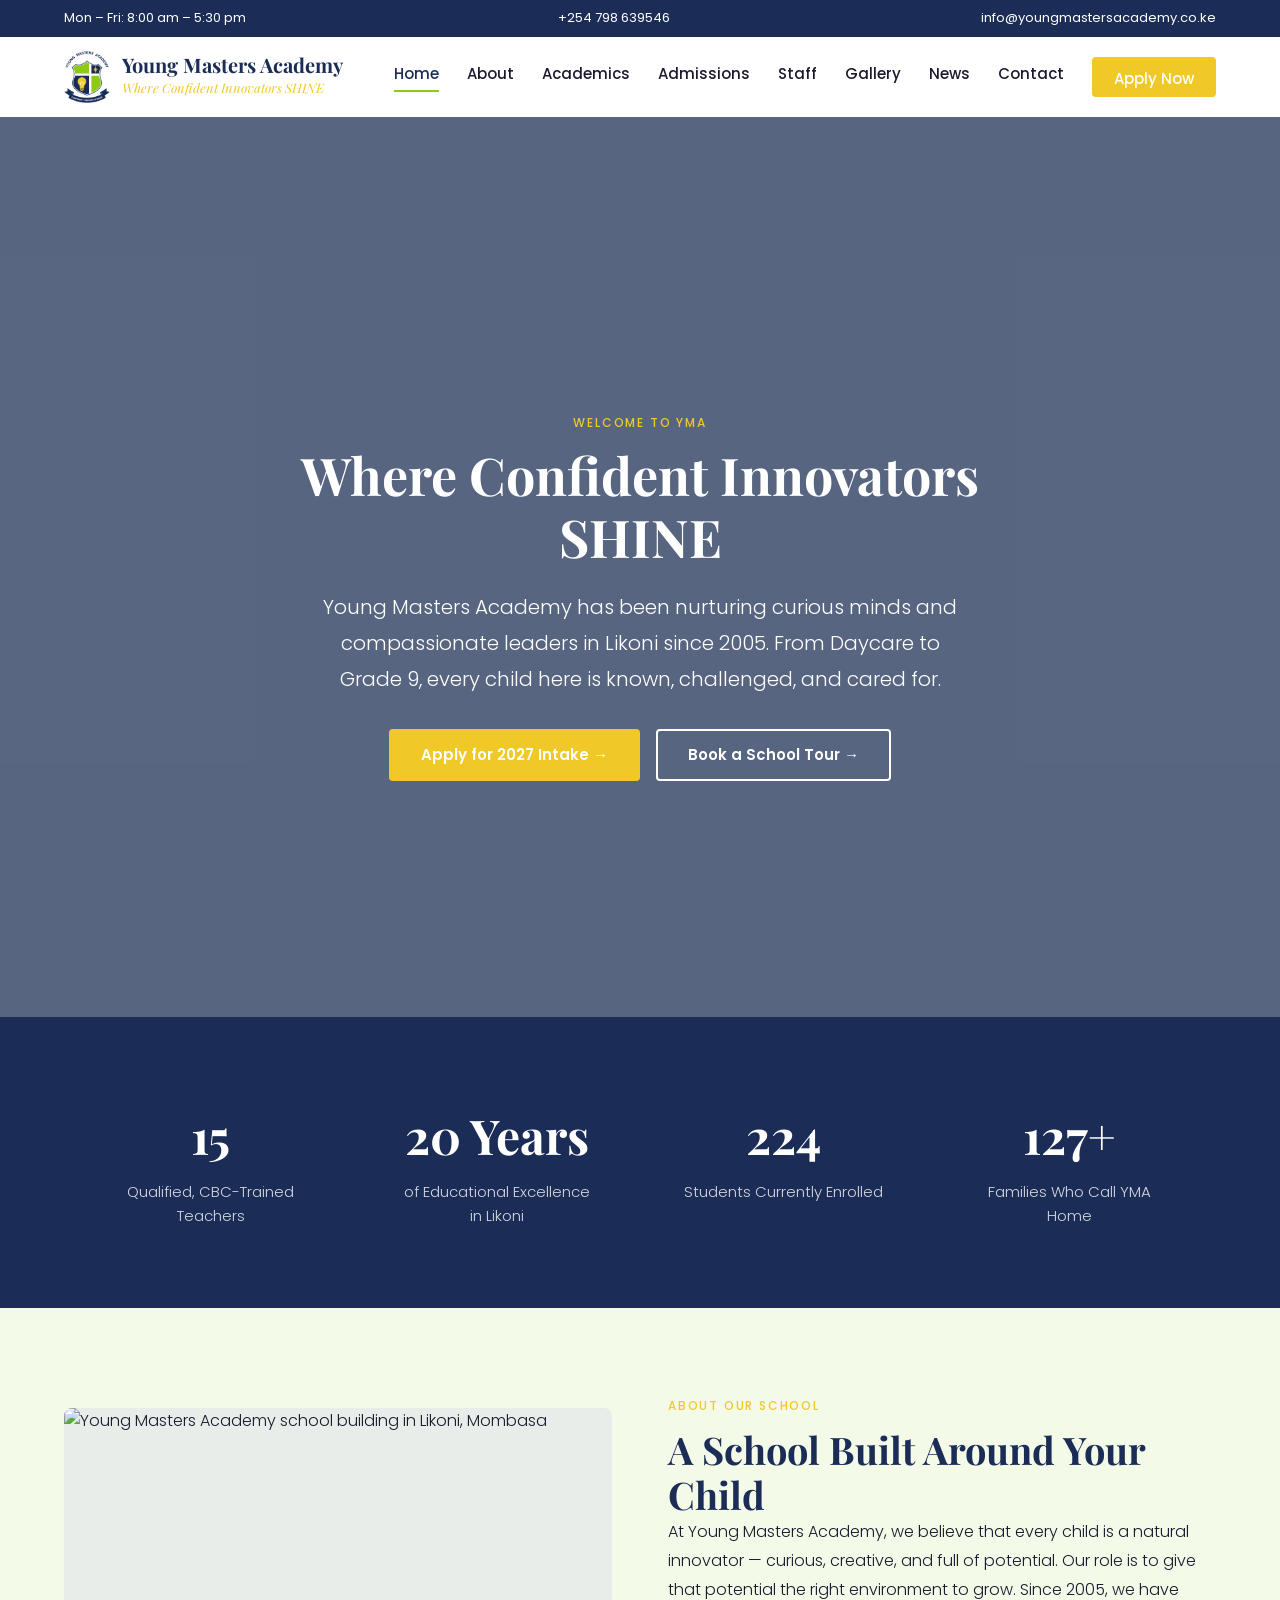
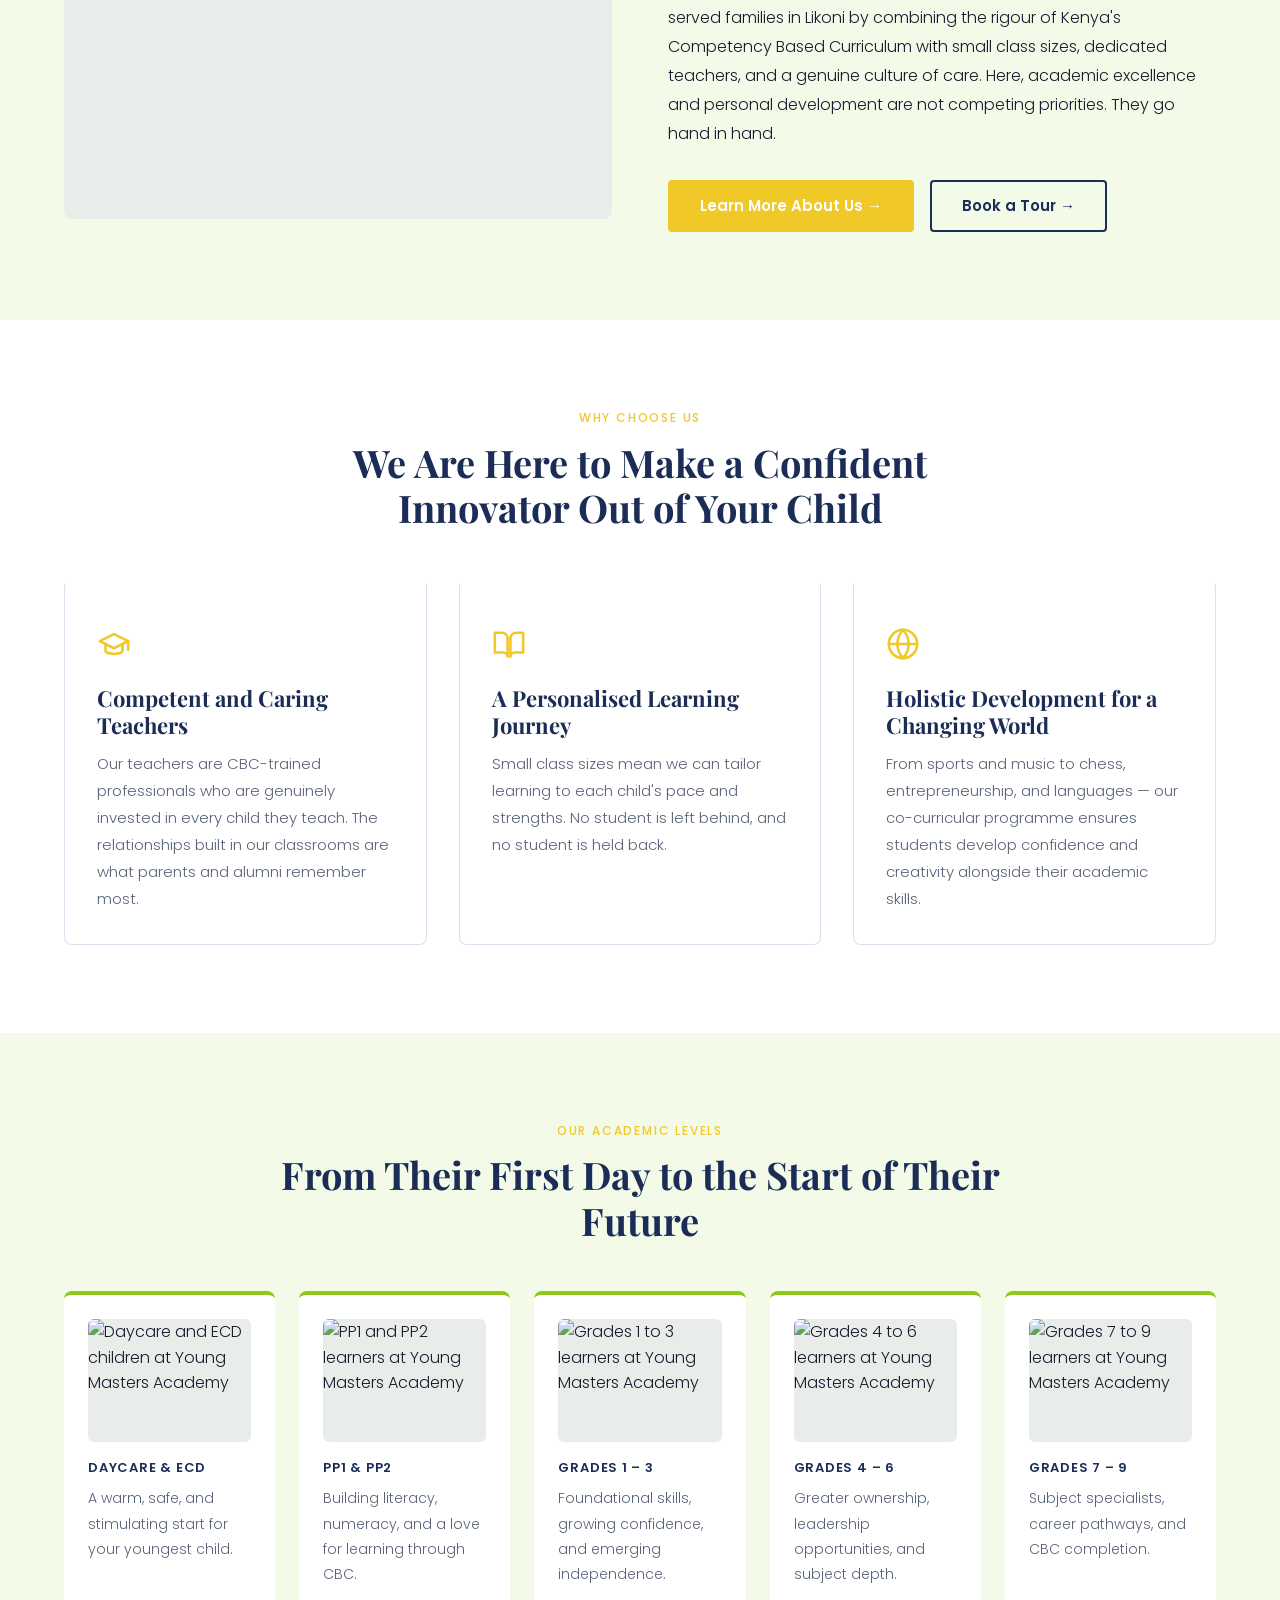
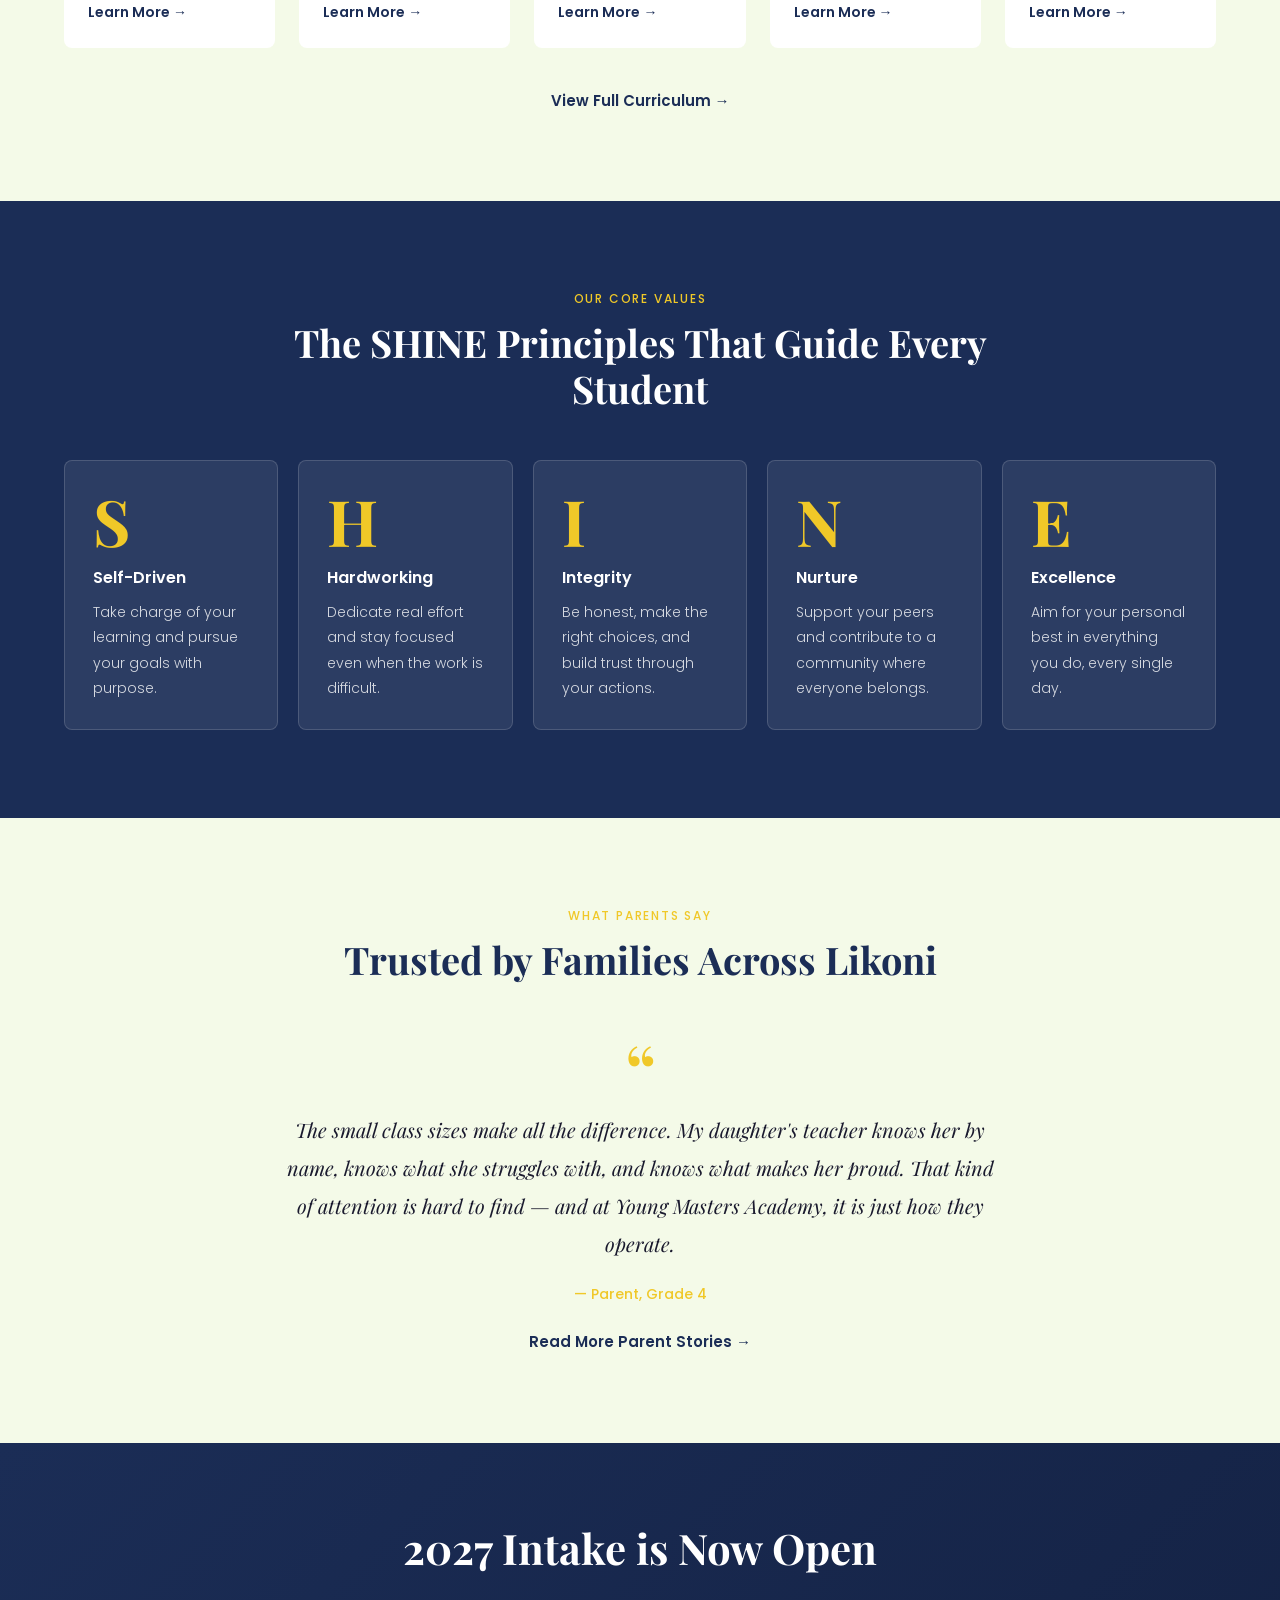
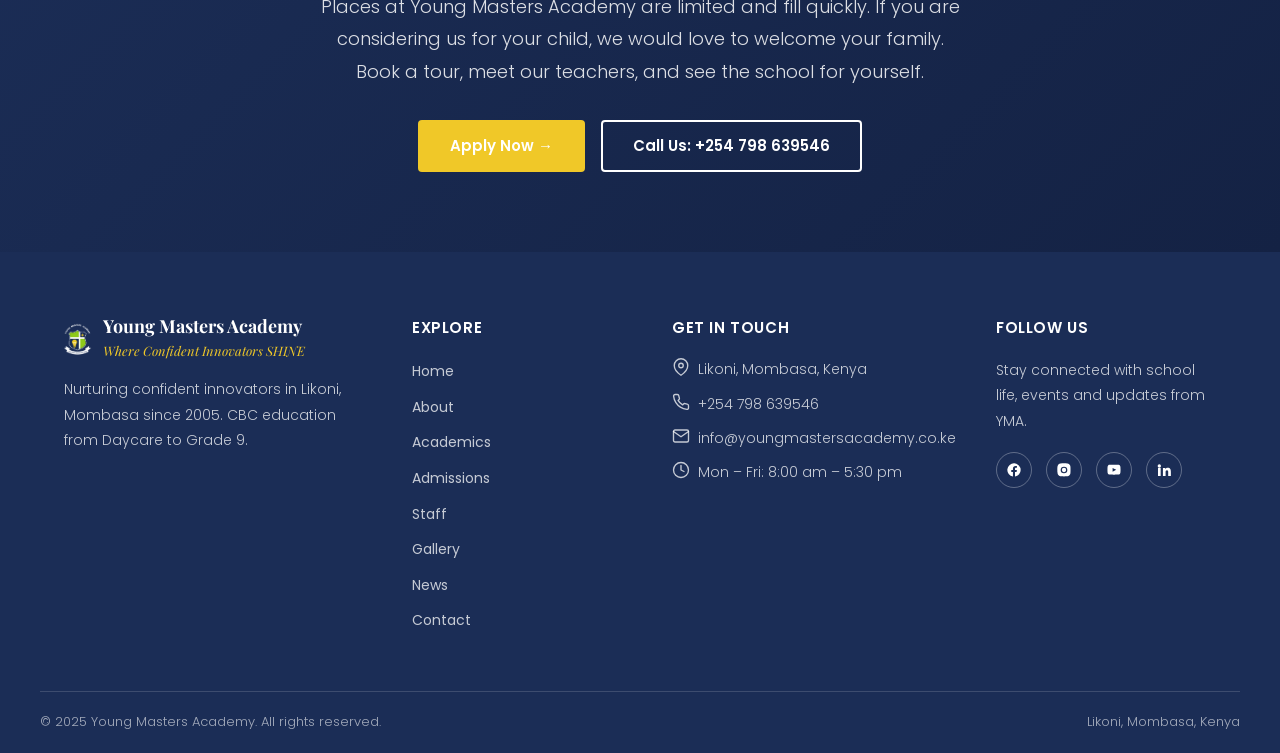
==== index.html @ 1c18335e "Add Open Graph meta tags for social link previews WhatsApp and other platforms showed no title, desc" ====
<!DOCTYPE html>
<!--
  YOUNG MASTERS ACADEMY WEBSITE
  Phase 1 of 3 — Awareness & Information
  Built: 2025

  PHASE ROADMAP:
  Phase 1 (current): Static informational site — 8 pages, Formspree forms
  Phase 2 (next):    WhatsApp API, M-Pesa payments, CMS for content updates
  Phase 3 (future):  Parent/student portal, CBC progress tracking, admin dashboard

  School: Young Masters Academy, Likoni, Mombasa, Kenya
  Contact: info@youngmastersacademy.co.ke | +254 798 639546
-->
<html lang="en">
<head>
<meta charset="UTF-8">
<meta name="viewport" content="width=device-width, initial-scale=1.0">
<title>Young Masters Academy — Where Confident Innovators SHINE | Likoni, Mombasa</title>
<meta name="description" content="Young Masters Academy is a private CBC school in Likoni, Mombasa, nurturing confident innovators from Daycare to Grade 9 since 2005.">

<meta property="og:title" content="Young Masters Academy — Where Confident Innovators SHINE">
<meta property="og:description" content="Young Masters Academy is a private school in Likoni, Mombasa, offering quality CBC education from Daycare through Grade 9. Nurturing confident innovators since 2005.">
<meta property="og:image" content="https://young-masters-academy-modern.vercel.app/assets/images/logo/logo-main.png">
<meta property="og:url" content="https://young-masters-academy-modern.vercel.app/">
<meta property="og:type" content="website">
<meta property="og:site_name" content="Young Masters Academy">

<link rel="preconnect" href="https://fonts.googleapis.com">
<link rel="preconnect" href="https://fonts.gstatic.com" crossorigin>
<link href="https://fonts.googleapis.com/css2?family=Playfair+Display:ital,wght@0,400;0,700;1,400&family=Poppins:wght@300;400;500;600&display=swap" rel="stylesheet">
<link rel="icon" type="image/x-icon" href="favicon.ico">
<link rel="icon" type="image/png" sizes="32x32" href="assets/images/logo/favicon-32.png">
<link rel="icon" type="image/png" sizes="16x16" href="assets/images/logo/favicon-16.png">
<link rel="icon" type="image/png" sizes="192x192" href="assets/images/logo/favicon-192.png">
<link rel="apple-touch-icon" sizes="180x180" href="apple-touch-icon.png">
<link rel="stylesheet" href="css/style.css">
</head>
<body>

<!-- ============ HEADER ============ -->
<header class="top-bar">
  <div class="container">
      <span>Mon – Fri: 8:00 am – 5:30 pm</span>
      <span class="top-bar-center"><a href="tel:+254798639546">+254 798 639546</a></span>
      <span><a href="mailto:info@youngmastersacademy.co.ke">info@youngmastersacademy.co.ke</a></span>
    </div>
</header>

<nav class="navbar" id="navbar">
    <div class="container nav-inner">
      <a href="index.html" class="brand">
        <img src="assets/images/logo/logo-main.png" alt="Young Masters Academy logo">
        <span class="brand-text">
          <h1>Young Masters Academy</h1>
          <span class="tagline-italic">Where Confident Innovators SHINE</span>
        </span>
      </a>

      <div class="nav-links">
        <a href="index.html">Home</a>
        <a href="about.html">About</a>
        <a href="academics.html">Academics</a>
        <a href="admissions.html">Admissions</a>
        <a href="staff.html">Staff</a>
        <a href="gallery.html">Gallery</a>
        <a href="news.html">News</a>
        <a href="contact.html">Contact</a>
        <a href="https://accounts.youngmastersacademy.sc.ke/guest/request" class="nav-cta">Apply Now</a>
      </div>

      <button class="hamburger" aria-label="Toggle menu" aria-expanded="false">
        <span></span><span></span><span></span>
      </button>
    </div>

    <div class="mobile-menu">
      <a href="index.html">Home</a>
      <a href="about.html">About</a>
      <a href="academics.html">Academics</a>
      <a href="admissions.html">Admissions</a>
      <a href="staff.html">Staff</a>
      <a href="gallery.html">Gallery</a>
      <a href="news.html">News</a>
      <a href="contact.html">Contact</a>
      <a href="https://accounts.youngmastersacademy.sc.ke/guest/request" class="nav-cta">Apply Now</a>
    </div>
</nav>

<main>

<!-- ============ SECTION 1: HERO ============ -->
<section class="hero hero-full img-fallback-outdoor" style="background-image: url('assets/images/hero/hero-home.jpg');">
  <div class="container">
    <div class="hero-content">
      <span class="section-label">Welcome to YMA</span>
      <h1>Where Confident Innovators SHINE</h1>
      <p class="hero-sub">Young Masters Academy has been nurturing curious minds and compassionate leaders in Likoni since 2005. From Daycare to Grade 9, every child here is known, challenged, and cared for.</p>
      <div class="hero-buttons">
        <a href="https://accounts.youngmastersacademy.sc.ke/guest/request" class="btn btn-primary">Apply for 2027 Intake →</a>
        <a href="contact.html" class="btn btn-outline-white">Book a School Tour →</a>
      </div>
    </div>
  </div>
</section>
<!-- PHASE 2: Replace static CTA with live intake status badge from CMS -->

<!-- ============ SECTION 2: STATS BAR ============ -->
<section class="stats-bar">
  <div class="container stats-grid">
    <div class="reveal">
      <div class="stat-number" data-count-to="15">0</div>
      <div class="stat-label">Qualified, CBC-Trained Teachers</div>
    </div>
    <div class="reveal">
      <div class="stat-number" data-count-to="20" data-suffix=" Years">0</div>
      <div class="stat-label">of Educational Excellence in Likoni</div>
    </div>
    <div class="reveal">
      <div class="stat-number" data-count-to="230">0</div>
      <div class="stat-label">Students Currently Enrolled</div>
    </div>
    <div class="reveal">
      <div class="stat-number" data-count-to="130" data-suffix="+">0</div>
      <div class="stat-label">Families Who Call YMA Home</div>
    </div>
  </div>
</section>

<!-- ============ SECTION 3: ABOUT INTRO ============ -->
<section class="section bg-off-white">
  <div class="container two-col">
    <div class="col-media reveal">
      <img src="assets/images/about/about-story.jpg" alt="Young Masters Academy school building in Likoni, Mombasa" class="img-fallback-outdoor">
    </div>
    <div class="col-text reveal">
      <span class="section-label">About Our School</span>
      <h2>A School Built Around Your Child</h2>
      <p class="body-text">At Young Masters Academy, we believe that every child is a natural innovator — curious, creative, and full of potential. Our role is to give that potential the right environment to grow. Since 2005, we have served families in Likoni by combining the rigour of Kenya's Competency Based Curriculum with small class sizes, dedicated teachers, and a genuine culture of care. Here, academic excellence and personal development are not competing priorities. They go hand in hand.</p>
      <div class="hero-buttons">
        <a href="about.html" class="btn btn-primary">Learn More About Us →</a>
        <a href="contact.html" class="btn btn-secondary-dark">Book a Tour →</a>
      </div>
    </div>
  </div>
</section>

<!-- ============ SECTION 4: WHY CHOOSE YMA — THREE PILLARS ============ -->
<section class="section bg-white">
  <div class="container">
    <div class="section-intro center reveal">
      <span class="section-label">Why Choose Us</span>
      <h2>We Are Here to Make a Confident Innovator Out of Your Child</h2>
    </div>
    <div class="grid-3">
      <div class="card reveal">
        <span class="card-icon" aria-hidden="true"><svg class="icon" viewBox="0 0 24 24" fill="none" stroke="currentColor" stroke-width="1.8" stroke-linecap="round" stroke-linejoin="round" aria-hidden="true"><path d="M22 10 12 5 2 10l10 5 10-5z"/><path d="M6 12v5c0 1.1 2.7 2 6 2s6-.9 6-2v-5"/><path d="M22 10v6"/></svg></span>
        <h3>Competent and Caring Teachers</h3>
        <p>Our teachers are CBC-trained professionals who are genuinely invested in every child they teach. The relationships built in our classrooms are what parents and alumni remember most.</p>
      </div>
      <div class="card reveal">
        <span class="card-icon" aria-hidden="true"><svg class="icon" viewBox="0 0 24 24" fill="none" stroke="currentColor" stroke-width="1.8" stroke-linecap="round" stroke-linejoin="round" aria-hidden="true"><path d="M2 4h5a4 4 0 0 1 4 4v13a3 3 0 0 0-3-3H2z"/><path d="M22 4h-5a4 4 0 0 0-4 4v13a3 3 0 0 1 3-3h6z"/></svg></span>
        <h3>A Personalised Learning Journey</h3>
        <p>Small class sizes mean we can tailor learning to each child's pace and strengths. No student is left behind, and no student is held back.</p>
      </div>
      <div class="card reveal">
        <span class="card-icon" aria-hidden="true"><svg class="icon" viewBox="0 0 24 24" fill="none" stroke="currentColor" stroke-width="1.8" stroke-linecap="round" stroke-linejoin="round" aria-hidden="true"><circle cx="12" cy="12" r="10"/><line x1="2" y1="12" x2="22" y2="12"/><path d="M12 2a15.3 15.3 0 0 1 4 10 15.3 15.3 0 0 1-4 10 15.3 15.3 0 0 1-4-10 15.3 15.3 0 0 1 4-10z"/></svg></span>
        <h3>Holistic Development for a Changing World</h3>
        <p>From sports and music to chess, entrepreneurship, and languages — our co-curricular programme ensures students develop confidence and creativity alongside their academic skills.</p>
      </div>
    </div>
  </div>
</section>

<!-- ============ SECTION 5: ACADEMIC LEVELS PREVIEW ============ -->
<section class="section bg-off-white">
  <div class="container">
    <div class="section-intro center reveal">
      <span class="section-label">Our Academic Levels</span>
      <h2>From Their First Day to the Start of Their Future</h2>
    </div>
    <div class="grid-5">
      <div class="level-card reveal">
        <img src="assets/images/classes/daycare.jpg" alt="Daycare and ECD children at Young Masters Academy" class="img-fallback-outdoor">
        <span class="level-label">Daycare &amp; ECD</span>
        <p>A warm, safe, and stimulating start for your youngest child.</p>
        <a href="academics.html#daycare" class="card-link">Learn More →</a>
      </div>
      <div class="level-card reveal">
        <img src="assets/images/classes/pre-primary.jpg" alt="PP1 and PP2 learners at Young Masters Academy" class="img-fallback-outdoor">
        <span class="level-label">PP1 &amp; PP2</span>
        <p>Building literacy, numeracy, and a love for learning through CBC.</p>
        <a href="academics.html#pre-primary" class="card-link">Learn More →</a>
      </div>
      <div class="level-card reveal">
        <img src="assets/images/classes/lower-primary.jpg" alt="Grades 1 to 3 learners at Young Masters Academy" class="img-fallback-outdoor">
        <span class="level-label">Grades 1 – 3</span>
        <p>Foundational skills, growing confidence, and emerging independence.</p>
        <a href="academics.html#lower-primary" class="card-link">Learn More →</a>
      </div>
      <div class="level-card reveal">
        <img src="assets/images/classes/upper-primary.jpg" alt="Grades 4 to 6 learners at Young Masters Academy" class="img-fallback-outdoor">
        <span class="level-label">Grades 4 – 6</span>
        <p>Greater ownership, leadership opportunities, and subject depth.</p>
        <a href="academics.html#upper-primary" class="card-link">Learn More →</a>
      </div>
      <div class="level-card reveal">
        <img src="assets/images/classes/junior-secondary.jpg" alt="Grades 7 to 9 learners at Young Masters Academy" class="img-fallback-outdoor">
        <span class="level-label">Grades 7 – 9</span>
        <p>Subject specialists, career pathways, and CBC completion.</p>
        <a href="academics.html#junior-secondary" class="card-link">Learn More →</a>
      </div>
    </div>
    <div class="center-text" style="margin-top: 40px;">
      <a href="academics.html" class="btn-text">View Full Curriculum →</a>
    </div>
  </div>
</section>

<!-- ============ SECTION 6: SHINE VALUES ============ -->
<section class="section bg-navy">
  <div class="container">
    <div class="section-intro center reveal">
      <span class="section-label">Our Core Values</span>
      <h2>The SHINE Principles That Guide Every Student</h2>
    </div>
    <div class="shine-grid">
      <div class="shine-card reveal">
        <div class="shine-letter">S</div>
        <div class="shine-name">Self-Driven</div>
        <p class="shine-desc">Take charge of your learning and pursue your goals with purpose.</p>
      </div>
      <div class="shine-card reveal">
        <div class="shine-letter">H</div>
        <div class="shine-name">Hardworking</div>
        <p class="shine-desc">Dedicate real effort and stay focused even when the work is difficult.</p>
      </div>
      <div class="shine-card reveal">
        <div class="shine-letter">I</div>
        <div class="shine-name">Integrity</div>
        <p class="shine-desc">Be honest, make the right choices, and build trust through your actions.</p>
      </div>
      <div class="shine-card reveal">
        <div class="shine-letter">N</div>
        <div class="shine-name">Nurture</div>
        <p class="shine-desc">Support your peers and contribute to a community where everyone belongs.</p>
      </div>
      <div class="shine-card reveal">
        <div class="shine-letter">E</div>
        <div class="shine-name">Excellence</div>
        <p class="shine-desc">Aim for your personal best in everything you do, every single day.</p>
      </div>
    </div>
  </div>
</section>

<!-- ============ SECTION 7: TESTIMONIAL ============ -->
<section class="section bg-off-white">
  <div class="container">
    <div class="section-intro center reveal">
      <span class="section-label">What Parents Say</span>
      <h2>Trusted by Families Across Likoni</h2>
    </div>
    <div class="testimonial-featured reveal">
      <span class="quote-mark" aria-hidden="true">&ldquo;</span>
      <p class="quote-text">The small class sizes make all the difference. My daughter's teacher knows her by name, knows what she struggles with, and knows what makes her proud. That kind of attention is hard to find — and at Young Masters Academy, it is just how they operate.</p>
      <span class="quote-attribution">— Parent, Grade 4</span>
      <div style="margin-top: 24px;">
        <a href="about.html#testimonials" class="btn-text">Read More Parent Stories →</a>
      </div>
    </div>
  </div>
</section>
<!-- PHASE 2: Replace static testimonials with CMS-managed rotating testimonials -->

<!-- ============ SECTION 8: HOMEPAGE CTA BANNER ============ -->
<section class="cta-banner">
  <div class="container">
    <h2 class="reveal">2027 Intake is Now Open</h2>
    <p class="reveal">Places at Young Masters Academy are limited and fill quickly. If you are considering us for your child, we would love to welcome your family. Book a tour, meet our teachers, and see the school for yourself.</p>
    <div class="hero-buttons reveal">
      <a href="https://accounts.youngmastersacademy.sc.ke/guest/request" class="btn btn-primary">Apply Now →</a>
      <a href="tel:+254798639546" class="btn btn-outline-white">Call Us: +254 798 639546</a>
    </div>
  </div>
</section>
<!-- PHASE 2: Update intake status dynamically from CMS -->

</main>

<!-- ============ FOOTER ============ -->
<footer class="footer">
  <div class="container footer-grid">
    <div class="footer-about">
      <a href="index.html" class="footer-brand">
        <img src="assets/images/logo/logo-white.png" alt="Young Masters Academy logo">
        <span class="footer-brand-text">
          <h2>Young Masters Academy</h2>
          <span class="tagline-italic">Where Confident Innovators SHINE</span>
        </span>
      </a>
      <p class="footer-blurb">Nurturing confident innovators in Likoni, Mombasa since 2005. CBC education from Daycare to Grade 9.</p>
    </div>

    <div class="footer-links-col">
      <h4>Explore</h4>
      <ul class="footer-links">
        <li><a href="index.html">Home</a></li>
        <li><a href="about.html">About</a></li>
        <li><a href="academics.html">Academics</a></li>
        <li><a href="admissions.html">Admissions</a></li>
        <li><a href="staff.html">Staff</a></li>
        <li><a href="gallery.html">Gallery</a></li>
        <li><a href="news.html">News</a></li>
        <li><a href="contact.html">Contact</a></li>
      </ul>
    </div>

    <div class="footer-contact-col">
      <h4>Get In Touch</h4>
      <ul class="footer-contact">
        <li><svg class="icon" viewBox="0 0 24 24" fill="none" stroke="currentColor" stroke-width="1.8" stroke-linecap="round" stroke-linejoin="round" aria-hidden="true"><path d="M21 10c0 7-9 13-9 13s-9-6-9-13a9 9 0 0 1 18 0z"/><circle cx="12" cy="10" r="3"/></svg> <span>Likoni, Mombasa, Kenya</span></li>
        <li><svg class="icon" viewBox="0 0 24 24" fill="none" stroke="currentColor" stroke-width="1.8" stroke-linecap="round" stroke-linejoin="round" aria-hidden="true"><path d="M22 16.92v3a2 2 0 0 1-2.18 2 19.79 19.79 0 0 1-8.63-3.07 19.5 19.5 0 0 1-6-6 19.79 19.79 0 0 1-3.07-8.67A2 2 0 0 1 4.11 2h3a2 2 0 0 1 2 1.72c.13.96.36 1.9.7 2.81a2 2 0 0 1-.45 2.11L8.09 9.91a16 16 0 0 0 6 6l1.27-1.27a2 2 0 0 1 2.11-.45c.91.34 1.85.57 2.81.7A2 2 0 0 1 22 16.92z"/></svg> <a href="tel:+254798639546">+254 798 639546</a></li>
        <li><svg class="icon" viewBox="0 0 24 24" fill="none" stroke="currentColor" stroke-width="1.8" stroke-linecap="round" stroke-linejoin="round" aria-hidden="true"><path d="M4 4h16a2 2 0 0 1 2 2v12a2 2 0 0 1-2 2H4a2 2 0 0 1-2-2V6a2 2 0 0 1 2-2z"/><polyline points="22,6 12,13 2,6"/></svg> <a href="mailto:info@youngmastersacademy.co.ke">info@youngmastersacademy.co.ke</a></li>
        <li><svg class="icon" viewBox="0 0 24 24" fill="none" stroke="currentColor" stroke-width="1.8" stroke-linecap="round" stroke-linejoin="round" aria-hidden="true"><circle cx="12" cy="12" r="10"/><polyline points="12,6 12,12 16,14"/></svg> <span>Mon – Fri: 8:00 am – 5:30 pm</span></li>
      </ul>
    </div>

    <div class="footer-connect">
      <h4>Follow Us</h4>
      <p>Stay connected with school life, events and updates from YMA.</p>
      <div class="social-row">
        <a href="https://www.facebook.com" aria-label="Young Masters Academy on Facebook">
          <svg viewBox="0 0 24 24"><path d="M22 12a10 10 0 1 0-11.6 9.9v-7H7.9V12h2.5V9.8c0-2.5 1.5-3.9 3.8-3.9 1.1 0 2.2.2 2.2.2v2.5h-1.3c-1.2 0-1.6.8-1.6 1.6V12h2.8l-.4 2.9h-2.4v7A10 10 0 0 0 22 12Z"/></svg>
        </a>
        <!-- UPDATE: Replace with actual YMA Facebook URL before going live -->
        <a href="https://www.instagram.com" aria-label="Young Masters Academy on Instagram">
          <svg viewBox="0 0 24 24"><path d="M12 2c2.7 0 3.1 0 4.1.1 1.1 0 1.8.2 2.4.5.6.2 1.1.6 1.6 1.1.5.5.8.9 1.1 1.6.3.6.5 1.3.5 2.4.1 1 .1 1.4.1 4.1s0 3.1-.1 4.1c0 1.1-.2 1.8-.5 2.4-.3.6-.6 1.1-1.1 1.6-.5.5-1 .8-1.6 1.1-.6.3-1.3.5-2.4.5-1 .1-1.4.1-4.1.1s-3.1 0-4.1-.1c-1.1 0-1.8-.2-2.4-.5-.6-.3-1.1-.6-1.6-1.1-.5-.5-.8-1-1.1-1.6-.3-.6-.5-1.3-.5-2.4C2 15.1 2 14.7 2 12s0-3.1.1-4.1c0-1.1.2-1.8.5-2.4.3-.7.6-1.1 1.1-1.6.5-.5.9-.8 1.6-1.1.6-.3 1.3-.5 2.4-.5C8.9 2 9.3 2 12 2Zm0 5a5 5 0 1 0 0 10 5 5 0 0 0 0-10Zm0 8.2a3.2 3.2 0 1 1 0-6.4 3.2 3.2 0 0 1 0 6.4Zm5.2-8.4a1.2 1.2 0 1 1-2.4 0 1.2 1.2 0 0 1 2.4 0Z"/></svg>
        </a>
        <!-- UPDATE: Replace with actual YMA Instagram URL before going live -->
        <a href="https://www.youtube.com" aria-label="Young Masters Academy on YouTube">
          <svg viewBox="0 0 24 24"><path d="M21.6 7.2s-.2-1.5-.8-2.1c-.8-.8-1.7-.8-2.1-.9C15.9 4 12 4 12 4h0s-3.9 0-6.7.2c-.4 0-1.3.1-2.1.9-.6.6-.8 2.1-.8 2.1S2.2 9 2.2 10.7v1.6c0 1.7.2 3.5.2 3.5s.2 1.5.8 2.1c.8.8 1.8.8 2.3.9C7.3 19 12 19 12 19s3.9 0 6.7-.2c.4 0 1.3-.1 2.1-.9.6-.6.8-2.1.8-2.1s.2-1.7.2-3.5v-1.6c0-1.7-.2-3.5-.2-3.5ZM9.9 14.6V8.9l5.4 2.8-5.4 2.9Z"/></svg>
        </a>
        <!-- UPDATE: Replace with actual YMA YouTube URL before going live -->
        <a href="https://www.linkedin.com" aria-label="Young Masters Academy on LinkedIn">
          <svg viewBox="0 0 24 24"><path d="M4.98 3.5a2.5 2.5 0 1 1 0 5 2.5 2.5 0 0 1 0-5ZM3 9h4v12H3V9Zm7 0h3.8v1.6h.1c.5-.9 1.8-1.9 3.7-1.9 4 0 4.7 2.6 4.7 6v6.3h-4v-5.6c0-1.3 0-3-1.8-3s-2.1 1.4-2.1 2.9V21h-4V9Z"/></svg>
        </a>
        <!-- UPDATE: Replace with actual YMA LinkedIn URL before going live -->
      </div>
    </div>
  </div>

  <div class="container footer-bottom">
    <span>© 2025 Young Masters Academy. All rights reserved.</span>
    <span>Likoni, Mombasa, Kenya</span>
  </div>
</footer>
<!-- PHASE 2: Replace social links with actual verified YMA social accounts -->

<script src="js/main.js"></script>
</body>
</html>
---- css/style.css ----
/* ============================================================
   YOUNG MASTERS ACADEMY — STYLESHEET
   Phase 1 of 3 — Awareness & Information
   ============================================================ */

/* ============================================================
   1. CSS CUSTOM PROPERTIES (variables)
   ============================================================ */
:root {
  --navy:        #1B2D56;
  --lime:        #8EC819;
  --gold:        #F0C828;
  --white:       #FFFFFF;
  --off-white:   #F4FAE8;
  --text-dark:   #1A1A2E;
  --text-mid:    #5A6478;
  --border:      #D8E0F0;
  --navy-hover:  #142244;
  --gold-hover:  #C8A010;
  --lime-hover:  #74A614;
  --whatsapp:    #25D366;

  --font-display: 'Playfair Display', serif;
  --font-body:    'Poppins', sans-serif;

  --img-fallback-outdoor: #E8EDE9;
  --img-fallback-portrait: #F0EDE8;
}

/* ============================================================
   2. RESET & BASE
   ============================================================ */
*, *::before, *::after { box-sizing: border-box; margin: 0; padding: 0; }

html { scroll-behavior: smooth; }

@media (prefers-reduced-motion: reduce) {
  html { scroll-behavior: auto; }
  *, *::before, *::after {
    animation-duration: 0.01ms !important;
    animation-iteration-count: 1 !important;
    transition-duration: 0.01ms !important;
    scroll-behavior: auto !important;
  }
}

body {
  font-family: var(--font-body);
  font-weight: 300;
  color: var(--text-dark);
  background: var(--white);
  line-height: 1.6;
  overflow-x: hidden;
}

img {
  max-width: 100%;
  display: block;
  height: auto;
}

a {
  text-decoration: none;
  color: inherit;
}

ul { list-style: none; }

button {
  font-family: var(--font-body);
  cursor: pointer;
  border: none;
  background: none;
}

input, textarea {
  font-family: var(--font-body);
}

a:focus-visible,
button:focus-visible,
input:focus-visible,
textarea:focus-visible,
[tabindex]:focus-visible {
  outline: 3px solid var(--gold);
  outline-offset: 2px;
}

/* Image fallback backgrounds */
.img-fallback-outdoor { background-color: var(--img-fallback-outdoor); }
.img-fallback-portrait { background-color: var(--img-fallback-portrait); }

/* ============================================================
   3. TYPOGRAPHY
   ============================================================ */
h1, h2, h3 {
  font-family: var(--font-display);
  color: var(--navy);
  line-height: 1.2;
  font-weight: 700;
}

h1 { font-size: 52px; }
h2 { font-size: 38px; }
h3 { font-size: 22px; }

p { line-height: 1.8; }

.tagline-italic {
  font-family: var(--font-display);
  font-style: italic;
}

.section-label {
  display: block;
  font-family: var(--font-body);
  font-weight: 500;
  font-size: 12px;
  letter-spacing: 0.15em;
  color: var(--gold);
  text-transform: uppercase;
  margin-bottom: 12px;
}

.section-intro { margin-bottom: 48px; }
.section-intro.center { text-align: center; max-width: 720px; margin-left: auto; margin-right: auto; }

.body-text {
  font-weight: 300;
  color: var(--text-dark);
  font-size: 16px;
  line-height: 1.8;
}

/* ============================================================
   4. LAYOUT UTILITIES
   ============================================================ */
.container {
  width: 100%;
  max-width: 1200px;
  margin: 0 auto;
  padding: 0 24px;
}

.section { padding: 88px 0; }
.section-tight { padding: 60px 0; }

.bg-white { background: var(--white); }
.bg-off-white { background: var(--off-white); }
.bg-navy { background: var(--navy); color: var(--white); }
.bg-navy h2, .bg-navy h3 { color: var(--white); }

.two-col {
  display: grid;
  grid-template-columns: 1fr 1fr;
  gap: 56px;
  align-items: center;
}

.two-col.reverse .col-media { order: 2; }
.two-col.reverse .col-text { order: 1; }

.col-media img,
.col-media .media-box {
  border-radius: 8px;
  width: 100%;
  aspect-ratio: 4 / 3;
  object-fit: cover;
}

.center-text { text-align: center; }

.grid-3 { display: grid; grid-template-columns: repeat(3, 1fr); gap: 32px; }
.grid-4 { display: grid; grid-template-columns: repeat(4, 1fr); gap: 24px; }
.grid-5 { display: grid; grid-template-columns: repeat(5, 1fr); gap: 24px; }

.flex-row { display: flex; flex-wrap: wrap; gap: 24px; }

/* Breadcrumb */
.breadcrumb {
  font-family: var(--font-body);
  font-size: 14px;
  color: var(--white);
  margin-bottom: 16px;
}
.breadcrumb a { opacity: 0.85; }
.breadcrumb a:hover { opacity: 1; text-decoration: underline; }
.breadcrumb span { opacity: 0.6; margin: 0 6px; }

/* Reveal-on-scroll */
.reveal {
  opacity: 0;
  transform: translateY(24px);
  transition: opacity 0.7s ease, transform 0.7s ease;
}
.reveal.visible {
  opacity: 1;
  transform: translateY(0);
}

/* ============================================================
   5. NAVBAR
   ============================================================ */
.top-bar {
  background: var(--navy);
  color: var(--white);
  font-size: 13px;
  font-weight: 400;
}
.top-bar .container {
  display: flex;
  justify-content: space-between;
  align-items: center;
  padding-top: 8px;
  padding-bottom: 8px;
  gap: 16px;
}
.top-bar a { color: var(--white); }
.top-bar a:hover { color: var(--gold); }
.top-bar-center { flex: 1; text-align: center; }

.navbar {
  background: var(--white);
  position: sticky;
  top: 0;
  z-index: 200;
  transition: box-shadow 0.25s ease, background-color 0.25s ease;
}
.navbar.scrolled {
  background-color: rgba(255,255,255,0.97);
  box-shadow: 0 2px 12px rgba(27,45,86,0.12);
}

.nav-inner {
  display: flex;
  align-items: center;
  justify-content: space-between;
  padding-top: 14px;
  padding-bottom: 14px;
}

.brand {
  display: flex;
  align-items: center;
  gap: 12px;
}
.brand img { height: 52px; width: auto; }
.brand-text h1 {
  font-size: 20px;
  color: var(--navy);
  line-height: 1.1;
}
.brand-text .tagline-italic {
  display: block;
  font-size: 13px;
  color: var(--gold);
  margin-top: 2px;
}

.nav-links {
  display: flex;
  align-items: center;
  gap: 28px;
}
.nav-links a {
  font-weight: 500;
  font-size: 15px;
  color: var(--text-dark);
  padding-bottom: 4px;
  border-bottom: 2px solid transparent;
  transition: color 0.2s ease, border-color 0.2s ease;
}
.nav-links a:hover { color: var(--navy); }
.nav-links a.active {
  color: var(--navy);
  border-bottom-color: var(--lime);
}

.nav-cta {
  background: var(--gold);
  color: var(--white) !important;
  font-weight: 600;
  padding: 10px 22px;
  border-radius: 4px;
  white-space: nowrap;
  transition: background-color 0.2s ease;
}
.nav-cta:hover { background: var(--gold-hover); }

.hamburger {
  display: none;
  flex-direction: column;
  gap: 5px;
  width: 32px;
  height: 32px;
  align-items: center;
  justify-content: center;
}
.hamburger span {
  display: block;
  width: 24px;
  height: 2px;
  background: var(--navy);
  transition: transform 0.25s ease, opacity 0.25s ease;
}
.hamburger.open span:nth-child(1) { transform: translateY(7px) rotate(45deg); }
.hamburger.open span:nth-child(2) { opacity: 0; }
.hamburger.open span:nth-child(3) { transform: translateY(-7px) rotate(-45deg); }

.mobile-menu {
  display: none;
  flex-direction: column;
  background: var(--white);
  border-top: 1px solid var(--border);
  overflow: hidden;
  max-height: 0;
  transition: max-height 0.3s ease;
}
.mobile-menu.open { max-height: 640px; }
.mobile-menu a {
  padding: 14px 24px;
  font-weight: 500;
  font-size: 15px;
  color: var(--text-dark);
  border-bottom: 1px solid var(--border);
}
.mobile-menu a.active { color: var(--navy); background: var(--off-white); }
.mobile-menu .nav-cta {
  margin: 16px 24px;
  text-align: center;
}

/* ============================================================
   6. HERO SECTIONS
   ============================================================ */
.hero {
  position: relative;
  background-color: var(--img-fallback-outdoor);
  background-size: cover;
  background-position: center;
  display: flex;
  align-items: center;
  color: var(--white);
}
.hero::before {
  content: "";
  position: absolute;
  inset: 0;
  background: rgba(27, 45, 86, 0.70);
}
.hero .container {
  position: relative;
  z-index: 1;
}

.hero-full { min-height: 100vh; padding: 140px 0 80px; }
.hero-inner { min-height: 380px; padding: 60px 0; }

.hero-content { max-width: 720px; }
.hero h1 { color: var(--white); font-size: 52px; }
.hero-full .hero-content { margin: 0 auto; text-align: center; }
.hero-sub {
  font-weight: 300;
  font-size: 20px;
  color: var(--white);
  margin-top: 20px;
  max-width: 640px;
}
.hero-full .hero-sub { margin-left: auto; margin-right: auto; }

.hero-buttons {
  display: flex;
  gap: 16px;
  margin-top: 32px;
  flex-wrap: wrap;
}
.hero-full .hero-buttons { justify-content: center; }

/* ============================================================
   7. SECTION LABELS (gold uppercase above headings)
   ============================================================ */
/* see .section-label in Typography */

/* ============================================================
   8. STATS BAR
   ============================================================ */
.stats-bar {
  background: var(--navy);
  padding: 80px 0;
}
.stats-grid {
  display: flex;
  justify-content: space-evenly;
  flex-wrap: wrap;
  gap: 40px;
  text-align: center;
}
.stat-number {
  font-family: var(--font-display);
  color: var(--white);
  font-size: 48px;
  font-weight: 700;
}
.stat-label {
  font-size: 15px;
  color: rgba(255,255,255,0.8);
  margin-top: 6px;
  max-width: 200px;
}

/* ============================================================
   9. CARDS (staff, class level, activity, news)
   ============================================================ */
.card {
  background: var(--white);
  border: 1px solid var(--border);
  border-radius: 8px;
  padding: 32px;
  border-top: 4px solid transparent;
  transition: border-color 0.25s ease, transform 0.25s ease;
}
.card:hover {
  border-top-color: var(--gold);
  transform: translateY(-3px);
}
.card .card-icon { color: var(--gold); font-size: 34px; margin-bottom: 16px; display: block; }
.card h3 { margin-bottom: 12px; }
.card p { font-size: 15px; color: var(--text-mid); }

/* Icon system: inline SVGs replace emoji throughout the site */
.icon {
  width: 18px;
  height: 18px;
  flex-shrink: 0;
  vertical-align: middle;
  color: currentColor;
}
.card-icon .icon,
.activity-card .card-icon .icon {
  width: 1em;
  height: 1em;
}

/* Academic level preview card */
.level-card {
  background: var(--white);
  border-radius: 8px;
  border-top: 4px solid var(--lime);
  padding: 24px;
  display: flex;
  flex-direction: column;
}
.level-card img {
  border-radius: 6px;
  aspect-ratio: 4/3;
  object-fit: cover;
  margin-bottom: 16px;
}
.level-card .level-label {
  font-family: var(--font-body);
  font-weight: 600;
  font-size: 13px;
  letter-spacing: 0.06em;
  color: var(--navy);
  text-transform: uppercase;
  margin-bottom: 8px;
}
.level-card p { font-size: 14px; color: var(--text-mid); flex: 1; }
.level-card .card-link {
  margin-top: 14px;
  font-weight: 600;
  font-size: 14px;
  color: var(--navy);
}
.level-card .card-link:hover { text-decoration: underline; }

/* Staff card */
.staff-card {
  background: var(--white);
  border-radius: 8px;
  padding: 20px;
  text-align: center;
  box-shadow: 0 2px 8px rgba(0,0,0,0.07);
}
.staff-photo {
  width: 100px;
  height: 100px;
  border-radius: 50%;
  object-fit: cover;
  border: 3px solid var(--border);
  margin: 0 auto 16px;
  background-color: var(--img-fallback-portrait);
}
.staff-card.director .staff-photo {
  width: 120px;
  height: 120px;
  border-color: var(--gold);
}
.staff-name { font-weight: 600; color: var(--navy); font-size: 15px; }
.staff-role { font-weight: 400; color: var(--text-mid); font-size: 13px; margin-top: 4px; }

.staff-photo.initials {
  display: flex;
  align-items: center;
  justify-content: center;
  background: var(--gold);
  color: var(--white);
  font-weight: 600;
  font-size: 24px;
}

/* Activity card */
.activity-card {
  background: rgba(255,255,255,0.08);
  border-radius: 8px;
  padding: 24px;
  flex: 1 1 220px;
}
.activity-card .card-icon { color: var(--gold); font-size: 36px; margin-bottom: 14px; }
.activity-card h3 { color: var(--white); font-size: 16px; font-weight: 600; font-family: var(--font-body); }
.activity-card p { color: rgba(255,255,255,0.8); font-size: 14px; margin-top: 8px; }

/* News card */
.news-card {
  background: var(--white);
  border: 1px solid var(--border);
  border-radius: 8px;
  overflow: hidden;
  display: flex;
  flex-direction: column;
}
.news-card img { aspect-ratio: 16/10; object-fit: cover; background-color: var(--img-fallback-outdoor); }
.news-card-body { padding: 22px; display: flex; flex-direction: column; flex: 1; }
.tag-badge {
  display: inline-block;
  background: var(--gold);
  color: var(--white);
  font-weight: 500;
  font-size: 12px;
  letter-spacing: 0.04em;
  text-transform: uppercase;
  padding: 4px 10px;
  border-radius: 4px;
  margin-bottom: 12px;
  align-self: flex-start;
}
.news-card h3 { font-size: 19px; margin-bottom: 10px; }
.news-card p { font-size: 14px; color: var(--text-mid); flex: 1; }
.news-date { font-size: 13px; color: var(--text-mid); margin-top: 14px; }
.news-link { font-weight: 600; color: var(--navy); font-size: 14px; margin-top: 10px; display: inline-block; }
.news-link:hover { text-decoration: underline; }

.featured-post {
  background: var(--off-white);
  border-radius: 8px;
  display: grid;
  grid-template-columns: 1fr 1fr;
  overflow: hidden;
  margin-bottom: 48px;
}
.featured-post img { width: 100%; height: 100%; object-fit: cover; background-color: var(--img-fallback-outdoor); }
.featured-post-body { padding: 40px; display: flex; flex-direction: column; justify-content: center; }
.featured-post-body h2 { font-size: 28px; margin-bottom: 14px; }
.featured-post-body p { color: var(--text-mid); font-size: 15px; }

/* ============================================================
   10. SHINE VALUES CARDS
   ============================================================ */
.shine-grid {
  display: flex;
  gap: 20px;
  flex-wrap: wrap;
}
.shine-card {
  background: rgba(255,255,255,0.08);
  border-radius: 8px;
  padding: 28px;
  border: 1px solid rgba(255,255,255,0.15);
  flex: 1 1 180px;
  transition: background-color 0.25s ease;
}
.shine-card:hover { background: rgba(240, 200, 40, 0.2); }
.shine-letter {
  font-family: var(--font-display);
  color: var(--gold);
  font-size: 64px;
  font-weight: 700;
  line-height: 1;
}
.shine-name {
  font-weight: 600;
  color: var(--white);
  font-size: 16px;
  margin-top: 12px;
}
.shine-desc {
  font-weight: 300;
  color: rgba(255,255,255,0.8);
  font-size: 14px;
  margin-top: 10px;
}

/* ============================================================
   11. BUTTONS
   ============================================================ */
.btn {
  display: inline-block;
  font-family: var(--font-body);
  font-weight: 600;
  font-size: 15px;
  padding: 14px 32px;
  border-radius: 4px;
  transition: background-color 0.2s ease, color 0.2s ease, border-color 0.2s ease;
  text-align: center;
}
.btn-primary {
  background: var(--gold);
  color: var(--white);
}
.btn-primary:hover { background: var(--gold-hover); }

.btn-secondary-dark {
  border: 2px solid var(--navy);
  color: var(--navy);
  padding: 12px 30px;
}
.btn-secondary-dark:hover { background: var(--navy); color: var(--white); }

.btn-outline-white {
  border: 2px solid var(--white);
  color: var(--white);
  padding: 12px 30px;
}
.btn-outline-white:hover { background: var(--white); color: var(--navy); }

.btn-text {
  font-weight: 600;
  color: var(--navy);
  font-size: 15px;
}
.btn-text:hover { text-decoration: underline; }

/* ============================================================
   12. FORMS
   ============================================================ */
.form-group { margin-bottom: 20px; }
.form-group label {
  display: block;
  font-weight: 500;
  font-size: 14px;
  color: var(--text-dark);
  margin-bottom: 6px;
}
.form-group .field-note {
  display: block;
  font-weight: 300;
  font-size: 12px;
  color: var(--text-mid);
  margin-top: 4px;
}
.form-group input,
.form-group textarea {
  width: 100%;
  font-weight: 400;
  font-size: 15px;
  border: 1px solid var(--border);
  border-radius: 4px;
  padding: 12px;
  color: var(--text-dark);
  background: var(--white);
  transition: border-color 0.2s ease;
}
.form-group input:focus,
.form-group textarea:focus {
  border-color: var(--navy);
  outline: none;
}
.form-submit {
  width: 100%;
  background: var(--gold);
  color: var(--white);
  font-weight: 600;
  padding: 14px;
  border-radius: 4px;
  font-size: 15px;
  transition: background-color 0.2s ease;
}
.form-submit:hover { background: var(--gold-hover); }

.form-success {
  display: none;
  background: #E8F5EE;
  border-left: 4px solid var(--navy);
  padding: 16px;
  margin-top: 20px;
  font-size: 14px;
  color: var(--text-dark);
}
.form-success.visible { display: block; }

.inline-form {
  display: flex;
  gap: 12px;
  max-width: 480px;
  margin: 28px auto 0;
  flex-wrap: wrap;
}
.inline-form input {
  flex: 1 1 220px;
  min-width: 0;
  padding: 12px 14px;
  border-radius: 4px;
  border: 1px solid var(--border);
  font-size: 15px;
}
.inline-form button {
  background: var(--gold);
  color: var(--white);
  font-weight: 600;
  padding: 12px 24px;
  border-radius: 4px;
  transition: background-color 0.2s ease;
}
.inline-form button:hover { background: var(--gold-hover); }

/* ============================================================
   13. GALLERY GRID
   ============================================================ */
.filter-tabs {
  display: flex;
  gap: 12px;
  flex-wrap: wrap;
  margin-bottom: 40px;
}
.filter-tab {
  font-weight: 500;
  font-size: 14px;
  padding: 8px 18px;
  border-radius: 20px;
  border: 1px solid var(--border);
  color: var(--text-dark);
  transition: background-color 0.2s ease, color 0.2s ease, border-color 0.2s ease;
}
.filter-tab.active,
.filter-tab:hover {
  background: var(--gold);
  color: var(--white);
  border-color: var(--gold);
}

.gallery-grid {
  display: grid;
  grid-template-columns: repeat(4, 1fr);
  gap: 20px;
}
.gallery-item {
  position: relative;
  border-radius: 8px;
  overflow: hidden;
  aspect-ratio: 1 / 1;
  background-color: var(--img-fallback-outdoor);
}
.gallery-item img {
  width: 100%;
  height: 100%;
  object-fit: cover;
  transition: transform 0.3s ease;
}
.gallery-item::after {
  content: "";
  position: absolute;
  inset: 0;
  background: rgba(27,45,86,0.4);
  opacity: 0;
  transition: opacity 0.3s ease;
}
.gallery-item:hover img { transform: scale(1.03); }
.gallery-item:hover::after { opacity: 1; }
.gallery-item.hidden { display: none; }

/* ============================================================
   14. TESTIMONIALS
   ============================================================ */
.testimonial-featured { max-width: 720px; margin: 0 auto; text-align: center; }
.quote-mark {
  color: var(--gold);
  font-family: var(--font-display);
  font-size: 80px;
  line-height: 1;
  display: block;
}
.testimonial-featured .quote-text {
  font-family: var(--font-display);
  font-style: italic;
  color: var(--text-dark);
  font-size: 20px;
  line-height: 1.9;
}
.testimonial-featured .quote-attribution {
  font-weight: 500;
  color: var(--gold);
  font-size: 14px;
  margin-top: 20px;
  display: block;
}

.testimonial-card {
  background: var(--white);
  border-radius: 8px;
  padding: 32px;
  border: 1px solid var(--border);
}
.testimonial-card .quote-mark { font-size: 48px; margin-bottom: 12px; }
.testimonial-card p { font-weight: 300; font-size: 16px; line-height: 1.8; color: var(--text-dark); }
.testimonial-card .quote-attribution {
  font-weight: 600;
  color: var(--navy);
  font-size: 14px;
  margin-top: 18px;
  display: block;
}

/* ============================================================
   15. CTA BANNER
   ============================================================ */
.cta-banner {
  background: linear-gradient(135deg, #1B2D56 0%, #142244 100%);
  padding: 80px 0;
  text-align: center;
  color: var(--white);
}
.cta-banner h2 { color: var(--white); font-size: 42px; }
.cta-banner p {
  color: rgba(255,255,255,0.85);
  font-weight: 300;
  font-size: 18px;
  max-width: 640px;
  margin: 18px auto 0;
}
.cta-banner .hero-buttons { justify-content: center; margin-top: 32px; }

/* ============================================================
   16. FOOTER
   ============================================================ */
.footer {
  background: var(--navy);
  color: var(--white);
  padding-top: 64px;
}
.footer-grid {
  display: grid;
  grid-template-columns: 1.4fr 1fr 1fr 1fr;
  gap: 40px;
  padding-bottom: 48px;
}
.footer-brand { display: flex; align-items: center; gap: 10px; margin-bottom: 14px; }
.footer-brand img { height: 44px; }
.footer-brand-text h2 { font-size: 18px; color: var(--white); font-family: var(--font-display); }
.footer-brand-text .tagline-italic { color: var(--gold); font-size: 13px; }
.footer-blurb { font-weight: 300; font-size: 14px; color: rgba(255,255,255,0.75); margin-top: 14px; }

.footer h4 {
  font-family: var(--font-body);
  font-weight: 600;
  font-size: 15px;
  color: var(--white);
  margin-bottom: 18px;
  text-transform: uppercase;
  letter-spacing: 0.04em;
}
.footer-links li { margin-bottom: 10px; }
.footer-links a { font-weight: 400; font-size: 14px; color: rgba(255,255,255,0.75); transition: color 0.2s ease; }
.footer-links a:hover { color: var(--gold); }

.footer-contact li { font-size: 14px; color: rgba(255,255,255,0.75); margin-bottom: 12px; display: flex; gap: 8px; }
.footer-contact a { color: rgba(255,255,255,0.75); }
.footer-contact a:hover { color: var(--gold); }

.footer-connect p { font-size: 14px; color: rgba(255,255,255,0.75); margin-bottom: 18px; }
.social-row { display: flex; gap: 14px; }
.social-row a {
  width: 36px;
  height: 36px;
  border-radius: 50%;
  border: 1px solid rgba(255,255,255,0.3);
  display: flex;
  align-items: center;
  justify-content: center;
  color: var(--white);
  transition: color 0.2s ease, border-color 0.2s ease;
}
.social-row a:hover { color: var(--gold); border-color: var(--gold); }
.social-row svg { width: 16px; height: 16px; fill: currentColor; }

.footer-bottom {
  border-top: 1px solid rgba(255,255,255,0.15);
  padding: 20px 0;
  display: flex;
  justify-content: space-between;
  flex-wrap: wrap;
  gap: 8px;
  font-size: 13px;
  color: rgba(255,255,255,0.6);
}

/* ============================================================
   17. PAGE-SPECIFIC OVERRIDES
   ============================================================ */

/* Intake badge (admissions) */
.intake-badge {
  background: var(--gold);
  border-radius: 8px;
  padding: 28px 32px;
  text-align: center;
  max-width: 340px;
  margin: 0 auto;
}
.intake-badge .intake-label {
  font-weight: 500;
  font-size: 13px;
  color: var(--white);
  text-transform: uppercase;
  letter-spacing: 0.08em;
}
.intake-badge .intake-status {
  font-family: var(--font-display);
  color: var(--white);
  font-size: 28px;
  margin-top: 10px;
}
.intake-badge .intake-sub {
  font-weight: 300;
  font-size: 14px;
  color: var(--white);
  margin-top: 8px;
}

/* Admissions steps timeline */
.steps-timeline {
  display: grid;
  grid-template-columns: repeat(4, 1fr);
  gap: 28px;
}
.step {
  text-align: left;
}
.step-number {
  width: 56px;
  height: 56px;
  border-radius: 50%;
  background: var(--gold);
  color: var(--white);
  font-family: var(--font-display);
  font-size: 26px;
  display: flex;
  align-items: center;
  justify-content: center;
  margin-bottom: 18px;
}
.step h3 { font-family: var(--font-body); font-weight: 600; color: var(--navy); font-size: 18px; }
.step p { font-weight: 300; font-size: 15px; margin-top: 10px; color: var(--text-dark); }
.step .btn-text { margin-top: 12px; display: inline-block; }

/* Checklist */
.checklist { max-width: 640px; }
.checklist li {
  display: flex;
  align-items: flex-start;
  gap: 12px;
  font-weight: 400;
  font-size: 15px;
  padding: 10px 0;
  border-bottom: 1px solid var(--border);
}
.checklist li:last-child { border-bottom: none; }
.checklist .check-icon { color: var(--gold); font-weight: 700; flex-shrink: 0; }
.checklist-note { margin-top: 20px; font-style: italic; color: var(--text-mid); font-size: 14px; }

/* Contact page */
.contact-details-list { margin-top: 24px; }
.contact-details-list li {
  display: flex;
  align-items: center;
  gap: 12px;
  font-size: 15px;
  padding: 10px 0;
}
.contact-whatsapp {
  font-weight: 600;
  color: var(--whatsapp);
  font-size: 15px;
  display: inline-flex;
  align-items: center;
  gap: 10px;
  margin-top: 8px;
}
.tours-box {
  background: var(--off-white);
  border-radius: 8px;
  padding: 20px;
  margin-top: 24px;
}
.tours-box h4 { font-weight: 600; color: var(--navy); font-size: 15px; margin-bottom: 8px; font-family: var(--font-body); }
.tours-box p { font-weight: 300; font-size: 14px; }

.map-frame {
  width: 100%;
  height: 400px;
  border-radius: 8px;
  border: none;
}

/* Academic level detail rows */
.level-detail {
  padding: 72px 0;
}
.level-badge {
  display: inline-block;
  background: var(--gold);
  color: var(--white);
  font-size: 13px;
  font-weight: 600;
  letter-spacing: 0.04em;
  text-transform: uppercase;
  padding: 6px 14px;
  border-radius: 4px;
  margin-bottom: 14px;
}
.level-age { color: var(--text-mid); font-size: 14px; font-weight: 500; margin-bottom: 10px; }
.level-detail h3 { font-size: 26px; margin-bottom: 14px; }

/* Vision/Mission/Purpose card labels */
.belief-card .belief-label {
  display: block;
  font-weight: 500;
  font-size: 12px;
  letter-spacing: 0.1em;
  color: var(--gold);
  text-transform: uppercase;
  margin-bottom: 14px;
}
.belief-card p {
  font-family: var(--font-display);
  font-style: italic;
  color: var(--text-dark);
  font-size: 18px;
  line-height: 1.7;
}

/* ============================================================
   17b. NAVBAR COLLAPSE (max-width: 1100px)
   The full nav (logo + 8 links + Apply Now) needs ~1100px to fit on
   one line without wrapping, so the hamburger threshold is wider
   than the general tablet breakpoint below.
   ============================================================ */
@media (max-width: 1100px) {
  .nav-links { display: none; }
  .hamburger { display: flex; }
  .mobile-menu { display: flex; }
}

/* ============================================================
   18. RESPONSIVE — TABLET (max-width: 768px)
   ============================================================ */
@media (max-width: 768px) {
  .top-bar { display: none; }

  h1 { font-size: 36px; }
  h2 { font-size: 30px; }
  .hero h1 { font-size: 36px; }
  .hero-sub { font-size: 16px; }

  .two-col { grid-template-columns: 1fr; gap: 32px; }
  .two-col .col-media { order: 1 !important; }
  .two-col .col-text { order: 2 !important; }

  .grid-3, .grid-4 { grid-template-columns: repeat(2, 1fr); }
  .grid-5 {
    grid-template-columns: none;
    grid-auto-flow: column;
    grid-auto-columns: 78%;
    overflow-x: auto;
    padding-bottom: 12px;
    scroll-snap-type: x mandatory;
  }
  .grid-5 .level-card { scroll-snap-align: start; }

  .steps-timeline { grid-template-columns: 1fr 1fr; }

  .gallery-grid { grid-template-columns: repeat(2, 1fr); }

  .footer-grid { grid-template-columns: 1fr 1fr; }

  .featured-post { grid-template-columns: 1fr; }
  .featured-post img { aspect-ratio: 16/10; }

  .cta-banner h2 { font-size: 32px; }

  .stats-grid { justify-content: space-between; }
  .stat-number { font-size: 38px; }
}

/* ============================================================
   19. RESPONSIVE — MOBILE (max-width: 480px)
   ============================================================ */
@media (max-width: 480px) {
  .container { padding: 0 18px; }
  .section { padding: 64px 0; }

  h1 { font-size: 30px; }
  h2 { font-size: 26px; }
  .hero h1 { font-size: 28px; }

  .hero-full .hero-content { text-align: left; }
  .hero-full .hero-buttons { justify-content: flex-start; }
  .hero-full .hero-sub { margin-left: 0; }

  .hero-buttons { flex-direction: column; }
  .hero-buttons .btn,
  .hero-buttons .btn-outline-white,
  .hero-buttons .btn-secondary-dark { width: 100%; }

  .grid-3, .grid-4 { grid-template-columns: 1fr; }
  .steps-timeline { grid-template-columns: 1fr; }
  .gallery-grid { grid-template-columns: repeat(2, 1fr); gap: 12px; }

  .stats-grid { grid-template-columns: 1fr 1fr; display: grid; gap: 32px 16px; }

  .footer-grid { grid-template-columns: 1fr; }
  .footer-bottom { flex-direction: column; text-align: center; }

  .shine-grid { flex-direction: column; }

  .brand-text h1 { font-size: 17px; }
  .brand img { height: 42px; }

  .intake-badge { max-width: 100%; }
}

/* ============================================================
   20. ANIMATIONS & TRANSITIONS
   ============================================================ */
@keyframes fadeInUp {
  from { opacity: 0; transform: translateY(16px); }
  to { opacity: 1; transform: translateY(0); }
}
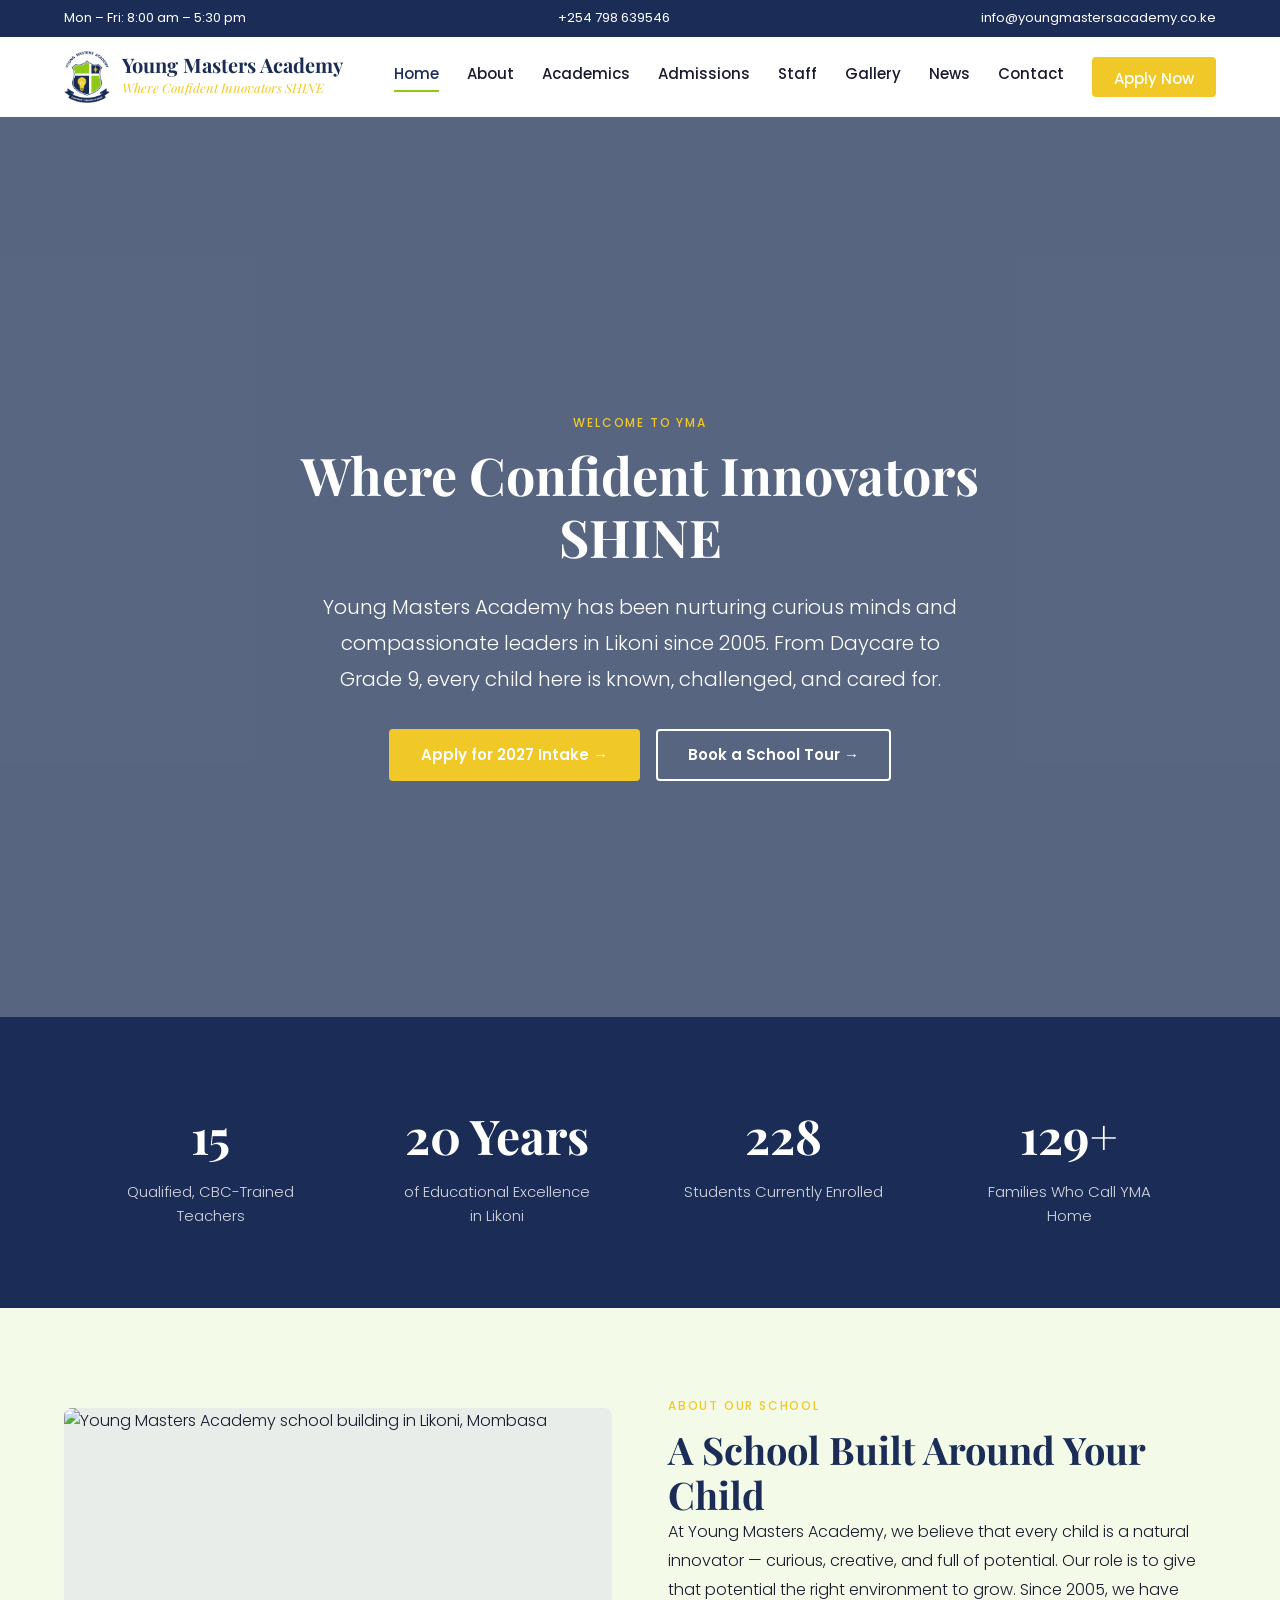
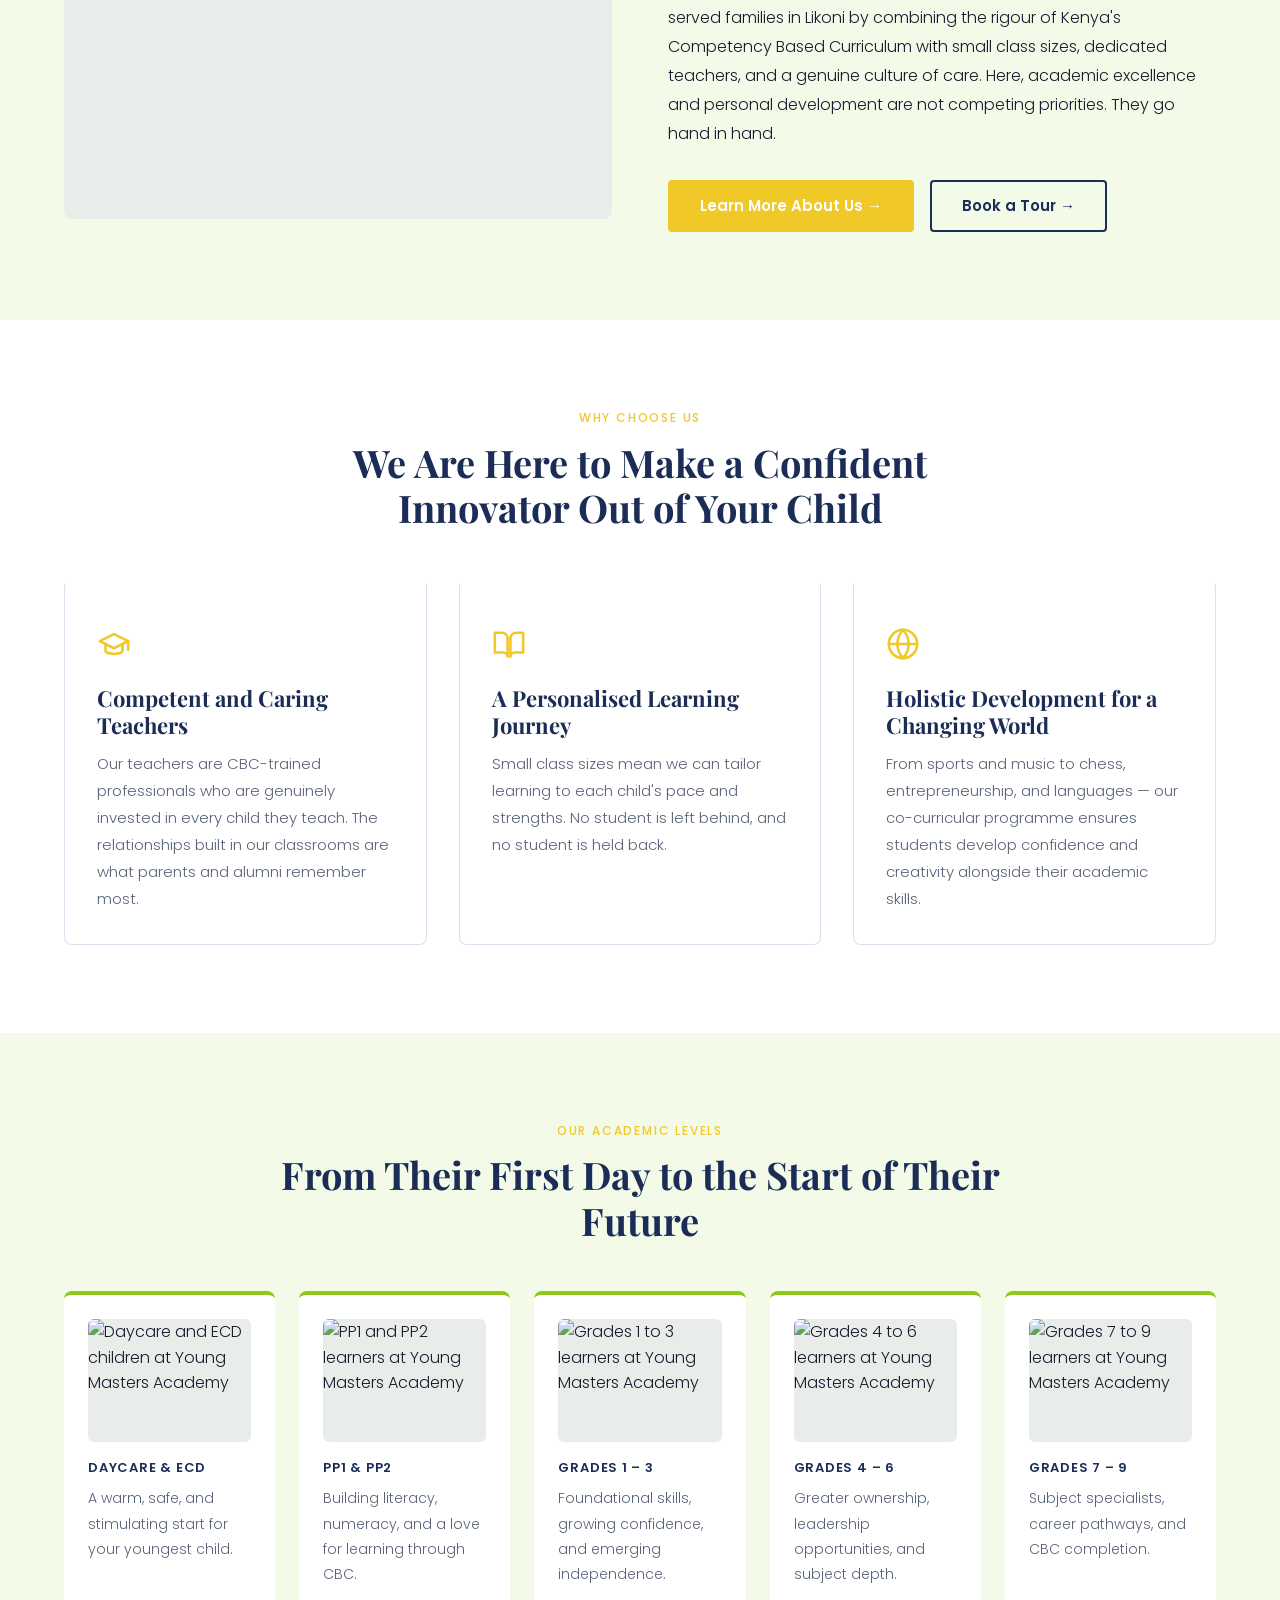
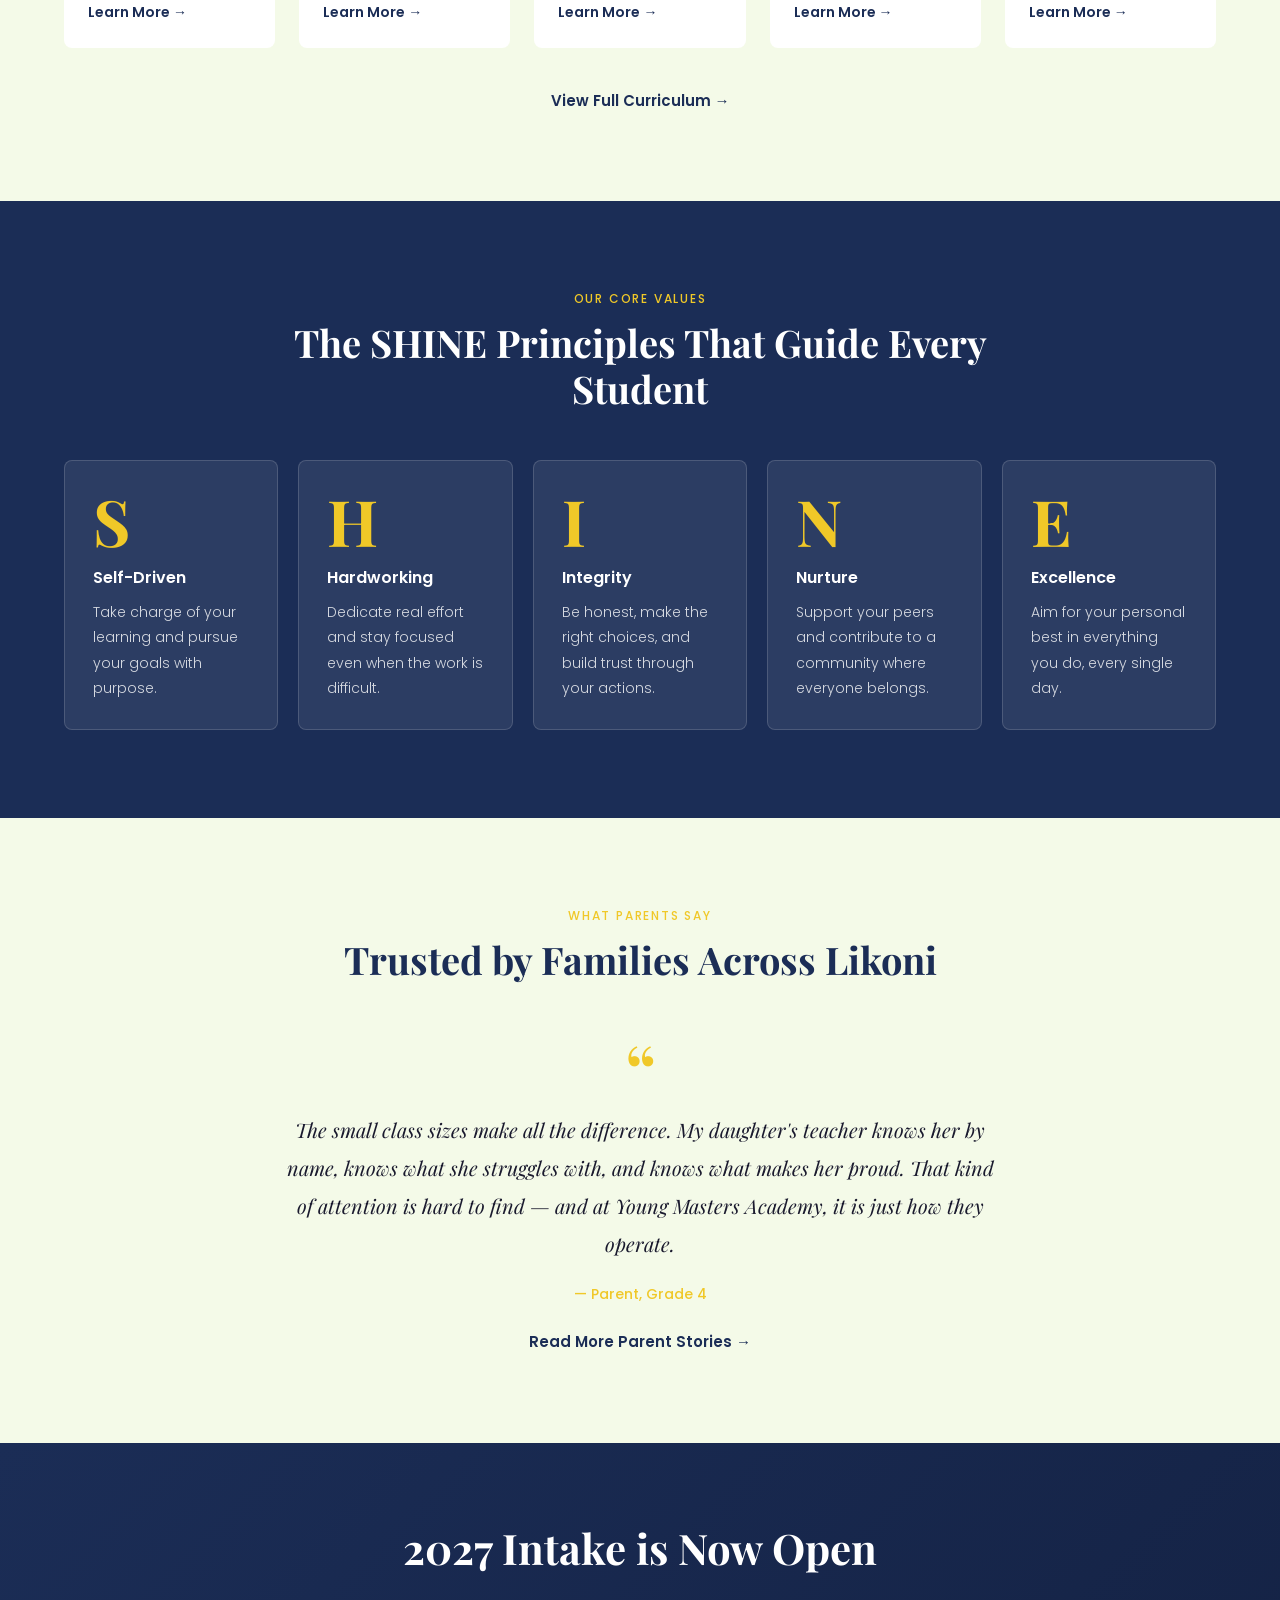
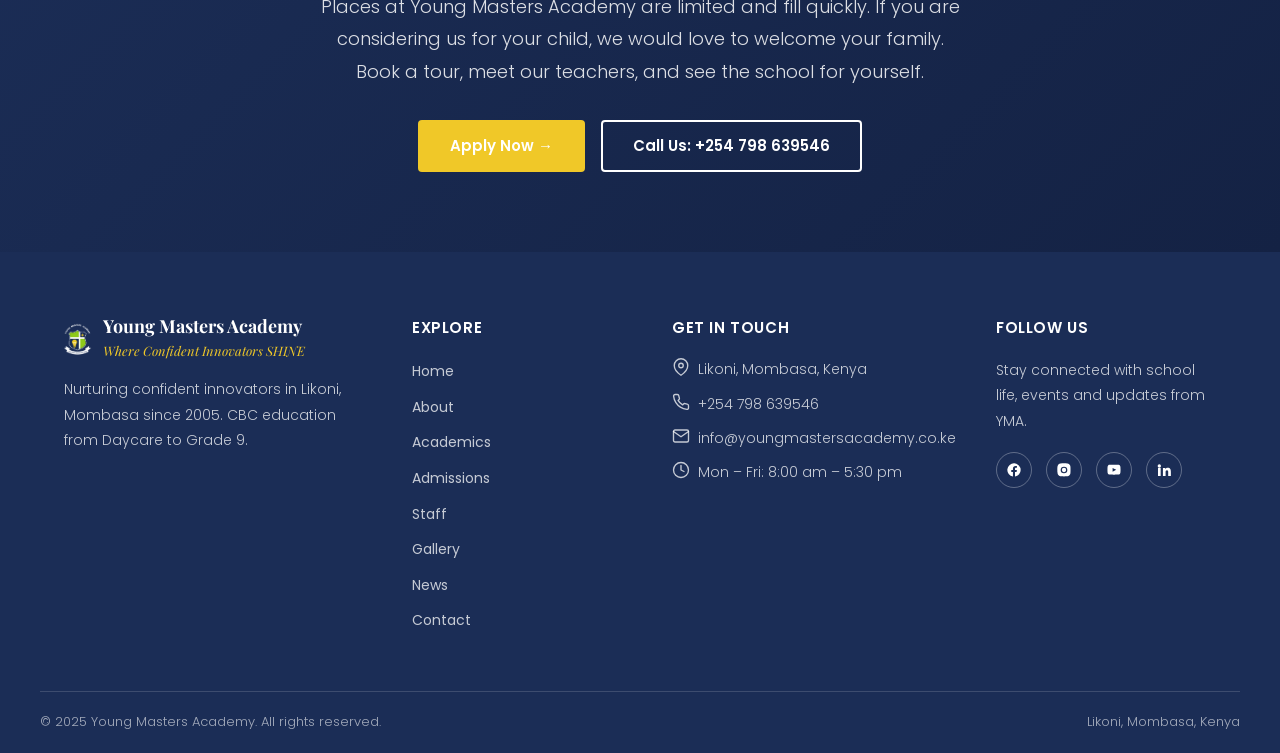
==== commit 8c7eeea0: "Add complete Open Graph, Twitter Card, and structured data to all pages Adds meta description/keywor" ====
--- a/index.html
+++ b/index.html
@@ -17,14 +17,39 @@
 <meta charset="UTF-8">
 <meta name="viewport" content="width=device-width, initial-scale=1.0">
 <title>Young Masters Academy — Where Confident Innovators SHINE | Likoni, Mombasa</title>
-<meta name="description" content="Young Masters Academy is a private CBC school in Likoni, Mombasa, nurturing confident innovators from Daycare to Grade 9 since 2005.">
-
-<meta property="og:title" content="Young Masters Academy — Where Confident Innovators SHINE">
-<meta property="og:description" content="Young Masters Academy is a private school in Likoni, Mombasa, offering quality CBC education from Daycare through Grade 9. Nurturing confident innovators since 2005.">
-<meta property="og:image" content="https://young-masters-academy-modern.vercel.app/assets/images/logo/logo-main.png">
-<meta property="og:url" content="https://young-masters-academy-modern.vercel.app/">
+<meta name="description" content="Young Masters Academy is a CBC school in Likoni, Mombasa, offering education from Daycare to Grade 9. Small classes, caring teachers, and a community built for your child to shine.">
+<meta name="keywords" content="Young Masters Academy, CBC school Mombasa, private school Likoni, CBC school Kenya, Daycare Mombasa, Grade 9 school Mombasa, Confident Innovators">
+<meta name="author" content="Young Masters Academy">
+<meta name="robots" content="index, follow">
+
+<!-- Open Graph / Facebook / WhatsApp -->
 <meta property="og:type" content="website">
 <meta property="og:site_name" content="Young Masters Academy">
+<meta property="og:url" content="https://youngmastersacademy.sc.ke/">
+<meta property="og:title" content="Young Masters Academy — Where Confident Innovators SHINE">
+<meta property="og:description" content="A CBC school in Likoni, Mombasa, nurturing confident innovators from Daycare to Grade 9 — small classes, caring teachers, real community.">
+<meta property="og:image" content="https://youngmastersacademy.sc.ke/assets/images/logo/logo-main.png">
+<meta property="og:image:width" content="2170">
+<meta property="og:image:height" content="2429">
+<meta property="og:image:alt" content="Young Masters Academy school crest — Where Confident Innovators SHINE, Likoni, Mombasa">
+<meta property="og:locale" content="en_KE">
+
+<!-- Twitter / X Card -->
+<meta name="twitter:card" content="summary_large_image">
+<meta name="twitter:site" content="@youngmastersacademy">
+<meta name="twitter:title" content="Young Masters Academy — Where Confident Innovators SHINE">
+<meta name="twitter:description" content="A CBC school in Likoni, Mombasa, nurturing confident innovators from Daycare to Grade 9 — small classes, caring teachers, real community.">
+<meta name="twitter:image" content="https://youngmastersacademy.sc.ke/assets/images/logo/logo-main.png">
+<meta name="twitter:image:alt" content="Young Masters Academy school crest — Where Confident Innovators SHINE, Likoni, Mombasa">
+
+<!-- Canonical URL -->
+<link rel="canonical" href="https://youngmastersacademy.sc.ke/">
+
+<!-- Theme colour, geo, and language targeting -->
+<meta name="theme-color" content="#182858">
+<meta name="geo.region" content="KE-300">
+<meta name="geo.placename" content="Likoni, Mombasa, Kenya">
+<meta name="language" content="English">
 
 <link rel="preconnect" href="https://fonts.googleapis.com">
 <link rel="preconnect" href="https://fonts.gstatic.com" crossorigin>
@@ -35,6 +60,34 @@
 <link rel="icon" type="image/png" sizes="192x192" href="assets/images/logo/favicon-192.png">
 <link rel="apple-touch-icon" sizes="180x180" href="apple-touch-icon.png">
 <link rel="stylesheet" href="css/style.css">
+
+<!-- School structured data -->
+<script type="application/ld+json">
+{
+  "@context": "https://schema.org",
+  "@type": "School",
+  "name": "Young Masters Academy",
+  "alternateName": "YMA",
+  "url": "https://youngmastersacademy.sc.ke",
+  "logo": "https://youngmastersacademy.sc.ke/assets/images/logo/logo-main.png",
+  "image": "https://youngmastersacademy.sc.ke/assets/images/logo/logo-main.png",
+  "description": "Young Masters Academy is a CBC school in Likoni, Mombasa, offering education from Daycare to Grade 9. Founded in 2005.",
+  "foundingDate": "2005",
+  "address": {
+    "@type": "PostalAddress",
+    "streetAddress": "Likoni",
+    "addressLocality": "Mombasa",
+    "addressCountry": "KE"
+  },
+  "telephone": "+254798639546",
+  "email": "info@youngmastersacademy.co.ke",
+  "sameAs": [],
+  "educationalLevel": ["Daycare", "ECD", "PP1", "PP2", "Grade 1", "Grade 2", "Grade 3", "Grade 4", "Grade 5", "Grade 6", "Grade 7", "Grade 8", "Grade 9"],
+  "curriculumType": "Competency Based Curriculum (CBC)",
+  "numberOfStudents": 230,
+  "slogan": "Where Confident Innovators SHINE"
+}
+</script>
 </head>
 <body>
 
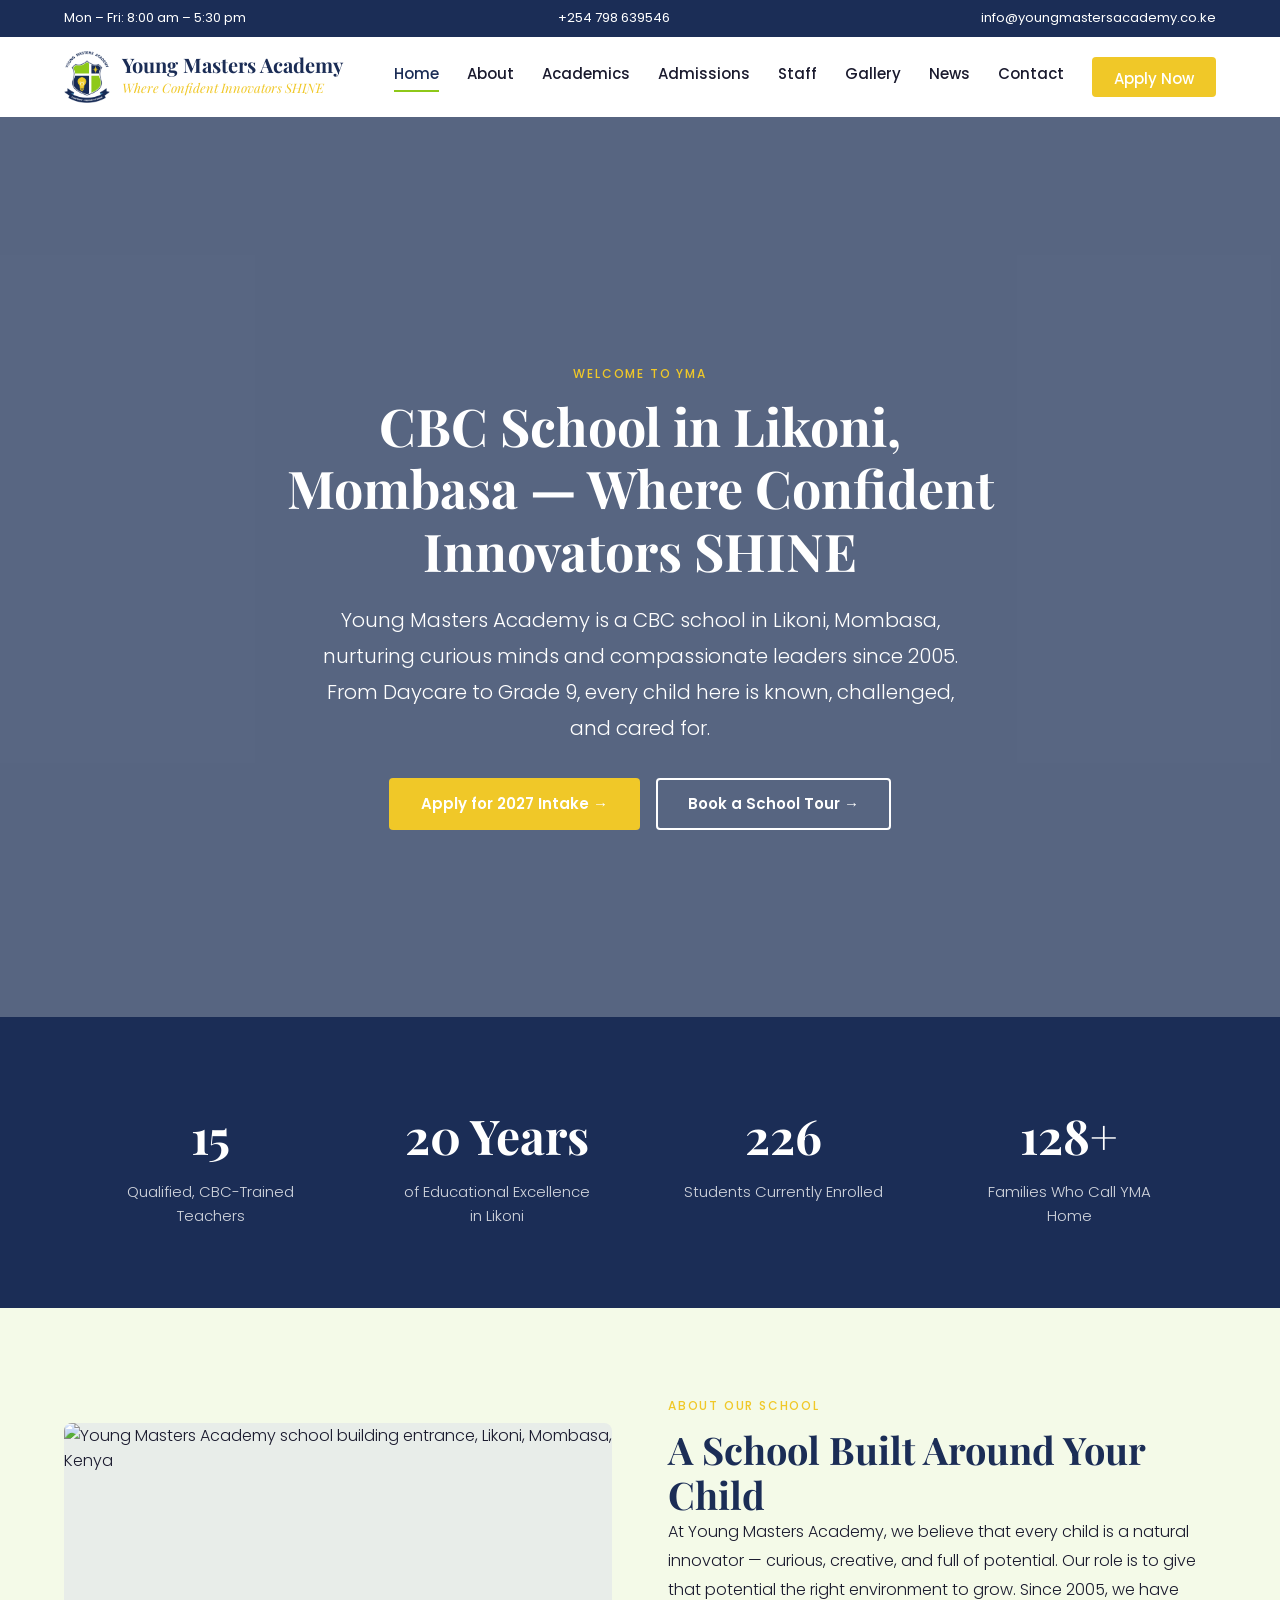
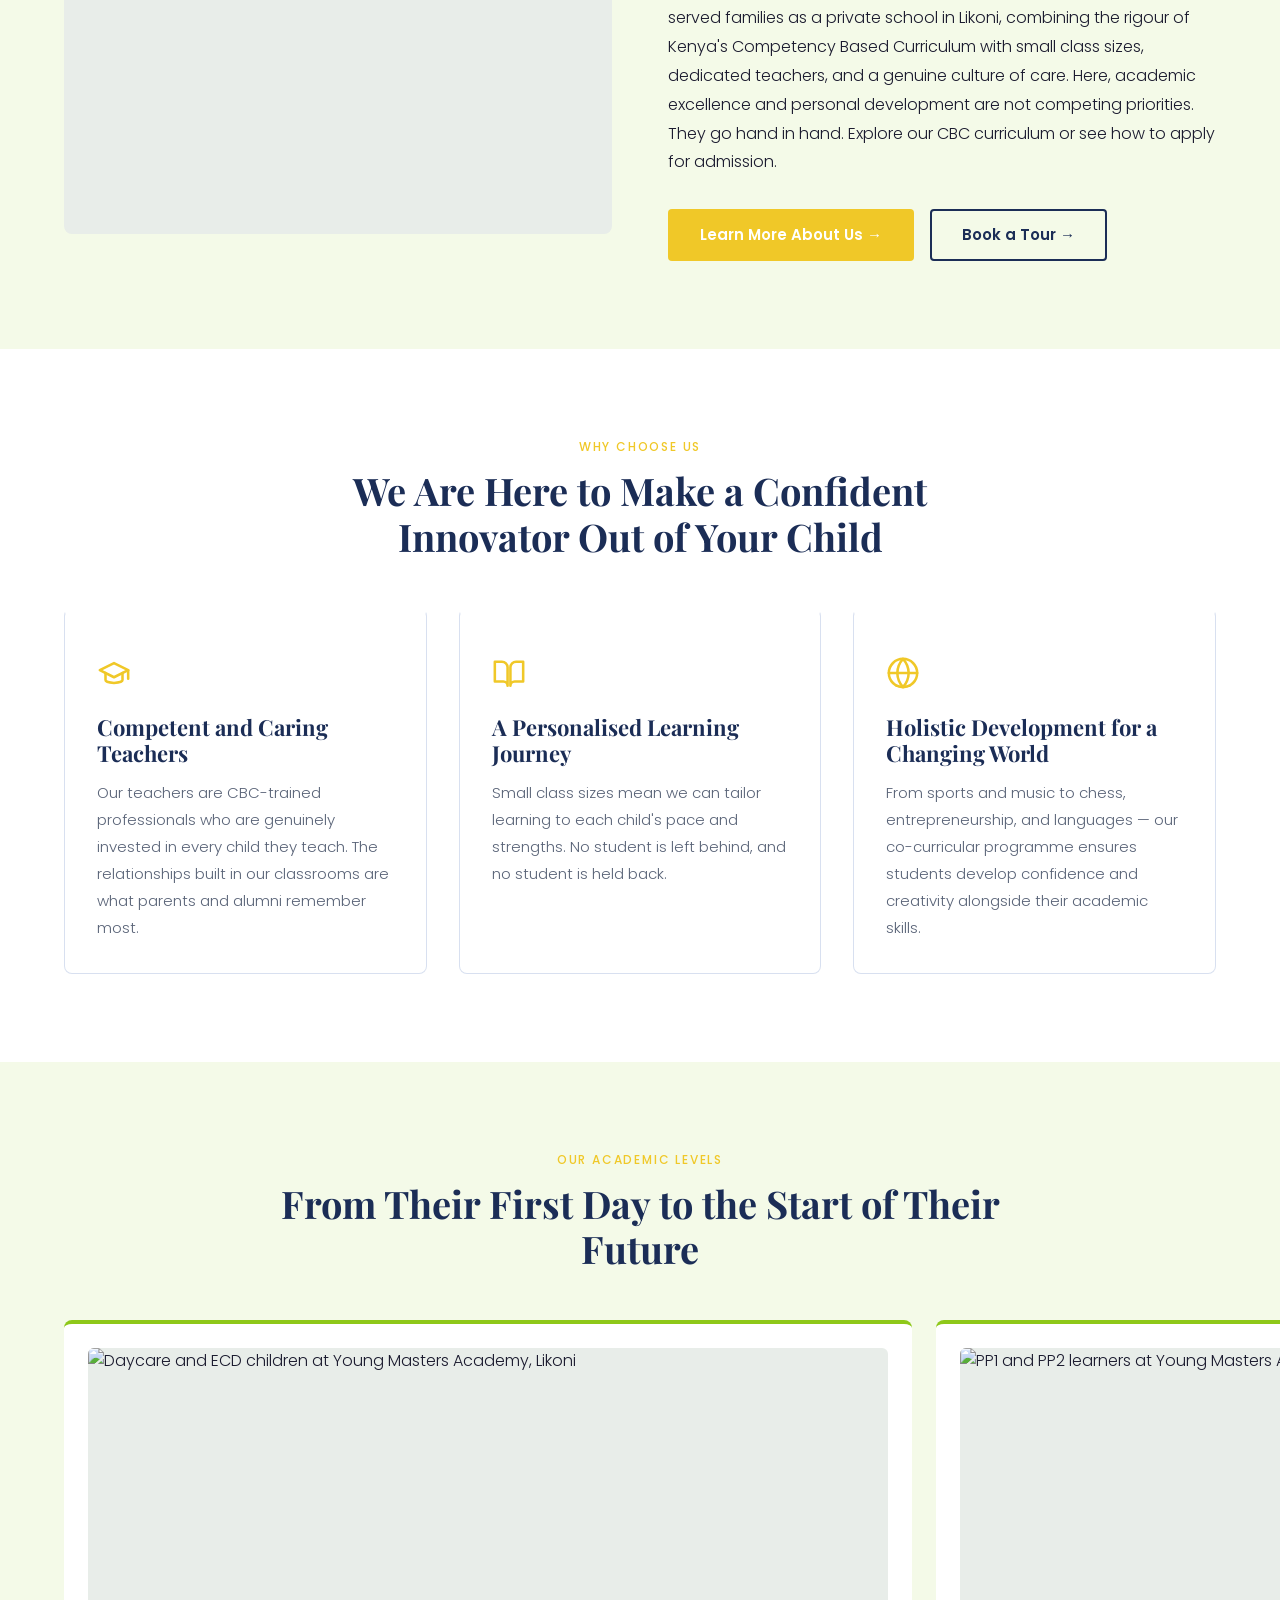
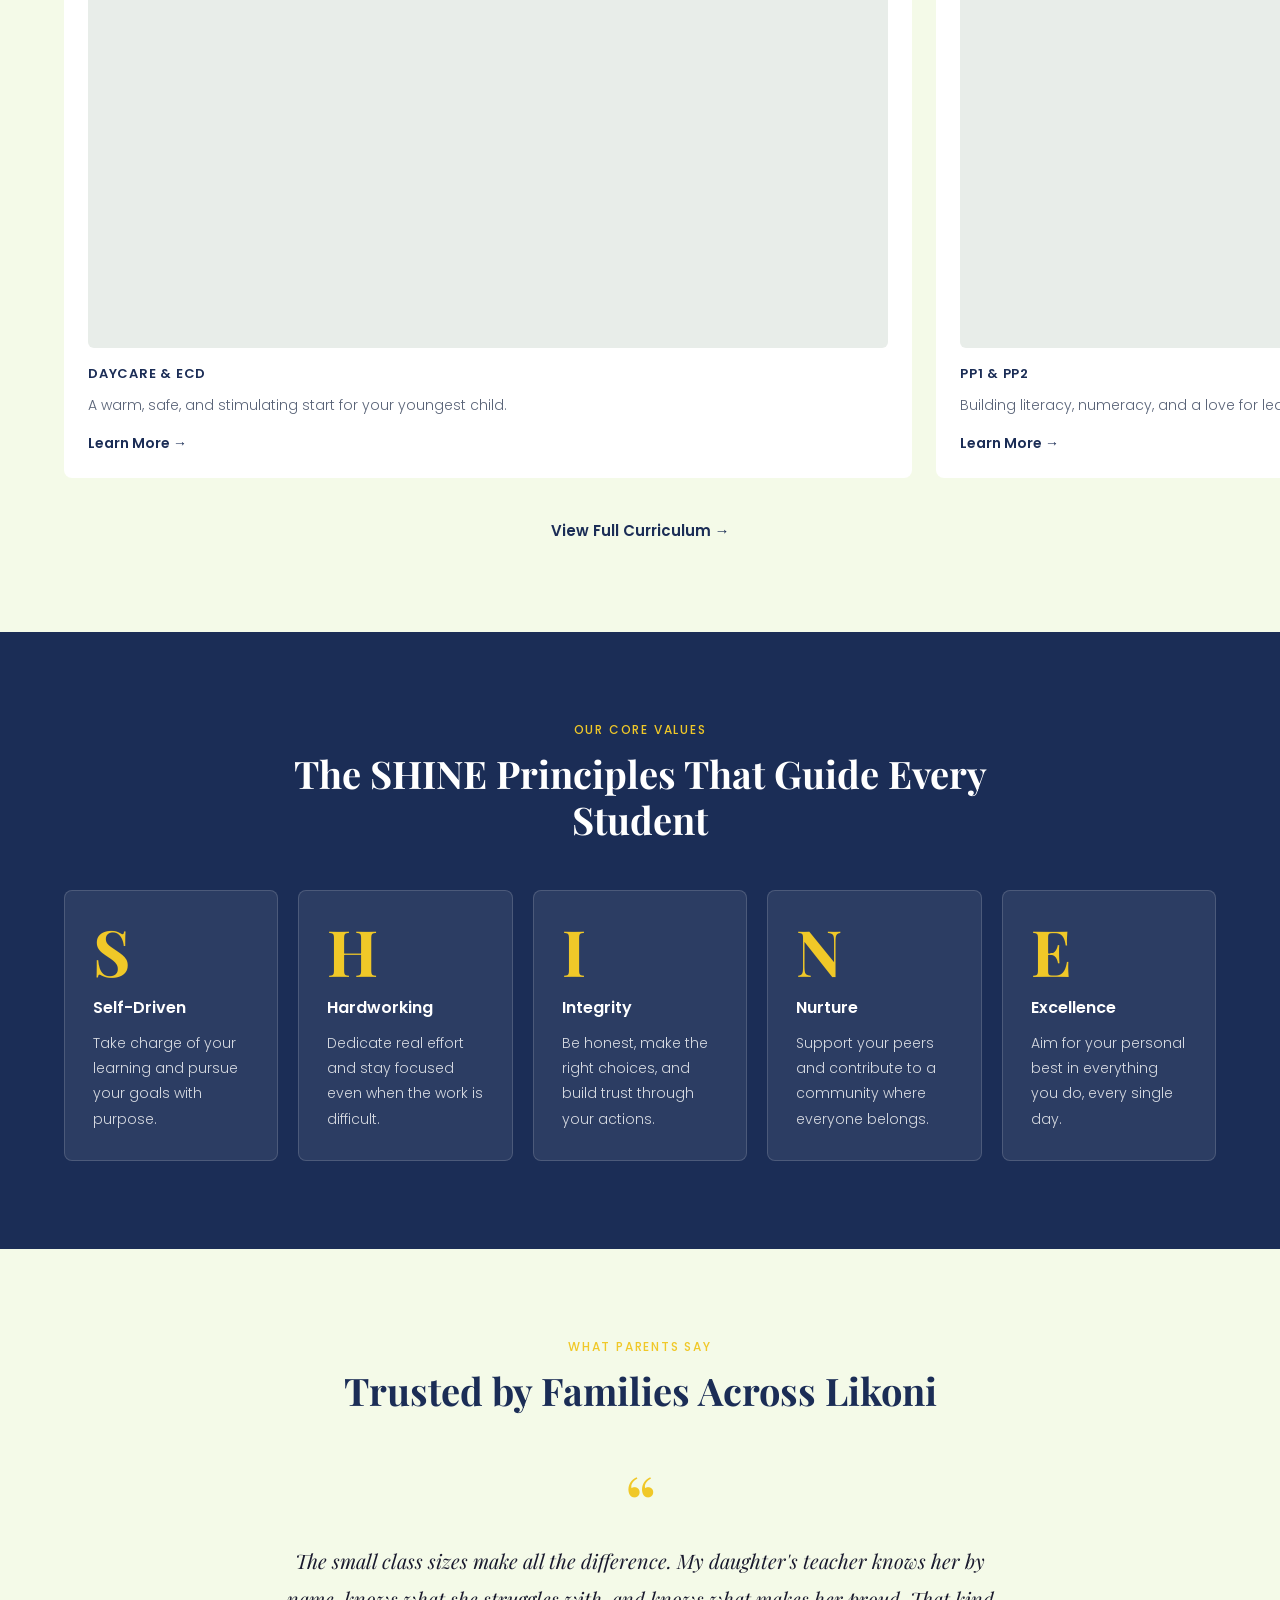
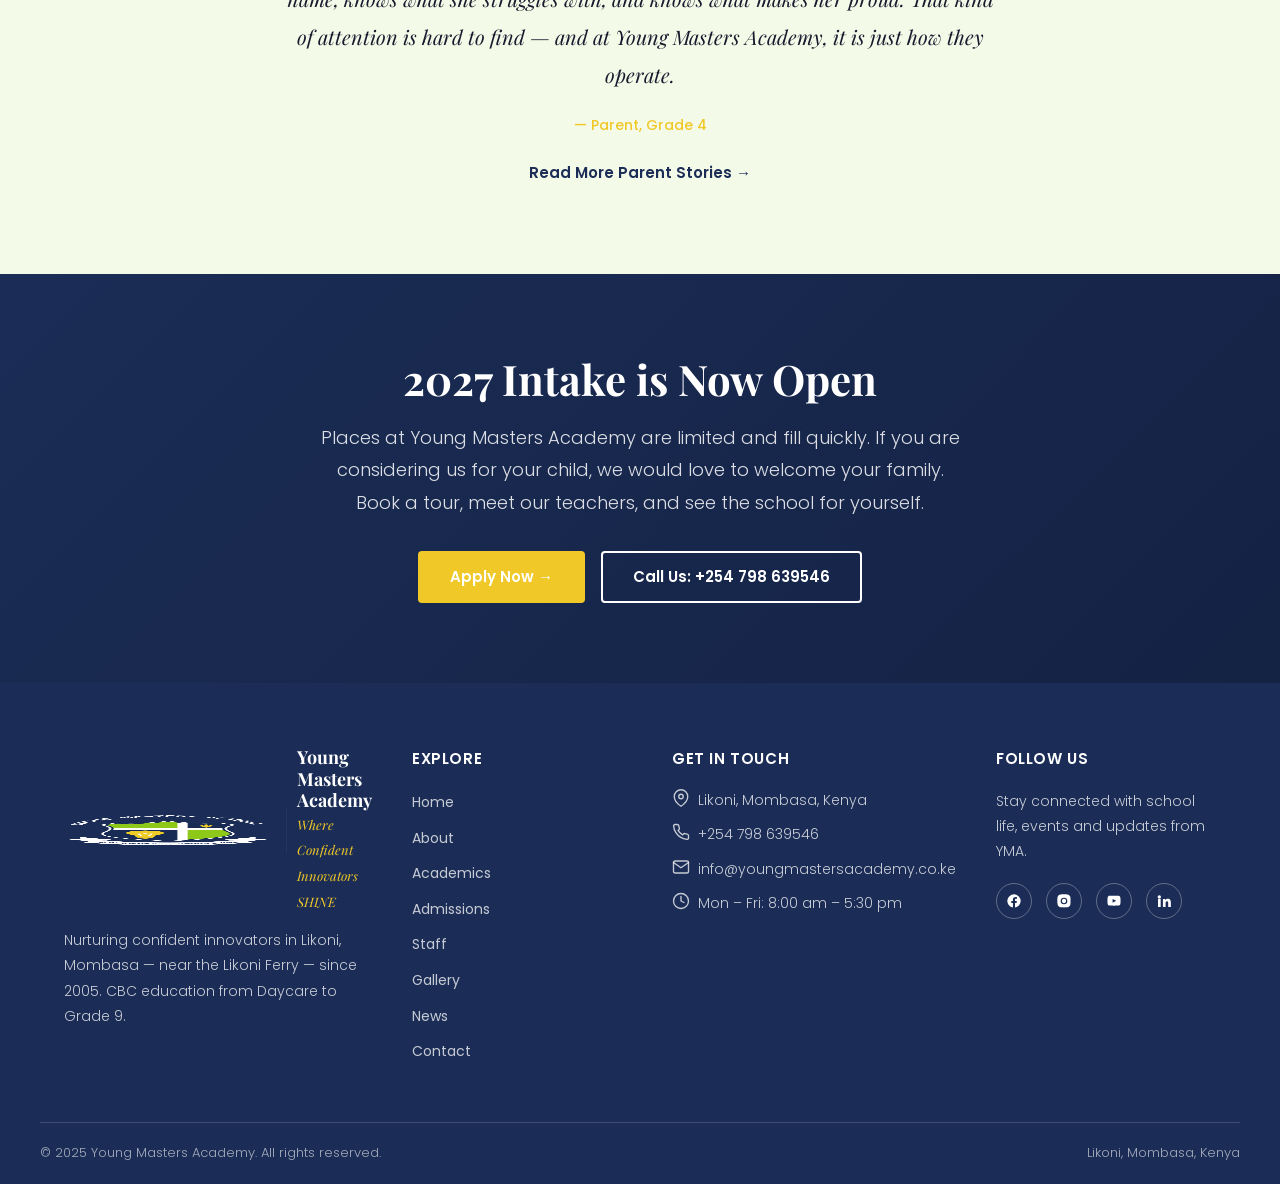
==== commit 96f760cd: "Comprehensive SEO pass: technical, local, structured data, and a11y - Add robots.txt, sitemap.xml, ." ====
--- a/index.html
+++ b/index.html
@@ -12,11 +12,40 @@
   School: Young Masters Academy, Likoni, Mombasa, Kenya
   Contact: info@youngmastersacademy.co.ke | +254 798 639546
 -->
-<html lang="en">
+<!--
+  SEO AUDIT — HOME
+  ══════════════════════════════════════════════════════════════
+  [✓] Title tag: 50–60 chars, contains primary keyword
+  [✓] Meta description: 100–160 chars, unique to this page
+  [✓] H1: exactly one, contains primary keyword
+  [✓] H2s: logical hierarchy, contain secondary keywords
+  [✓] All images: have alt text, width, height attributes
+  [✓] Hero image: CSS background-image (not <img>), loading="eager" N/A — see note below
+  [✓] Other images: loading="lazy"
+  [✓] Internal links: at least 2 contextual links to other pages
+  [✓] External links: rel="noopener noreferrer" target="_blank"
+  [✓] OG tags: complete block present
+  [✓] JSON-LD schema: LocalBusiness + School present
+  [✓] JSON-LD schema: FAQPage present (home page)
+  [✓] Canonical tag: matches og:url exactly
+  [✓] lang="en-KE" on <html> tag
+  [✓] skip-link present as first element in <body>
+  [✓] ARIA labels on nav, buttons, form fields
+  [✓] Google Fonts: &display=swap present in link href
+  [✓] Scripts: all non-critical scripts have defer attribute
+  [✓] No inline styles or onclick handlers
+  NOTE: No hero <img> exists — the hero uses a CSS background-image
+  (.hero-full) and assets/images/hero/ is currently empty. WebP/
+  <picture>/preload/srcset work from the SEO brief cannot be applied
+  until real photography is supplied. See end-of-task report for the
+  full list of missing image files.
+  ══════════════════════════════════════════════════════════════
+-->
+<html lang="en-KE">
 <head>
 <meta charset="UTF-8">
 <meta name="viewport" content="width=device-width, initial-scale=1.0">
-<title>Young Masters Academy — Where Confident Innovators SHINE | Likoni, Mombasa</title>
+<title>CBC School in Likoni Mombasa | Young Masters Academy</title>
 <meta name="description" content="Young Masters Academy is a CBC school in Likoni, Mombasa, offering education from Daycare to Grade 9. Small classes, caring teachers, and a community built for your child to shine.">
 <meta name="keywords" content="Young Masters Academy, CBC school Mombasa, private school Likoni, CBC school Kenya, Daycare Mombasa, Grade 9 school Mombasa, Confident Innovators">
 <meta name="author" content="Young Masters Academy">
@@ -61,35 +90,116 @@
 <link rel="apple-touch-icon" sizes="180x180" href="apple-touch-icon.png">
 <link rel="stylesheet" href="css/style.css">
 
-<!-- School structured data -->
+<!-- School / LocalBusiness structured data -->
 <script type="application/ld+json">
 {
   "@context": "https://schema.org",
-  "@type": "School",
+  "@type": ["School", "LocalBusiness"],
   "name": "Young Masters Academy",
   "alternateName": "YMA",
   "url": "https://youngmastersacademy.sc.ke",
-  "logo": "https://youngmastersacademy.sc.ke/assets/images/logo/logo-main.png",
+  "logo": {
+    "@type": "ImageObject",
+    "url": "https://youngmastersacademy.sc.ke/assets/images/logo/logo-main.png",
+    "width": 300,
+    "height": 300
+  },
   "image": "https://youngmastersacademy.sc.ke/assets/images/logo/logo-main.png",
-  "description": "Young Masters Academy is a CBC school in Likoni, Mombasa, offering education from Daycare to Grade 9. Founded in 2005.",
+  "description": "Young Masters Academy is a CBC school in Likoni, Mombasa, Kenya, offering education from Daycare to Grade 9. Founded in 2005. Where Confident Innovators SHINE.",
   "foundingDate": "2005",
+  "priceRange": "KSh",
   "address": {
     "@type": "PostalAddress",
     "streetAddress": "Likoni",
     "addressLocality": "Mombasa",
+    "addressRegion": "Coast",
     "addressCountry": "KE"
+  },
+  "geo": {
+    "@type": "GeoCoordinates",
+    "latitude": -4.0833,
+    "longitude": 39.6667
   },
   "telephone": "+254798639546",
   "email": "info@youngmastersacademy.co.ke",
+  "openingHoursSpecification": [
+    {
+      "@type": "OpeningHoursSpecification",
+      "dayOfWeek": ["Monday", "Tuesday", "Wednesday", "Thursday", "Friday"],
+      "opens": "08:00",
+      "closes": "17:30"
+    }
+  ],
   "sameAs": [],
-  "educationalLevel": ["Daycare", "ECD", "PP1", "PP2", "Grade 1", "Grade 2", "Grade 3", "Grade 4", "Grade 5", "Grade 6", "Grade 7", "Grade 8", "Grade 9"],
+  "hasMap": "https://www.google.com/maps/search/Young+Masters+Academy+Likoni+Mombasa",
   "curriculumType": "Competency Based Curriculum (CBC)",
   "numberOfStudents": 230,
-  "slogan": "Where Confident Innovators SHINE"
+  "slogan": "Where Confident Innovators SHINE",
+  "educationalLevel": ["Daycare", "ECD", "PP1", "PP2", "Grade 1", "Grade 2", "Grade 3", "Grade 4", "Grade 5", "Grade 6", "Grade 7", "Grade 8", "Grade 9"],
+  "areaServed": {
+    "@type": "GeoCircle",
+    "geoMidpoint": {
+      "@type": "GeoCoordinates",
+      "latitude": -4.0833,
+      "longitude": 39.6667
+    },
+    "geoRadius": "10000"
+  }
+}
+</script>
+
+<!-- FAQ structured data (home page only) -->
+<script type="application/ld+json">
+{
+  "@context": "https://schema.org",
+  "@type": "FAQPage",
+  "mainEntity": [
+    {
+      "@type": "Question",
+      "name": "Where is Young Masters Academy located?",
+      "acceptedAnswer": {
+        "@type": "Answer",
+        "text": "Young Masters Academy is located in Likoni, on the south side of Mombasa, Kenya. We are accessible from the Likoni Ferry and clearly signposted on the main road."
+      }
+    },
+    {
+      "@type": "Question",
+      "name": "What curriculum does Young Masters Academy follow?",
+      "acceptedAnswer": {
+        "@type": "Answer",
+        "text": "Young Masters Academy follows Kenya's Competency Based Curriculum (CBC). We offer CBC education from Daycare through to Grade 9, with class teachers at lower levels and subject specialists at Junior Secondary."
+      }
+    },
+    {
+      "@type": "Question",
+      "name": "What grades does Young Masters Academy offer?",
+      "acceptedAnswer": {
+        "@type": "Answer",
+        "text": "We offer education from Daycare and Early Childhood Development (ECD) through Pre-Primary (PP1 and PP2), Lower Primary (Grades 1–3), Upper Primary (Grades 4–6), and Junior Secondary (Grades 7–9)."
+      }
+    },
+    {
+      "@type": "Question",
+      "name": "How do I enrol my child at Young Masters Academy?",
+      "acceptedAnswer": {
+        "@type": "Answer",
+        "text": "You can apply online through our admissions portal at accounts.youngmastersacademy.sc.ke, or visit us in Likoni Monday to Friday between 8:00am and 5:30pm. Our 2027 intake is currently open."
+      }
+    },
+    {
+      "@type": "Question",
+      "name": "What is the phone number for Young Masters Academy?",
+      "acceptedAnswer": {
+        "@type": "Answer",
+        "text": "You can reach Young Masters Academy by phone or WhatsApp at +254 798 639546. We are available Monday to Friday, 8:00am to 5:30pm."
+      }
+    }
+  ]
 }
 </script>
 </head>
 <body>
+<a href="#main-content" class="skip-link">Skip to main content</a>
 
 <!-- ============ HEADER ============ -->
 <header class="top-bar">
@@ -100,12 +210,12 @@
     </div>
 </header>
 
-<nav class="navbar" id="navbar">
+<nav class="navbar" id="navbar" aria-label="Main navigation">
     <div class="container nav-inner">
       <a href="index.html" class="brand">
-        <img src="assets/images/logo/logo-main.png" alt="Young Masters Academy logo">
+        <img src="assets/images/logo/logo-main.png" alt="Young Masters Academy logo — Where Confident Innovators SHINE" width="2170" height="2429">
         <span class="brand-text">
-          <h1>Young Masters Academy</h1>
+          <span class="brand-name">Young Masters Academy</span>
           <span class="tagline-italic">Where Confident Innovators SHINE</span>
         </span>
       </a>
@@ -119,7 +229,7 @@
         <a href="gallery.html">Gallery</a>
         <a href="news.html">News</a>
         <a href="contact.html">Contact</a>
-        <a href="https://accounts.youngmastersacademy.sc.ke/guest/request" class="nav-cta">Apply Now</a>
+        <a href="https://accounts.youngmastersacademy.sc.ke/guest/request" class="nav-cta" target="_blank" rel="noopener noreferrer">Apply Now</a>
       </div>
 
       <button class="hamburger" aria-label="Toggle menu" aria-expanded="false">
@@ -136,21 +246,21 @@
       <a href="gallery.html">Gallery</a>
       <a href="news.html">News</a>
       <a href="contact.html">Contact</a>
-      <a href="https://accounts.youngmastersacademy.sc.ke/guest/request" class="nav-cta">Apply Now</a>
+      <a href="https://accounts.youngmastersacademy.sc.ke/guest/request" class="nav-cta" target="_blank" rel="noopener noreferrer">Apply Now</a>
     </div>
 </nav>
 
-<main>
+<main id="main-content">
 
 <!-- ============ SECTION 1: HERO ============ -->
 <section class="hero hero-full img-fallback-outdoor" style="background-image: url('assets/images/hero/hero-home.jpg');">
   <div class="container">
     <div class="hero-content">
       <span class="section-label">Welcome to YMA</span>
-      <h1>Where Confident Innovators SHINE</h1>
-      <p class="hero-sub">Young Masters Academy has been nurturing curious minds and compassionate leaders in Likoni since 2005. From Daycare to Grade 9, every child here is known, challenged, and cared for.</p>
+      <h1>CBC School in Likoni, Mombasa — Where Confident Innovators SHINE</h1>
+      <p class="hero-sub">Young Masters Academy is a CBC school in Likoni, Mombasa, nurturing curious minds and compassionate leaders since 2005. From Daycare to Grade 9, every child here is known, challenged, and cared for.</p>
       <div class="hero-buttons">
-        <a href="https://accounts.youngmastersacademy.sc.ke/guest/request" class="btn btn-primary">Apply for 2027 Intake →</a>
+        <a href="https://accounts.youngmastersacademy.sc.ke/guest/request" class="btn btn-primary" target="_blank" rel="noopener noreferrer">Apply for 2027 Intake →</a>
         <a href="contact.html" class="btn btn-outline-white">Book a School Tour →</a>
       </div>
     </div>
@@ -184,12 +294,12 @@
 <section class="section bg-off-white">
   <div class="container two-col">
     <div class="col-media reveal">
-      <img src="assets/images/about/about-story.jpg" alt="Young Masters Academy school building in Likoni, Mombasa" class="img-fallback-outdoor">
+      <img src="assets/images/about/about-story.jpg" alt="Young Masters Academy school building entrance, Likoni, Mombasa, Kenya" class="img-fallback-outdoor" width="800" height="600" loading="lazy">
     </div>
     <div class="col-text reveal">
       <span class="section-label">About Our School</span>
       <h2>A School Built Around Your Child</h2>
-      <p class="body-text">At Young Masters Academy, we believe that every child is a natural innovator — curious, creative, and full of potential. Our role is to give that potential the right environment to grow. Since 2005, we have served families in Likoni by combining the rigour of Kenya's Competency Based Curriculum with small class sizes, dedicated teachers, and a genuine culture of care. Here, academic excellence and personal development are not competing priorities. They go hand in hand.</p>
+      <p class="body-text">At Young Masters Academy, we believe that every child is a natural innovator — curious, creative, and full of potential. Our role is to give that potential the right environment to grow. Since 2005, we have served families as a private school in Likoni, combining the rigour of Kenya's Competency Based Curriculum with small class sizes, dedicated teachers, and a genuine culture of care. Here, academic excellence and personal development are not competing priorities. They go hand in hand. Explore our <a href="academics.html">CBC curriculum</a> or see how to <a href="admissions.html">apply for admission</a>.</p>
       <div class="hero-buttons">
         <a href="about.html" class="btn btn-primary">Learn More About Us →</a>
         <a href="contact.html" class="btn btn-secondary-dark">Book a Tour →</a>
@@ -234,31 +344,31 @@
     </div>
     <div class="grid-5">
       <div class="level-card reveal">
-        <img src="assets/images/classes/daycare.jpg" alt="Daycare and ECD children at Young Masters Academy" class="img-fallback-outdoor">
+        <img src="assets/images/classes/daycare.jpg" alt="Daycare and ECD children at Young Masters Academy, Likoni" class="img-fallback-outdoor" width="800" height="600" loading="lazy">
         <span class="level-label">Daycare &amp; ECD</span>
         <p>A warm, safe, and stimulating start for your youngest child.</p>
         <a href="academics.html#daycare" class="card-link">Learn More →</a>
       </div>
       <div class="level-card reveal">
-        <img src="assets/images/classes/pre-primary.jpg" alt="PP1 and PP2 learners at Young Masters Academy" class="img-fallback-outdoor">
+        <img src="assets/images/classes/pre-primary.jpg" alt="PP1 and PP2 learners at Young Masters Academy, Likoni" class="img-fallback-outdoor" width="800" height="600" loading="lazy">
         <span class="level-label">PP1 &amp; PP2</span>
         <p>Building literacy, numeracy, and a love for learning through CBC.</p>
         <a href="academics.html#pre-primary" class="card-link">Learn More →</a>
       </div>
       <div class="level-card reveal">
-        <img src="assets/images/classes/lower-primary.jpg" alt="Grades 1 to 3 learners at Young Masters Academy" class="img-fallback-outdoor">
+        <img src="assets/images/classes/lower-primary.jpg" alt="Grades 1 to 3 learners at Young Masters Academy, Likoni" class="img-fallback-outdoor" width="800" height="600" loading="lazy">
         <span class="level-label">Grades 1 – 3</span>
         <p>Foundational skills, growing confidence, and emerging independence.</p>
         <a href="academics.html#lower-primary" class="card-link">Learn More →</a>
       </div>
       <div class="level-card reveal">
-        <img src="assets/images/classes/upper-primary.jpg" alt="Grades 4 to 6 learners at Young Masters Academy" class="img-fallback-outdoor">
+        <img src="assets/images/classes/upper-primary.jpg" alt="Grades 4 to 6 learners at Young Masters Academy, Likoni" class="img-fallback-outdoor" width="800" height="600" loading="lazy">
         <span class="level-label">Grades 4 – 6</span>
         <p>Greater ownership, leadership opportunities, and subject depth.</p>
         <a href="academics.html#upper-primary" class="card-link">Learn More →</a>
       </div>
       <div class="level-card reveal">
-        <img src="assets/images/classes/junior-secondary.jpg" alt="Grades 7 to 9 learners at Young Masters Academy" class="img-fallback-outdoor">
+        <img src="assets/images/classes/junior-secondary.jpg" alt="Grades 7 to 9 learners at Young Masters Academy, Likoni" class="img-fallback-outdoor" width="800" height="600" loading="lazy">
         <span class="level-label">Grades 7 – 9</span>
         <p>Subject specialists, career pathways, and CBC completion.</p>
         <a href="academics.html#junior-secondary" class="card-link">Learn More →</a>
@@ -332,7 +442,7 @@
     <h2 class="reveal">2027 Intake is Now Open</h2>
     <p class="reveal">Places at Young Masters Academy are limited and fill quickly. If you are considering us for your child, we would love to welcome your family. Book a tour, meet our teachers, and see the school for yourself.</p>
     <div class="hero-buttons reveal">
-      <a href="https://accounts.youngmastersacademy.sc.ke/guest/request" class="btn btn-primary">Apply Now →</a>
+      <a href="https://accounts.youngmastersacademy.sc.ke/guest/request" class="btn btn-primary" target="_blank" rel="noopener noreferrer">Apply Now →</a>
       <a href="tel:+254798639546" class="btn btn-outline-white">Call Us: +254 798 639546</a>
     </div>
   </div>
@@ -346,16 +456,16 @@
   <div class="container footer-grid">
     <div class="footer-about">
       <a href="index.html" class="footer-brand">
-        <img src="assets/images/logo/logo-white.png" alt="Young Masters Academy logo">
+        <img src="assets/images/logo/logo-white.png" alt="Young Masters Academy logo — Where Confident Innovators SHINE" width="2328" height="3508">
         <span class="footer-brand-text">
           <h2>Young Masters Academy</h2>
           <span class="tagline-italic">Where Confident Innovators SHINE</span>
         </span>
       </a>
-      <p class="footer-blurb">Nurturing confident innovators in Likoni, Mombasa since 2005. CBC education from Daycare to Grade 9.</p>
-    </div>
-
-    <div class="footer-links-col">
+      <p class="footer-blurb">Nurturing confident innovators in Likoni, Mombasa — near the Likoni Ferry — since 2005. CBC education from Daycare to Grade 9.</p>
+    </div>
+
+    <nav class="footer-links-col" aria-label="Footer navigation">
       <h4>Explore</h4>
       <ul class="footer-links">
         <li><a href="index.html">Home</a></li>
@@ -367,7 +477,7 @@
         <li><a href="news.html">News</a></li>
         <li><a href="contact.html">Contact</a></li>
       </ul>
-    </div>
+    </nav>
 
     <div class="footer-contact-col">
       <h4>Get In Touch</h4>
@@ -383,19 +493,19 @@
       <h4>Follow Us</h4>
       <p>Stay connected with school life, events and updates from YMA.</p>
       <div class="social-row">
-        <a href="https://www.facebook.com" aria-label="Young Masters Academy on Facebook">
+        <a href="https://www.facebook.com" aria-label="Young Masters Academy on Facebook" target="_blank" rel="noopener noreferrer">
           <svg viewBox="0 0 24 24"><path d="M22 12a10 10 0 1 0-11.6 9.9v-7H7.9V12h2.5V9.8c0-2.5 1.5-3.9 3.8-3.9 1.1 0 2.2.2 2.2.2v2.5h-1.3c-1.2 0-1.6.8-1.6 1.6V12h2.8l-.4 2.9h-2.4v7A10 10 0 0 0 22 12Z"/></svg>
         </a>
         <!-- UPDATE: Replace with actual YMA Facebook URL before going live -->
-        <a href="https://www.instagram.com" aria-label="Young Masters Academy on Instagram">
+        <a href="https://www.instagram.com" aria-label="Young Masters Academy on Instagram" target="_blank" rel="noopener noreferrer">
           <svg viewBox="0 0 24 24"><path d="M12 2c2.7 0 3.1 0 4.1.1 1.1 0 1.8.2 2.4.5.6.2 1.1.6 1.6 1.1.5.5.8.9 1.1 1.6.3.6.5 1.3.5 2.4.1 1 .1 1.4.1 4.1s0 3.1-.1 4.1c0 1.1-.2 1.8-.5 2.4-.3.6-.6 1.1-1.1 1.6-.5.5-1 .8-1.6 1.1-.6.3-1.3.5-2.4.5-1 .1-1.4.1-4.1.1s-3.1 0-4.1-.1c-1.1 0-1.8-.2-2.4-.5-.6-.3-1.1-.6-1.6-1.1-.5-.5-.8-1-1.1-1.6-.3-.6-.5-1.3-.5-2.4C2 15.1 2 14.7 2 12s0-3.1.1-4.1c0-1.1.2-1.8.5-2.4.3-.7.6-1.1 1.1-1.6.5-.5.9-.8 1.6-1.1.6-.3 1.3-.5 2.4-.5C8.9 2 9.3 2 12 2Zm0 5a5 5 0 1 0 0 10 5 5 0 0 0 0-10Zm0 8.2a3.2 3.2 0 1 1 0-6.4 3.2 3.2 0 0 1 0 6.4Zm5.2-8.4a1.2 1.2 0 1 1-2.4 0 1.2 1.2 0 0 1 2.4 0Z"/></svg>
         </a>
         <!-- UPDATE: Replace with actual YMA Instagram URL before going live -->
-        <a href="https://www.youtube.com" aria-label="Young Masters Academy on YouTube">
+        <a href="https://www.youtube.com" aria-label="Young Masters Academy on YouTube" target="_blank" rel="noopener noreferrer">
           <svg viewBox="0 0 24 24"><path d="M21.6 7.2s-.2-1.5-.8-2.1c-.8-.8-1.7-.8-2.1-.9C15.9 4 12 4 12 4h0s-3.9 0-6.7.2c-.4 0-1.3.1-2.1.9-.6.6-.8 2.1-.8 2.1S2.2 9 2.2 10.7v1.6c0 1.7.2 3.5.2 3.5s.2 1.5.8 2.1c.8.8 1.8.8 2.3.9C7.3 19 12 19 12 19s3.9 0 6.7-.2c.4 0 1.3-.1 2.1-.9.6-.6.8-2.1.8-2.1s.2-1.7.2-3.5v-1.6c0-1.7-.2-3.5-.2-3.5ZM9.9 14.6V8.9l5.4 2.8-5.4 2.9Z"/></svg>
         </a>
         <!-- UPDATE: Replace with actual YMA YouTube URL before going live -->
-        <a href="https://www.linkedin.com" aria-label="Young Masters Academy on LinkedIn">
+        <a href="https://www.linkedin.com" aria-label="Young Masters Academy on LinkedIn" target="_blank" rel="noopener noreferrer">
           <svg viewBox="0 0 24 24"><path d="M4.98 3.5a2.5 2.5 0 1 1 0 5 2.5 2.5 0 0 1 0-5ZM3 9h4v12H3V9Zm7 0h3.8v1.6h.1c.5-.9 1.8-1.9 3.7-1.9 4 0 4.7 2.6 4.7 6v6.3h-4v-5.6c0-1.3 0-3-1.8-3s-2.1 1.4-2.1 2.9V21h-4V9Z"/></svg>
         </a>
         <!-- UPDATE: Replace with actual YMA LinkedIn URL before going live -->
@@ -410,6 +520,67 @@
 </footer>
 <!-- PHASE 2: Replace social links with actual verified YMA social accounts -->
 
-<script src="js/main.js"></script>
+<!--
+  ══════════════════════════════════════════════════════════════
+  POST-LAUNCH SEO ACTIONS — FOR SCHOOL ACTION AFTER GOING LIVE
+  ══════════════════════════════════════════════════════════════
+
+  Do these within the first week after launch:
+
+  1. GOOGLE SEARCH CONSOLE
+     Go to: search.google.com/search-console
+     Add the property: youngmastersacademy.sc.ke
+     Verify ownership (HTML tag method — add the meta tag Google
+     provides to the <head> of index.html).
+     Once verified, submit the sitemap:
+     Go to Sitemaps → Enter "sitemap.xml" → Submit.
+
+  2. GOOGLE BUSINESS PROFILE
+     Complete the steps in the contact.html comment block.
+     This is the highest-priority action for local search visibility.
+
+  3. BING WEBMASTER TOOLS (optional but free)
+     Go to: bing.com/webmasters
+     Add the site and submit sitemap.xml.
+     Bing has meaningful market share on desktop in Kenya.
+
+  4. PAGE SPEED TEST
+     Go to: pagespeed.web.dev
+     Test both the mobile and desktop versions of:
+     - https://youngmastersacademy.sc.ke/ (home)
+     - https://youngmastersacademy.sc.ke/admissions.html
+     Target score: 90+ mobile. Share results for further optimisation.
+
+  5. FACEBOOK SHARING DEBUGGER
+     Go to: developers.facebook.com/tools/debug/
+     Paste each page URL and click "Debug". Check that the correct
+     OG image, title, and description appear. Click "Scrape Again"
+     if the old preview is cached.
+
+  6. RICH RESULTS TEST
+     Go to: search.google.com/test/rich-results
+     Test index.html for FAQ rich results.
+     Test contact.html for Local Business rich results.
+     Fix any errors reported.
+
+  7. MONITOR GOOGLE SEARCH CONSOLE WEEKLY
+     After submitting the sitemap, check Search Console weekly for:
+     - Coverage errors (pages not being indexed)
+     - Core Web Vitals issues
+     - Manual actions (rare, but important to catch early)
+     - Search queries — what are parents actually typing to find YMA?
+
+  8. REQUEST REVIEWS
+     Once the Google Business Profile is live, ask 5–10 current
+     parents to leave a Google Review. Reviews directly improve
+     local ranking. A simple WhatsApp message to the parent group:
+     "If YMA has made a difference for your child, we would love a
+     review on Google — it helps other Likoni families find us."
+     Link: [paste Google Business Profile review link here]
+
+  ══════════════════════════════════════════════════════════════
+-->
+
+<script src="js/main.js" defer></script>
 </body>
 </html>
--- a/css/style.css
+++ b/css/style.css
@@ -90,6 +90,36 @@
 .img-fallback-outdoor { background-color: var(--img-fallback-outdoor); }
 .img-fallback-portrait { background-color: var(--img-fallback-portrait); }
 
+/* Accessibility: visually-hidden text and skip link */
+.sr-only {
+  position: absolute;
+  width: 1px;
+  height: 1px;
+  padding: 0;
+  margin: -1px;
+  overflow: hidden;
+  clip: rect(0, 0, 0, 0);
+  white-space: nowrap;
+  border: 0;
+}
+
+.skip-link {
+  position: absolute;
+  top: -40px;
+  left: 0;
+  background: var(--navy);
+  color: var(--white);
+  padding: 8px 16px;
+  text-decoration: none;
+  font-family: var(--font-body);
+  font-size: 14px;
+  z-index: 9999;
+  transition: top 0.2s;
+}
+.skip-link:focus {
+  top: 0;
+}
+
 /* ============================================================
    3. TYPOGRAPHY
    ============================================================ */
@@ -245,7 +275,10 @@
   gap: 12px;
 }
 .brand img { height: 52px; width: auto; }
-.brand-text h1 {
+.brand-text .brand-name {
+  display: block;
+  font-family: var(--font-display);
+  font-weight: 700;
   font-size: 20px;
   color: var(--navy);
   line-height: 1.1;
@@ -1132,7 +1165,7 @@
 
   .shine-grid { flex-direction: column; }
 
-  .brand-text h1 { font-size: 17px; }
+  .brand-text .brand-name { font-size: 17px; }
   .brand img { height: 42px; }
 
   .intake-badge { max-width: 100%; }
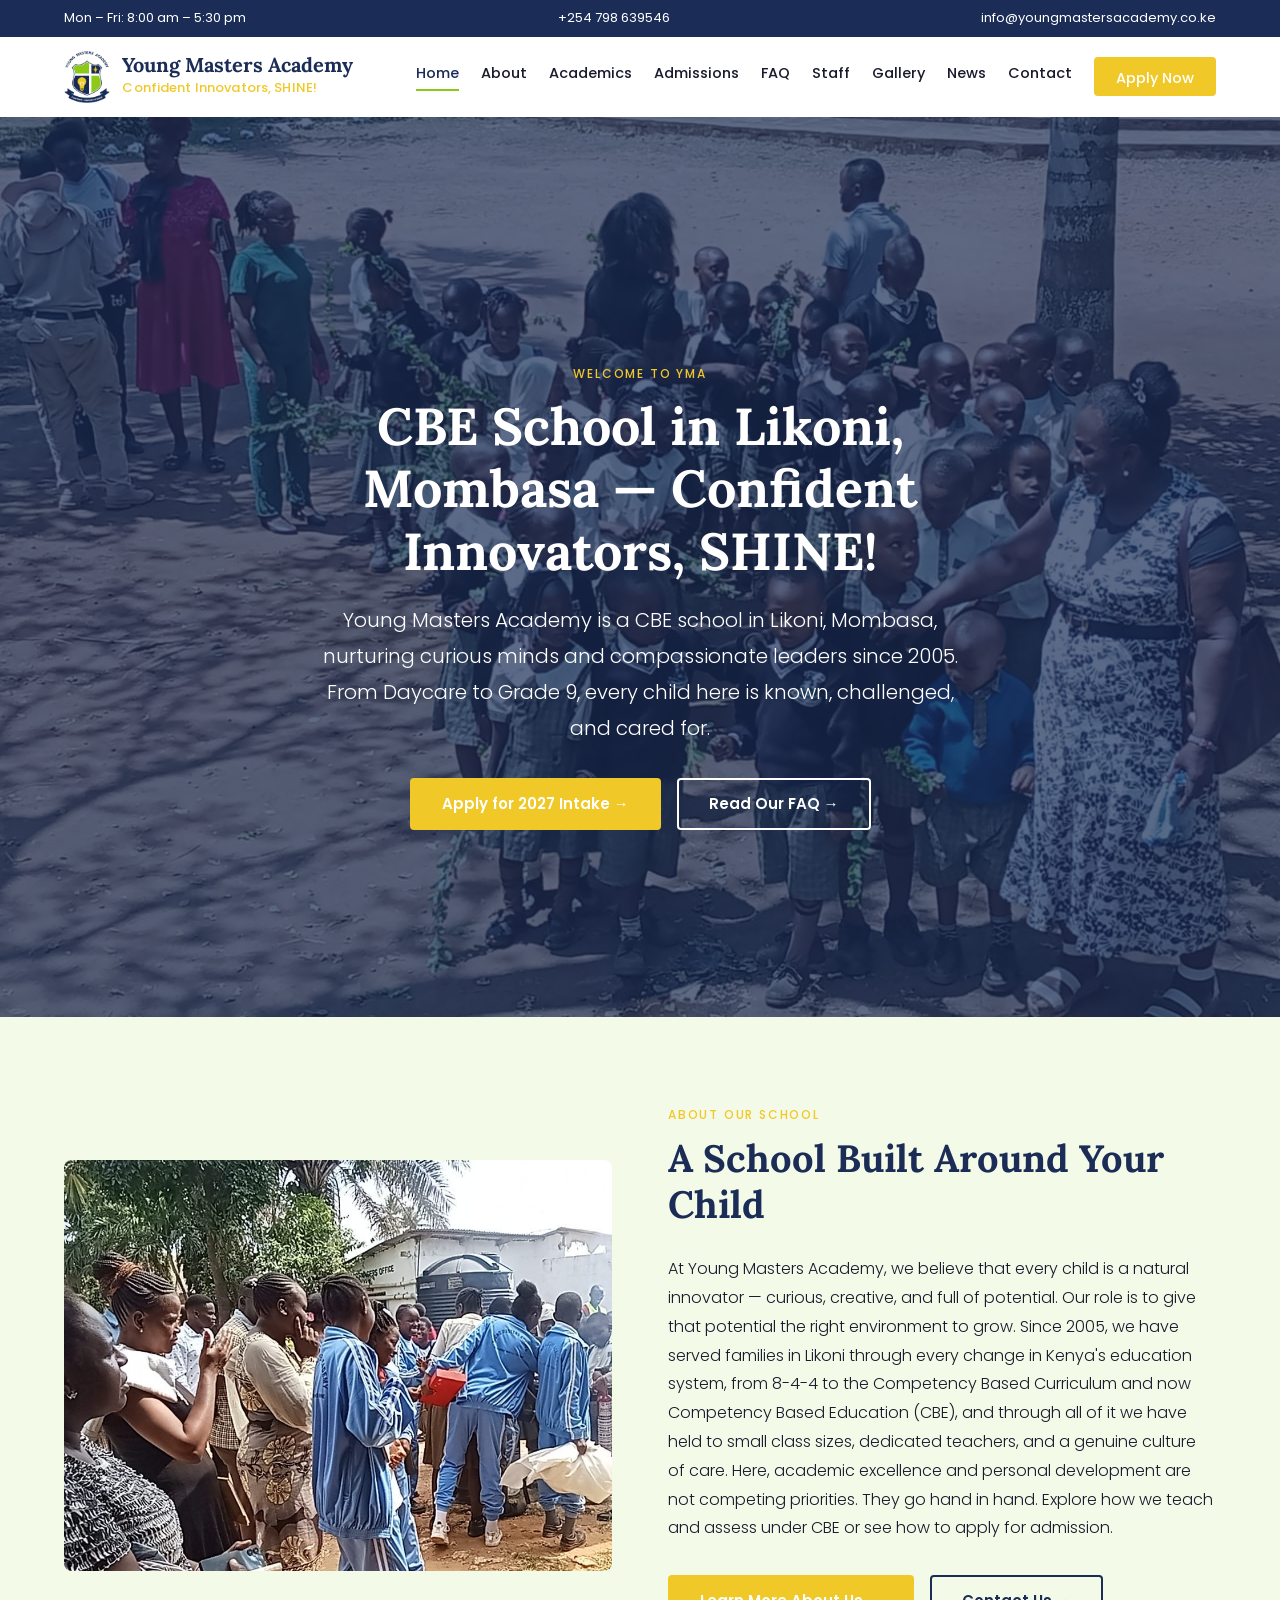
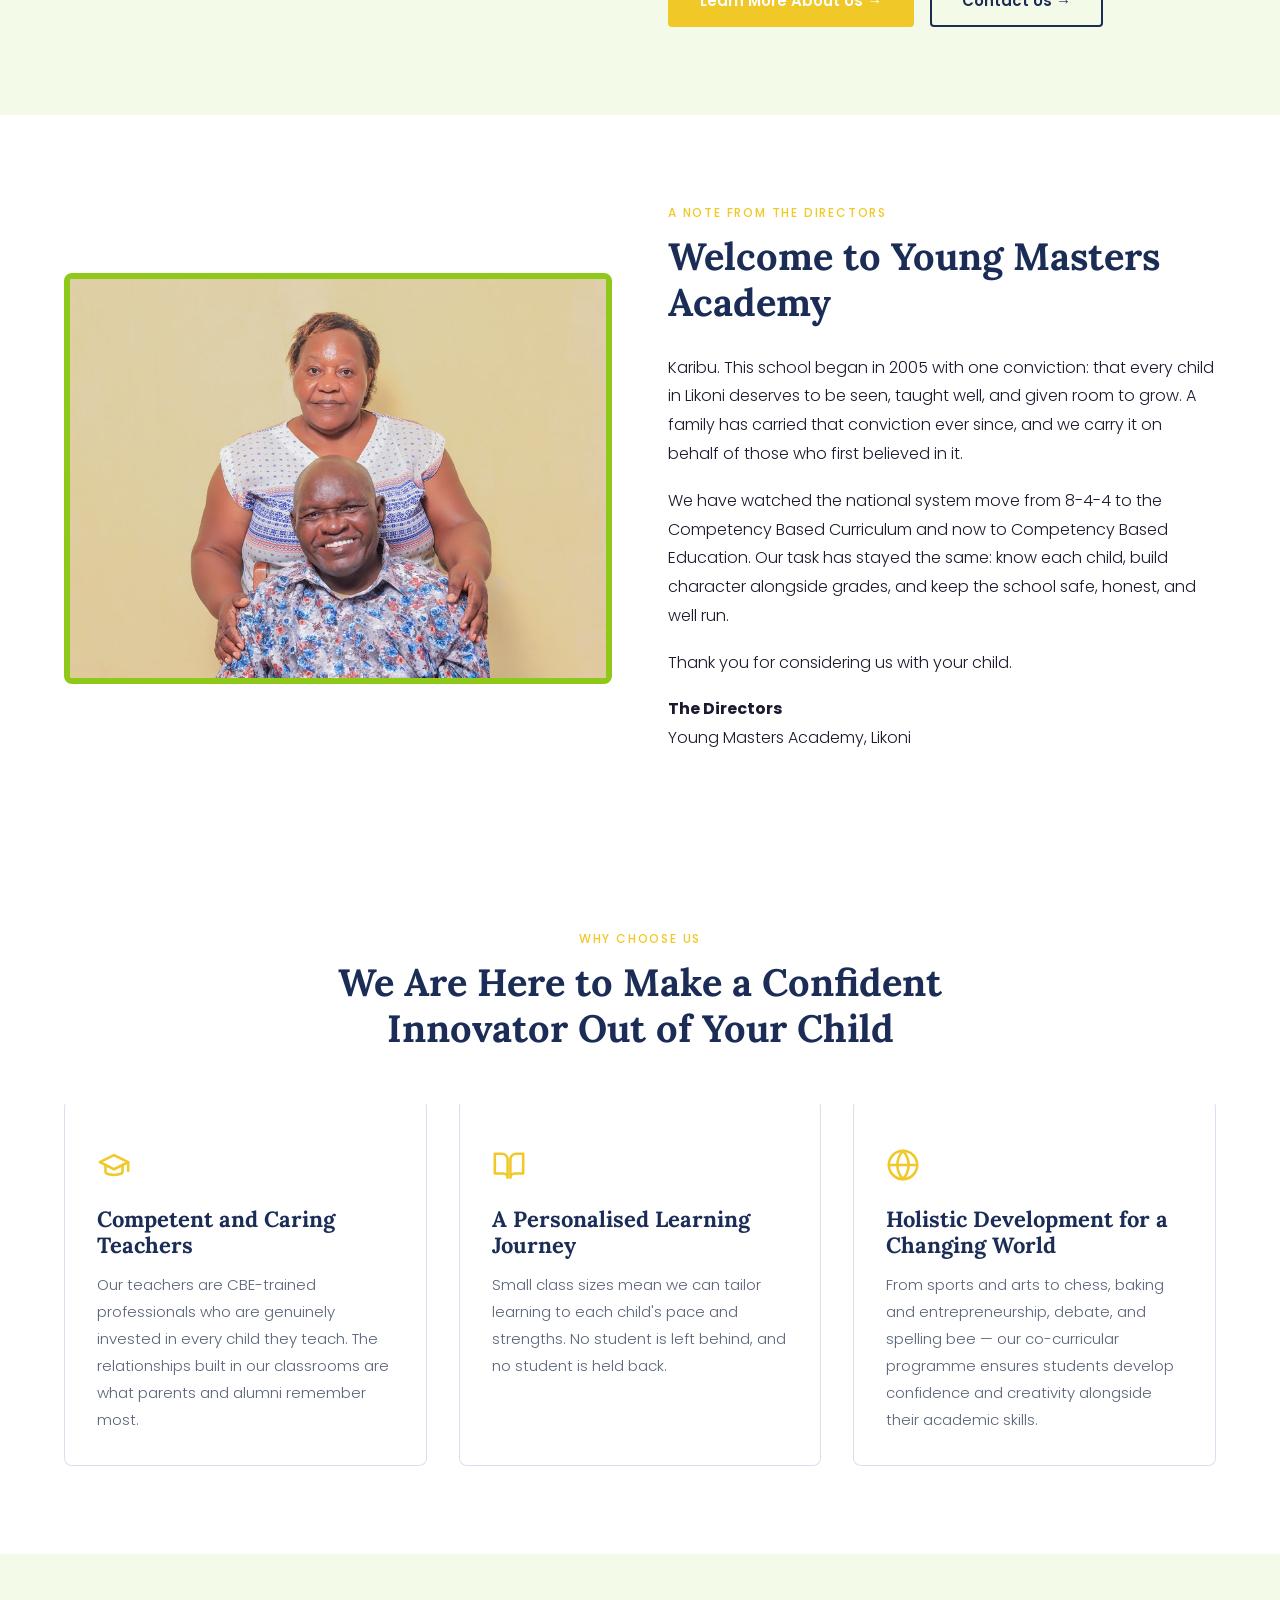
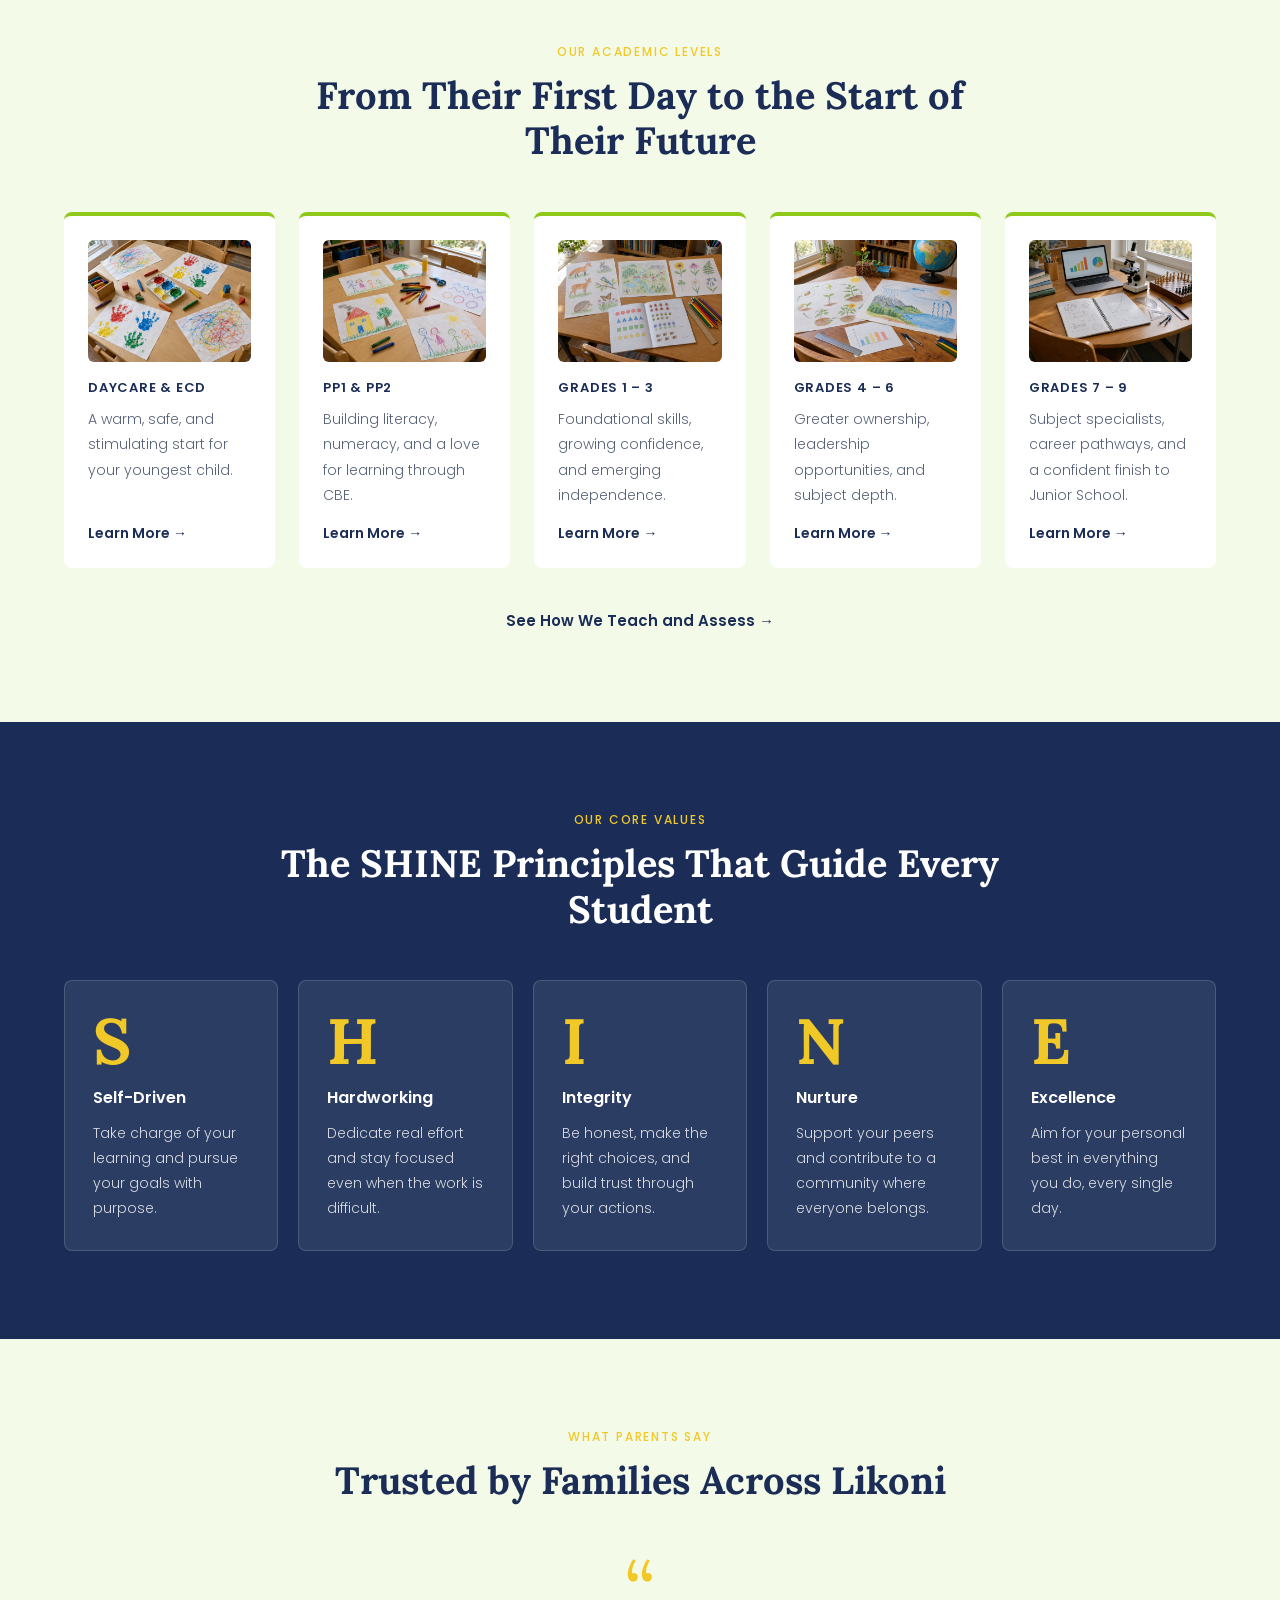
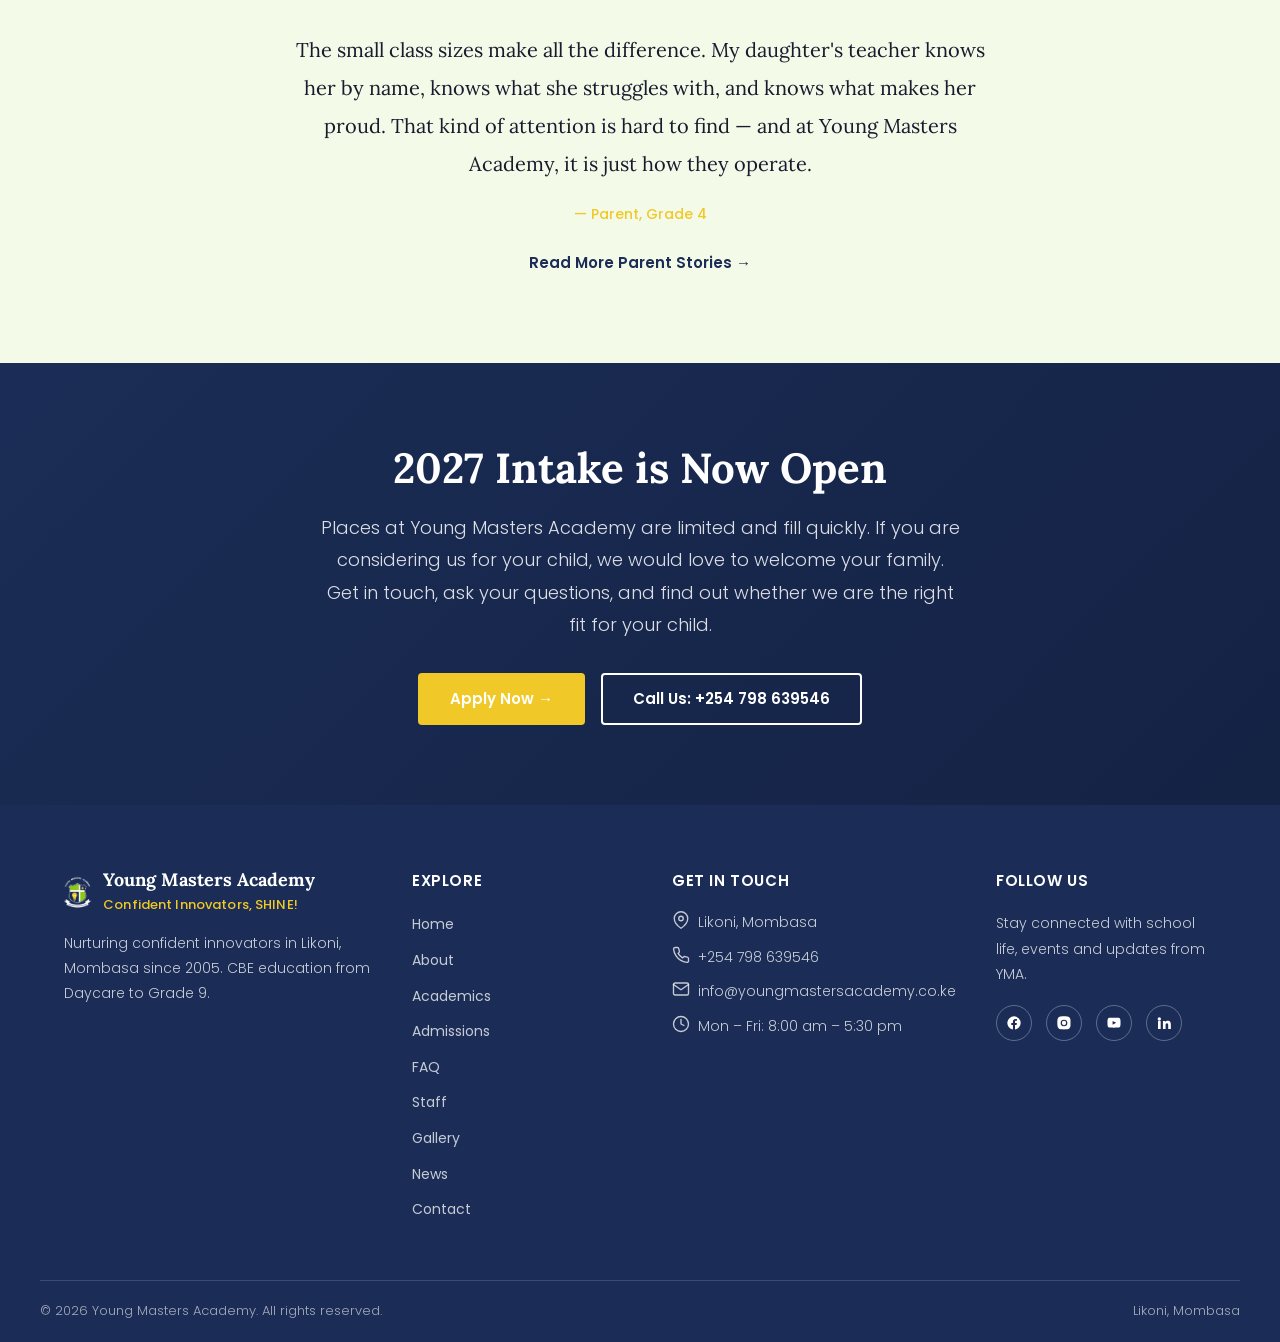
==== commit 8a2e8539: "Update site pages, styles, images, and add FAQ page Co-Authored-By: Claude Sonnet 5.5 <noreply@anthr" ====
--- a/index.html
+++ b/index.html
@@ -7,7 +7,7 @@
   PHASE ROADMAP:
   Phase 1 (current): Static informational site — 8 pages, Formspree forms
   Phase 2 (next):    WhatsApp API, M-Pesa payments, CMS for content updates
-  Phase 3 (future):  Parent/student portal, CBC progress tracking, admin dashboard
+  Phase 3 (future):  Parent/student portal, CBE progress tracking, admin dashboard
 
   School: Young Masters Academy, Likoni, Mombasa, Kenya
   Contact: info@youngmastersacademy.co.ke | +254 798 639546
@@ -45,9 +45,9 @@
 <head>
 <meta charset="UTF-8">
 <meta name="viewport" content="width=device-width, initial-scale=1.0">
-<title>CBC School in Likoni Mombasa | Young Masters Academy</title>
-<meta name="description" content="Young Masters Academy is a CBC school in Likoni, Mombasa, offering education from Daycare to Grade 9. Small classes, caring teachers, and a community built for your child to shine.">
-<meta name="keywords" content="Young Masters Academy, CBC school Mombasa, private school Likoni, CBC school Kenya, Daycare Mombasa, Grade 9 school Mombasa, Confident Innovators">
+<title>CBE School in Likoni Mombasa | Young Masters Academy</title>
+<meta name="description" content="Young Masters Academy is a CBE school in Likoni, Mombasa, offering education from Daycare to Grade 9. Small classes, caring teachers, and a community built for your child to shine.">
+<meta name="keywords" content="Young Masters Academy, CBE school Mombasa, private school Likoni, CBE school Kenya, Daycare Mombasa, Grade 9 school Mombasa, Confident Innovators">
 <meta name="author" content="Young Masters Academy">
 <meta name="robots" content="index, follow">
 
@@ -55,21 +55,21 @@
 <meta property="og:type" content="website">
 <meta property="og:site_name" content="Young Masters Academy">
 <meta property="og:url" content="https://youngmastersacademy.sc.ke/">
-<meta property="og:title" content="Young Masters Academy — Where Confident Innovators SHINE">
-<meta property="og:description" content="A CBC school in Likoni, Mombasa, nurturing confident innovators from Daycare to Grade 9 — small classes, caring teachers, real community.">
+<meta property="og:title" content="Young Masters Academy — Confident Innovators, SHINE!">
+<meta property="og:description" content="A CBE school in Likoni, Mombasa, nurturing confident innovators from Daycare to Grade 9 — small classes, caring teachers, real community.">
 <meta property="og:image" content="https://youngmastersacademy.sc.ke/assets/images/logo/logo-main.png">
 <meta property="og:image:width" content="2170">
 <meta property="og:image:height" content="2429">
-<meta property="og:image:alt" content="Young Masters Academy school crest — Where Confident Innovators SHINE, Likoni, Mombasa">
+<meta property="og:image:alt" content="Young Masters Academy school crest — Confident Innovators, SHINE! Likoni, Mombasa">
 <meta property="og:locale" content="en_KE">
 
 <!-- Twitter / X Card -->
 <meta name="twitter:card" content="summary_large_image">
 <meta name="twitter:site" content="@youngmastersacademy">
-<meta name="twitter:title" content="Young Masters Academy — Where Confident Innovators SHINE">
-<meta name="twitter:description" content="A CBC school in Likoni, Mombasa, nurturing confident innovators from Daycare to Grade 9 — small classes, caring teachers, real community.">
+<meta name="twitter:title" content="Young Masters Academy — Confident Innovators, SHINE!">
+<meta name="twitter:description" content="A CBE school in Likoni, Mombasa, nurturing confident innovators from Daycare to Grade 9 — small classes, caring teachers, real community.">
 <meta name="twitter:image" content="https://youngmastersacademy.sc.ke/assets/images/logo/logo-main.png">
-<meta name="twitter:image:alt" content="Young Masters Academy school crest — Where Confident Innovators SHINE, Likoni, Mombasa">
+<meta name="twitter:image:alt" content="Young Masters Academy school crest — Confident Innovators, SHINE! Likoni, Mombasa">
 
 <!-- Canonical URL -->
 <link rel="canonical" href="https://youngmastersacademy.sc.ke/">
@@ -82,7 +82,7 @@
 
 <link rel="preconnect" href="https://fonts.googleapis.com">
 <link rel="preconnect" href="https://fonts.gstatic.com" crossorigin>
-<link href="https://fonts.googleapis.com/css2?family=Playfair+Display:ital,wght@0,400;0,700;1,400&family=Poppins:wght@300;400;500;600&display=swap" rel="stylesheet">
+<link href="https://fonts.googleapis.com/css2?family=Lora:wght@400;500;600;700&family=Poppins:wght@300;400;500;600&display=swap" rel="stylesheet">
 <link rel="icon" type="image/x-icon" href="favicon.ico">
 <link rel="icon" type="image/png" sizes="32x32" href="assets/images/logo/favicon-32.png">
 <link rel="icon" type="image/png" sizes="16x16" href="assets/images/logo/favicon-16.png">
@@ -105,20 +105,20 @@
     "height": 300
   },
   "image": "https://youngmastersacademy.sc.ke/assets/images/logo/logo-main.png",
-  "description": "Young Masters Academy is a CBC school in Likoni, Mombasa, Kenya, offering education from Daycare to Grade 9. Founded in 2005. Where Confident Innovators SHINE.",
+  "description": "Young Masters Academy is a CBE school in Likoni, Mombasa, Kenya, offering education from Daycare to Grade 9. Founded in 2005. Confident Innovators, SHINE!",
   "foundingDate": "2005",
   "priceRange": "KSh",
   "address": {
     "@type": "PostalAddress",
-    "streetAddress": "Likoni",
+    "streetAddress": "Deliverance Church International Likoni compound, Likoni-Ukunda Road, Kitaruni",
     "addressLocality": "Mombasa",
     "addressRegion": "Coast",
     "addressCountry": "KE"
   },
   "geo": {
     "@type": "GeoCoordinates",
-    "latitude": -4.0833,
-    "longitude": 39.6667
+    "latitude": -4.0942,
+    "longitude": 39.6495
   },
   "telephone": "+254798639546",
   "email": "info@youngmastersacademy.co.ke",
@@ -131,17 +131,16 @@
     }
   ],
   "sameAs": [],
-  "hasMap": "https://www.google.com/maps/search/Young+Masters+Academy+Likoni+Mombasa",
-  "curriculumType": "Competency Based Curriculum (CBC)",
-  "numberOfStudents": 230,
-  "slogan": "Where Confident Innovators SHINE",
+  "hasMap": "https://www.google.com/maps?q=-4.0942,39.6495",
+  "curriculumType": "Competency Based Education (CBE)",
+  "slogan": "Confident Innovators, SHINE!",
   "educationalLevel": ["Daycare", "ECD", "PP1", "PP2", "Grade 1", "Grade 2", "Grade 3", "Grade 4", "Grade 5", "Grade 6", "Grade 7", "Grade 8", "Grade 9"],
   "areaServed": {
     "@type": "GeoCircle",
     "geoMidpoint": {
       "@type": "GeoCoordinates",
-      "latitude": -4.0833,
-      "longitude": 39.6667
+      "latitude": -4.0942,
+      "longitude": 39.6495
     },
     "geoRadius": "10000"
   }
@@ -156,42 +155,42 @@
   "mainEntity": [
     {
       "@type": "Question",
-      "name": "Where is Young Masters Academy located?",
+      "name": "Which levels do you offer?",
       "acceptedAnswer": {
         "@type": "Answer",
-        "text": "Young Masters Academy is located in Likoni, on the south side of Mombasa, Kenya. We are accessible from the Likoni Ferry and clearly signposted on the main road."
+        "text": "We offer Daycare and ECD, Pre-Primary (PP1 and PP2), Lower Primary (Grades 1 to 3), Upper Primary (Grades 4 to 6), and Junior School (Grades 7 to 9). You can read about each level on the Academics page."
       }
     },
     {
       "@type": "Question",
-      "name": "What curriculum does Young Masters Academy follow?",
+      "name": "Where exactly are you located?",
       "acceptedAnswer": {
         "@type": "Answer",
-        "text": "Young Masters Academy follows Kenya's Competency Based Curriculum (CBC). We offer CBC education from Daycare through to Grade 9, with class teachers at lower levels and subject specialists at Junior Secondary."
+        "text": "We are on the compound of Deliverance Church International Likoni, in the Kitaruni area along Likoni-Ukunda Road, Likoni, Mombasa. The map on our contact page is zoomed in on the church so you can find us easily."
       }
     },
     {
       "@type": "Question",
-      "name": "What grades does Young Masters Academy offer?",
+      "name": "What is Competency Based Education (CBE), and how does YMA use it?",
       "acceptedAnswer": {
         "@type": "Answer",
-        "text": "We offer education from Daycare and Early Childhood Development (ECD) through Pre-Primary (PP1 and PP2), Lower Primary (Grades 1–3), Upper Primary (Grades 4–6), and Junior Secondary (Grades 7–9)."
+        "text": "CBE asks 'What can my child do?' rather than only 'What does my child know?' Learners are assessed over time through tasks, projects, observation, and tests, and their progress is recorded against competencies. We teach and assess in line with national policy. Read more on our Academics page."
       }
     },
     {
       "@type": "Question",
-      "name": "How do I enrol my child at Young Masters Academy?",
+      "name": "How do I apply?",
       "acceptedAnswer": {
         "@type": "Answer",
-        "text": "You can apply online through our admissions portal at accounts.youngmastersacademy.sc.ke, or visit us in Likoni Monday to Friday between 8:00am and 5:30pm. Our 2027 intake is currently open."
+        "text": "Complete the online application through our admissions portal, or contact the school office by phone, WhatsApp, or the contact form. We acknowledge applications within two working days."
       }
     },
     {
       "@type": "Question",
-      "name": "What is the phone number for Young Masters Academy?",
+      "name": "How can I reach the school?",
       "acceptedAnswer": {
         "@type": "Answer",
-        "text": "You can reach Young Masters Academy by phone or WhatsApp at +254 798 639546. We are available Monday to Friday, 8:00am to 5:30pm."
+        "text": "Call or WhatsApp +254 798 639546, or email info@youngmastersacademy.co.ke. Our office hours are Monday to Friday, 8:00 am to 5:30 pm."
       }
     }
   ]
@@ -213,10 +212,10 @@
 <nav class="navbar" id="navbar" aria-label="Main navigation">
     <div class="container nav-inner">
       <a href="index.html" class="brand">
-        <img src="assets/images/logo/logo-main.png" alt="Young Masters Academy logo — Where Confident Innovators SHINE" width="2170" height="2429">
+        <img src="assets/images/logo/logo-main.png" alt="Young Masters Academy logo — Confident Innovators, SHINE!" width="2170" height="2429">
         <span class="brand-text">
           <span class="brand-name">Young Masters Academy</span>
-          <span class="tagline-italic">Where Confident Innovators SHINE</span>
+          <span class="tagline-italic">Confident Innovators, SHINE!</span>
         </span>
       </a>
 
@@ -225,6 +224,7 @@
         <a href="about.html">About</a>
         <a href="academics.html">Academics</a>
         <a href="admissions.html">Admissions</a>
+        <a href="faq.html">FAQ</a>
         <a href="staff.html">Staff</a>
         <a href="gallery.html">Gallery</a>
         <a href="news.html">News</a>
@@ -242,6 +242,7 @@
       <a href="about.html">About</a>
       <a href="academics.html">Academics</a>
       <a href="admissions.html">Admissions</a>
+      <a href="faq.html">FAQ</a>
       <a href="staff.html">Staff</a>
       <a href="gallery.html">Gallery</a>
       <a href="news.html">News</a>
@@ -257,53 +258,49 @@
   <div class="container">
     <div class="hero-content">
       <span class="section-label">Welcome to YMA</span>
-      <h1>CBC School in Likoni, Mombasa — Where Confident Innovators SHINE</h1>
-      <p class="hero-sub">Young Masters Academy is a CBC school in Likoni, Mombasa, nurturing curious minds and compassionate leaders since 2005. From Daycare to Grade 9, every child here is known, challenged, and cared for.</p>
+      <h1>CBE School in Likoni, Mombasa — Confident Innovators, SHINE!</h1>
+      <p class="hero-sub">Young Masters Academy is a CBE school in Likoni, Mombasa, nurturing curious minds and compassionate leaders since 2005. From Daycare to Grade 9, every child here is known, challenged, and cared for.</p>
       <div class="hero-buttons">
         <a href="https://accounts.youngmastersacademy.sc.ke/guest/request" class="btn btn-primary" target="_blank" rel="noopener noreferrer">Apply for 2027 Intake →</a>
-        <a href="contact.html" class="btn btn-outline-white">Book a School Tour →</a>
+        <a href="faq.html" class="btn btn-outline-white">Read Our FAQ →</a>
       </div>
     </div>
   </div>
 </section>
 <!-- PHASE 2: Replace static CTA with live intake status badge from CMS -->
-
-<!-- ============ SECTION 2: STATS BAR ============ -->
-<section class="stats-bar">
-  <div class="container stats-grid">
-    <div class="reveal">
-      <div class="stat-number" data-count-to="15">0</div>
-      <div class="stat-label">Qualified, CBC-Trained Teachers</div>
-    </div>
-    <div class="reveal">
-      <div class="stat-number" data-count-to="20" data-suffix=" Years">0</div>
-      <div class="stat-label">of Educational Excellence in Likoni</div>
-    </div>
-    <div class="reveal">
-      <div class="stat-number" data-count-to="230">0</div>
-      <div class="stat-label">Students Currently Enrolled</div>
-    </div>
-    <div class="reveal">
-      <div class="stat-number" data-count-to="130" data-suffix="+">0</div>
-      <div class="stat-label">Families Who Call YMA Home</div>
-    </div>
-  </div>
-</section>
 
 <!-- ============ SECTION 3: ABOUT INTRO ============ -->
 <section class="section bg-off-white">
   <div class="container two-col">
     <div class="col-media reveal">
-      <img src="assets/images/about/about-story.jpg" alt="Young Masters Academy school building entrance, Likoni, Mombasa, Kenya" class="img-fallback-outdoor" width="800" height="600" loading="lazy">
+      <img src="assets/images/about/about-story.jpg" alt="Learners and teachers at a safety class at Young Masters Academy, Likoni, Mombasa" class="img-fallback-outdoor" width="800" height="600" loading="lazy">
     </div>
     <div class="col-text reveal">
       <span class="section-label">About Our School</span>
       <h2>A School Built Around Your Child</h2>
-      <p class="body-text">At Young Masters Academy, we believe that every child is a natural innovator — curious, creative, and full of potential. Our role is to give that potential the right environment to grow. Since 2005, we have served families as a private school in Likoni, combining the rigour of Kenya's Competency Based Curriculum with small class sizes, dedicated teachers, and a genuine culture of care. Here, academic excellence and personal development are not competing priorities. They go hand in hand. Explore our <a href="academics.html">CBC curriculum</a> or see how to <a href="admissions.html">apply for admission</a>.</p>
+      <p class="body-text">At Young Masters Academy, we believe that every child is a natural innovator — curious, creative, and full of potential. Our role is to give that potential the right environment to grow. Since 2005, we have served families in Likoni through every change in Kenya's education system, from 8-4-4 to the Competency Based Curriculum and now Competency Based Education (CBE), and through all of it we have held to small class sizes, dedicated teachers, and a genuine culture of care. Here, academic excellence and personal development are not competing priorities. They go hand in hand. Explore <a href="academics.html#cbe">how we teach and assess under CBE</a> or see <a href="admissions.html#how-to-apply">how to apply for admission</a>.</p>
       <div class="hero-buttons">
         <a href="about.html" class="btn btn-primary">Learn More About Us →</a>
-        <a href="contact.html" class="btn btn-secondary-dark">Book a Tour →</a>
-      </div>
+        <a href="contact.html" class="btn btn-secondary-dark">Contact Us →</a>
+      </div>
+    </div>
+  </div>
+</section>
+
+<!-- ============ SECTION 3B: NOTE FROM THE DIRECTORS ============ -->
+<!-- UPDATE: Add the photograph honouring the directors' parents at assets/images/about/directors-parents.jpg, and confirm the wording below -->
+<section class="section bg-white">
+  <div class="container two-col">
+    <div class="col-media reveal">
+      <img src="assets/images/about/directors-parents.jpg" alt="A portrait honouring the parents of the directors of Young Masters Academy" class="img-fallback-portrait directors-photo" width="800" height="900" loading="lazy">
+    </div>
+    <div class="col-text reveal">
+      <span class="section-label">A Note from the Directors</span>
+      <h2>Welcome to Young Masters Academy</h2>
+      <p class="body-text" style="margin-bottom: 18px;">Karibu. This school began in 2005 with one conviction: that every child in Likoni deserves to be seen, taught well, and given room to grow. A family has carried that conviction ever since, and we carry it on behalf of those who first believed in it.</p>
+      <p class="body-text" style="margin-bottom: 18px;">We have watched the national system move from 8-4-4 to the Competency Based Curriculum and now to Competency Based Education. Our task has stayed the same: know each child, build character alongside grades, and keep the school safe, honest, and well run.</p>
+      <p class="body-text" style="margin-bottom: 18px;">Thank you for considering us with your child.</p>
+      <p class="body-text"><strong>The Directors</strong><br>Young Masters Academy, Likoni</p>
     </div>
   </div>
 </section>
@@ -319,7 +316,7 @@
       <div class="card reveal">
         <span class="card-icon" aria-hidden="true"><svg class="icon" viewBox="0 0 24 24" fill="none" stroke="currentColor" stroke-width="1.8" stroke-linecap="round" stroke-linejoin="round" aria-hidden="true"><path d="M22 10 12 5 2 10l10 5 10-5z"/><path d="M6 12v5c0 1.1 2.7 2 6 2s6-.9 6-2v-5"/><path d="M22 10v6"/></svg></span>
         <h3>Competent and Caring Teachers</h3>
-        <p>Our teachers are CBC-trained professionals who are genuinely invested in every child they teach. The relationships built in our classrooms are what parents and alumni remember most.</p>
+        <p>Our teachers are CBE-trained professionals who are genuinely invested in every child they teach. The relationships built in our classrooms are what parents and alumni remember most.</p>
       </div>
       <div class="card reveal">
         <span class="card-icon" aria-hidden="true"><svg class="icon" viewBox="0 0 24 24" fill="none" stroke="currentColor" stroke-width="1.8" stroke-linecap="round" stroke-linejoin="round" aria-hidden="true"><path d="M2 4h5a4 4 0 0 1 4 4v13a3 3 0 0 0-3-3H2z"/><path d="M22 4h-5a4 4 0 0 0-4 4v13a3 3 0 0 1 3-3h6z"/></svg></span>
@@ -329,7 +326,7 @@
       <div class="card reveal">
         <span class="card-icon" aria-hidden="true"><svg class="icon" viewBox="0 0 24 24" fill="none" stroke="currentColor" stroke-width="1.8" stroke-linecap="round" stroke-linejoin="round" aria-hidden="true"><circle cx="12" cy="12" r="10"/><line x1="2" y1="12" x2="22" y2="12"/><path d="M12 2a15.3 15.3 0 0 1 4 10 15.3 15.3 0 0 1-4 10 15.3 15.3 0 0 1-4-10 15.3 15.3 0 0 1 4-10z"/></svg></span>
         <h3>Holistic Development for a Changing World</h3>
-        <p>From sports and music to chess, entrepreneurship, and languages — our co-curricular programme ensures students develop confidence and creativity alongside their academic skills.</p>
+        <p>From sports and arts to chess, baking and entrepreneurship, debate, and spelling bee — our co-curricular programme ensures students develop confidence and creativity alongside their academic skills.</p>
       </div>
     </div>
   </div>
@@ -344,38 +341,38 @@
     </div>
     <div class="grid-5">
       <div class="level-card reveal">
-        <img src="assets/images/classes/daycare.jpg" alt="Daycare and ECD children at Young Masters Academy, Likoni" class="img-fallback-outdoor" width="800" height="600" loading="lazy">
+        <img src="assets/images/classes/daycare.jpg" alt="Daycare artwork: chunky crayon scribbles and finger-paint handprints" class="img-fallback-outdoor" width="800" height="600" loading="lazy">
         <span class="level-label">Daycare &amp; ECD</span>
         <p>A warm, safe, and stimulating start for your youngest child.</p>
         <a href="academics.html#daycare" class="card-link">Learn More →</a>
       </div>
       <div class="level-card reveal">
-        <img src="assets/images/classes/pre-primary.jpg" alt="PP1 and PP2 learners at Young Masters Academy, Likoni" class="img-fallback-outdoor" width="800" height="600" loading="lazy">
+        <img src="assets/images/classes/pre-primary.jpg" alt="Pre-primary drawings of houses, trees and families, with early shapes and wavy lines" class="img-fallback-outdoor" width="800" height="600" loading="lazy">
         <span class="level-label">PP1 &amp; PP2</span>
-        <p>Building literacy, numeracy, and a love for learning through CBC.</p>
+        <p>Building literacy, numeracy, and a love for learning through CBE.</p>
         <a href="academics.html#pre-primary" class="card-link">Learn More →</a>
       </div>
       <div class="level-card reveal">
-        <img src="assets/images/classes/lower-primary.jpg" alt="Grades 1 to 3 learners at Young Masters Academy, Likoni" class="img-fallback-outdoor" width="800" height="600" loading="lazy">
+        <img src="assets/images/classes/lower-primary.jpg" alt="Lower primary work: careful coloured-pencil drawings of animals and plants, and counting sketches" class="img-fallback-outdoor" width="800" height="600" loading="lazy">
         <span class="level-label">Grades 1 – 3</span>
         <p>Foundational skills, growing confidence, and emerging independence.</p>
         <a href="academics.html#lower-primary" class="card-link">Learn More →</a>
       </div>
       <div class="level-card reveal">
-        <img src="assets/images/classes/upper-primary.jpg" alt="Grades 4 to 6 learners at Young Masters Academy, Likoni" class="img-fallback-outdoor" width="800" height="600" loading="lazy">
+        <img src="assets/images/classes/upper-primary.jpg" alt="Upper primary project work: plant life cycle and water cycle diagrams, a model and a bar chart" class="img-fallback-outdoor" width="800" height="600" loading="lazy">
         <span class="level-label">Grades 4 – 6</span>
         <p>Greater ownership, leadership opportunities, and subject depth.</p>
         <a href="academics.html#upper-primary" class="card-link">Learn More →</a>
       </div>
       <div class="level-card reveal">
-        <img src="assets/images/classes/junior-secondary.jpg" alt="Grades 7 to 9 learners at Young Masters Academy, Likoni" class="img-fallback-outdoor" width="800" height="600" loading="lazy">
+        <img src="assets/images/classes/junior-secondary.jpg" alt="Junior secondary work: technical sketches, graphs, a laptop chart and a microscope" class="img-fallback-outdoor" width="800" height="600" loading="lazy">
         <span class="level-label">Grades 7 – 9</span>
-        <p>Subject specialists, career pathways, and CBC completion.</p>
+        <p>Subject specialists, career pathways, and a confident finish to Junior School.</p>
         <a href="academics.html#junior-secondary" class="card-link">Learn More →</a>
       </div>
     </div>
     <div class="center-text" style="margin-top: 40px;">
-      <a href="academics.html" class="btn-text">View Full Curriculum →</a>
+      <a href="academics.html#cbe" class="btn-text">See How We Teach and Assess →</a>
     </div>
   </div>
 </section>
@@ -418,6 +415,7 @@
 </section>
 
 <!-- ============ SECTION 7: TESTIMONIAL ============ -->
+<!-- PLACEHOLDER: testimonial is a placeholder. Replace with a real, permission-approved parent quote before going live. -->
 <section class="section bg-off-white">
   <div class="container">
     <div class="section-intro center reveal">
@@ -440,7 +438,7 @@
 <section class="cta-banner">
   <div class="container">
     <h2 class="reveal">2027 Intake is Now Open</h2>
-    <p class="reveal">Places at Young Masters Academy are limited and fill quickly. If you are considering us for your child, we would love to welcome your family. Book a tour, meet our teachers, and see the school for yourself.</p>
+    <p class="reveal">Places at Young Masters Academy are limited and fill quickly. If you are considering us for your child, we would love to welcome your family. Get in touch, ask your questions, and find out whether we are the right fit for your child.</p>
     <div class="hero-buttons reveal">
       <a href="https://accounts.youngmastersacademy.sc.ke/guest/request" class="btn btn-primary" target="_blank" rel="noopener noreferrer">Apply Now →</a>
       <a href="tel:+254798639546" class="btn btn-outline-white">Call Us: +254 798 639546</a>
@@ -456,13 +454,13 @@
   <div class="container footer-grid">
     <div class="footer-about">
       <a href="index.html" class="footer-brand">
-        <img src="assets/images/logo/logo-white.png" alt="Young Masters Academy logo — Where Confident Innovators SHINE" width="2328" height="3508">
+        <img src="assets/images/logo/logo-white.png" alt="Young Masters Academy logo — Confident Innovators, SHINE!" width="2328" height="3508">
         <span class="footer-brand-text">
           <h2>Young Masters Academy</h2>
-          <span class="tagline-italic">Where Confident Innovators SHINE</span>
+          <span class="tagline-italic">Confident Innovators, SHINE!</span>
         </span>
       </a>
-      <p class="footer-blurb">Nurturing confident innovators in Likoni, Mombasa — near the Likoni Ferry — since 2005. CBC education from Daycare to Grade 9.</p>
+      <p class="footer-blurb">Nurturing confident innovators in Likoni, Mombasa since 2005. CBE education from Daycare to Grade 9.</p>
     </div>
 
     <nav class="footer-links-col" aria-label="Footer navigation">
@@ -472,6 +470,7 @@
         <li><a href="about.html">About</a></li>
         <li><a href="academics.html">Academics</a></li>
         <li><a href="admissions.html">Admissions</a></li>
+        <li><a href="faq.html">FAQ</a></li>
         <li><a href="staff.html">Staff</a></li>
         <li><a href="gallery.html">Gallery</a></li>
         <li><a href="news.html">News</a></li>
@@ -482,7 +481,7 @@
     <div class="footer-contact-col">
       <h4>Get In Touch</h4>
       <ul class="footer-contact">
-        <li><svg class="icon" viewBox="0 0 24 24" fill="none" stroke="currentColor" stroke-width="1.8" stroke-linecap="round" stroke-linejoin="round" aria-hidden="true"><path d="M21 10c0 7-9 13-9 13s-9-6-9-13a9 9 0 0 1 18 0z"/><circle cx="12" cy="10" r="3"/></svg> <span>Likoni, Mombasa, Kenya</span></li>
+        <li><svg class="icon" viewBox="0 0 24 24" fill="none" stroke="currentColor" stroke-width="1.8" stroke-linecap="round" stroke-linejoin="round" aria-hidden="true"><path d="M21 10c0 7-9 13-9 13s-9-6-9-13a9 9 0 0 1 18 0z"/><circle cx="12" cy="10" r="3"/></svg> <span>Likoni, Mombasa</span></li>
         <li><svg class="icon" viewBox="0 0 24 24" fill="none" stroke="currentColor" stroke-width="1.8" stroke-linecap="round" stroke-linejoin="round" aria-hidden="true"><path d="M22 16.92v3a2 2 0 0 1-2.18 2 19.79 19.79 0 0 1-8.63-3.07 19.5 19.5 0 0 1-6-6 19.79 19.79 0 0 1-3.07-8.67A2 2 0 0 1 4.11 2h3a2 2 0 0 1 2 1.72c.13.96.36 1.9.7 2.81a2 2 0 0 1-.45 2.11L8.09 9.91a16 16 0 0 0 6 6l1.27-1.27a2 2 0 0 1 2.11-.45c.91.34 1.85.57 2.81.7A2 2 0 0 1 22 16.92z"/></svg> <a href="tel:+254798639546">+254 798 639546</a></li>
         <li><svg class="icon" viewBox="0 0 24 24" fill="none" stroke="currentColor" stroke-width="1.8" stroke-linecap="round" stroke-linejoin="round" aria-hidden="true"><path d="M4 4h16a2 2 0 0 1 2 2v12a2 2 0 0 1-2 2H4a2 2 0 0 1-2-2V6a2 2 0 0 1 2-2z"/><polyline points="22,6 12,13 2,6"/></svg> <a href="mailto:info@youngmastersacademy.co.ke">info@youngmastersacademy.co.ke</a></li>
         <li><svg class="icon" viewBox="0 0 24 24" fill="none" stroke="currentColor" stroke-width="1.8" stroke-linecap="round" stroke-linejoin="round" aria-hidden="true"><circle cx="12" cy="12" r="10"/><polyline points="12,6 12,12 16,14"/></svg> <span>Mon – Fri: 8:00 am – 5:30 pm</span></li>
@@ -514,8 +513,8 @@
   </div>
 
   <div class="container footer-bottom">
-    <span>© 2025 Young Masters Academy. All rights reserved.</span>
-    <span>Likoni, Mombasa, Kenya</span>
+    <span>© 2026 Young Masters Academy. All rights reserved.</span>
+    <span>Likoni, Mombasa</span>
   </div>
 </footer>
 <!-- PHASE 2: Replace social links with actual verified YMA social accounts -->
--- a/css/style.css
+++ b/css/style.css
@@ -20,7 +20,7 @@
   --lime-hover:  #74A614;
   --whatsapp:    #25D366;
 
-  --font-display: 'Playfair Display', serif;
+  --font-display: 'Lora', Georgia, serif;
   --font-body:    'Poppins', sans-serif;
 
   --img-fallback-outdoor: #E8EDE9;
@@ -138,7 +138,7 @@
 
 .tagline-italic {
   font-family: var(--font-display);
-  font-style: italic;
+  font-style: normal;
 }
 
 .section-label {
@@ -484,6 +484,7 @@
   flex-direction: column;
 }
 .level-card img {
+  width: 100%;
   border-radius: 6px;
   aspect-ratio: 4/3;
   object-fit: cover;
@@ -562,7 +563,7 @@
   display: flex;
   flex-direction: column;
 }
-.news-card img { aspect-ratio: 16/10; object-fit: cover; background-color: var(--img-fallback-outdoor); }
+.news-card img { width: 100%; aspect-ratio: 16/10; object-fit: cover; background-color: var(--img-fallback-outdoor); }
 .news-card-body { padding: 22px; display: flex; flex-direction: column; flex: 1; }
 .tag-badge {
   display: inline-block;
@@ -612,7 +613,7 @@
   flex: 1 1 180px;
   transition: background-color 0.25s ease;
 }
-.shine-card:hover { background: rgba(240, 200, 40, 0.2); }
+.shine-card:hover, .shine-card:focus-within { background: var(--white); border-color: var(--white); }
 .shine-letter {
   font-family: var(--font-display);
   color: var(--gold);
@@ -824,7 +825,7 @@
 }
 .testimonial-featured .quote-text {
   font-family: var(--font-display);
-  font-style: italic;
+  font-style: normal;
   color: var(--text-dark);
   font-size: 20px;
   line-height: 1.9;
@@ -887,7 +888,7 @@
   padding-bottom: 48px;
 }
 .footer-brand { display: flex; align-items: center; gap: 10px; margin-bottom: 14px; }
-.footer-brand img { height: 44px; }
+.footer-brand img { height: 44px; width: auto; flex-shrink: 0; }
 .footer-brand-text h2 { font-size: 18px; color: var(--white); font-family: var(--font-display); }
 .footer-brand-text .tagline-italic { color: var(--gold); font-size: 13px; }
 .footer-blurb { font-weight: 300; font-size: 14px; color: rgba(255,255,255,0.75); margin-top: 14px; }
@@ -1008,7 +1009,7 @@
 }
 .checklist li:last-child { border-bottom: none; }
 .checklist .check-icon { color: var(--gold); font-weight: 700; flex-shrink: 0; }
-.checklist-note { margin-top: 20px; font-style: italic; color: var(--text-mid); font-size: 14px; }
+.checklist-note { margin-top: 20px; font-style: normal; color: var(--text-mid); font-size: 14px; }
 
 /* Contact page */
 .contact-details-list { margin-top: 24px; }
@@ -1075,7 +1076,7 @@
 }
 .belief-card p {
   font-family: var(--font-display);
-  font-style: italic;
+  font-style: normal;
   color: var(--text-dark);
   font-size: 18px;
   line-height: 1.7;
@@ -1178,3 +1179,77 @@
   from { opacity: 0; transform: translateY(16px); }
   to { opacity: 1; transform: translateY(0); }
 }
+
+
+/* ============================================================
+   18. READABILITY & NEW COMPONENTS (Oct 2026)
+   Original navy / lime / gold colour scheme retained.
+   ============================================================ */
+.tagline-italic { font-family: var(--font-body); font-style: normal; font-weight: 500; letter-spacing: 0.01em; }
+
+/* navbar breathing room between logo and menu */
+.nav-inner { gap: 48px; }
+.nav-links { gap: 22px; }
+.nav-links a { font-size: 14.5px; white-space: nowrap; }
+@media (max-width: 1180px) {
+  .nav-links { display: none; }
+  .hamburger { display: flex; }
+  .mobile-menu { display: flex; }
+}
+
+/* activities on navy */
+.activity-card .competency-line { font-size: 12px; font-weight: 500; color: var(--gold); letter-spacing: 0.02em; margin-top: 12px; padding-top: 10px; border-top: 1px solid rgba(255,255,255,0.2); }
+.activity-note { text-align: center; font-size: 13px; color: rgba(255,255,255,0.85); max-width: 640px; margin: 28px auto 0; }
+.activity-note a, .inline-link { color: var(--gold); text-decoration: underline; font-weight: 600; }
+
+/* directors' note photo */
+.directors-photo { width: 100%; height: auto; aspect-ratio: 8 / 9; object-fit: cover; object-position: center top; border-radius: 8px; border: 6px solid var(--lime); background-color: var(--img-fallback-portrait); }
+.col-text > h2 { margin-bottom: 28px; }
+
+/* leadership bios */
+.staff-bio { font-size: 13px; font-weight: 400; color: var(--text-mid); margin-top: 6px; line-height: 1.5; max-width: 220px; margin-left: auto; margin-right: auto; }
+
+/* policy panel (academics) */
+.policy-box { margin-top: 32px; background: var(--off-white); border-left: 5px solid var(--lime); border-radius: 0 8px 8px 0; padding: 24px 28px; }
+.policy-box h3 { font-size: 18px; margin-bottom: 12px; }
+.policy-list { list-style: none; display: grid; gap: 14px; }
+.policy-list li { font-size: 15px; line-height: 1.7; color: var(--text-dark); }
+.policy-list a, .transfer-steps a, .note-box a, .faq-answer a { color: var(--navy); text-decoration: underline; font-weight: 500; }
+
+/* transfers (admissions) */
+.transfer-steps { margin: 28px 0 0 22px; display: grid; gap: 16px; }
+.transfer-steps li { padding-left: 6px; line-height: 1.7; font-size: 16px; }
+.transfer-steps li::marker { color: var(--navy); font-weight: 700; }
+.note-box { margin-top: 32px; background: var(--white); border: 2px solid var(--lime); border-radius: 8px; padding: 22px 26px; }
+.note-box p { font-size: 15px; line-height: 1.7; }
+.note-box .source-line { font-size: 13px; color: var(--text-mid); margin-top: 12px; }
+
+/* FAQ */
+.faq-wrap { max-width: 860px; }
+.faq-top { display: flex; align-items: flex-start; justify-content: space-between; gap: 20px; flex-wrap: wrap; }
+.faq-toggle-all { background: none; border: 2px solid var(--navy); border-radius: 4px; padding: 8px 18px; cursor: pointer; font-family: var(--font-body); }
+.faq-toggle-all:hover { background: var(--navy); color: var(--white); }
+.faq-jump { display: flex; flex-wrap: wrap; gap: 10px; margin: 24px 0 8px; }
+.faq-jump a { background: var(--off-white); color: var(--navy); border: 1px solid var(--lime); font-weight: 600; font-size: 14px; padding: 8px 16px; border-radius: 999px; }
+.faq-jump a:hover { background: var(--navy); color: var(--white); border-color: var(--navy); }
+.faq-group { margin-top: 44px; scroll-margin-top: 100px; }
+.faq-group h2 { font-size: 28px; margin-bottom: 14px; }
+.faq-item { border-bottom: 1px solid var(--border); }
+.faq-item summary { cursor: pointer; list-style: none; padding: 18px 40px 18px 0; font-weight: 600; font-size: 17px; color: var(--navy); position: relative; }
+.faq-item summary::-webkit-details-marker { display: none; }
+.faq-item summary::after { content: "+"; position: absolute; right: 6px; top: 50%; transform: translateY(-50%); width: 26px; height: 26px; border-radius: 50%; background: var(--off-white); border: 1px solid var(--lime); color: var(--navy); font-weight: 700; text-align: center; line-height: 24px; }
+.faq-item[open] summary::after { content: "\2212"; }
+.faq-item summary:focus-visible { outline: 3px solid var(--navy); outline-offset: 2px; }
+.faq-answer { padding: 0 0 20px; }
+.faq-answer p { font-size: 16px; line-height: 1.75; color: var(--text-dark); }
+
+@media (max-width: 768px) {
+  .faq-item summary { font-size: 16px; }
+  .policy-box { padding: 20px; }
+}
+
+/* SHINE cards: white highlight on hover, with text flipped to navy for contrast */
+.shine-card, .shine-letter, .shine-name, .shine-desc { transition: background-color 0.25s ease, border-color 0.25s ease, color 0.25s ease; }
+.shine-card:hover .shine-letter, .shine-card:focus-within .shine-letter { color: var(--navy); }
+.shine-card:hover .shine-name, .shine-card:focus-within .shine-name { color: var(--navy); }
+.shine-card:hover .shine-desc, .shine-card:focus-within .shine-desc { color: var(--text-dark); }
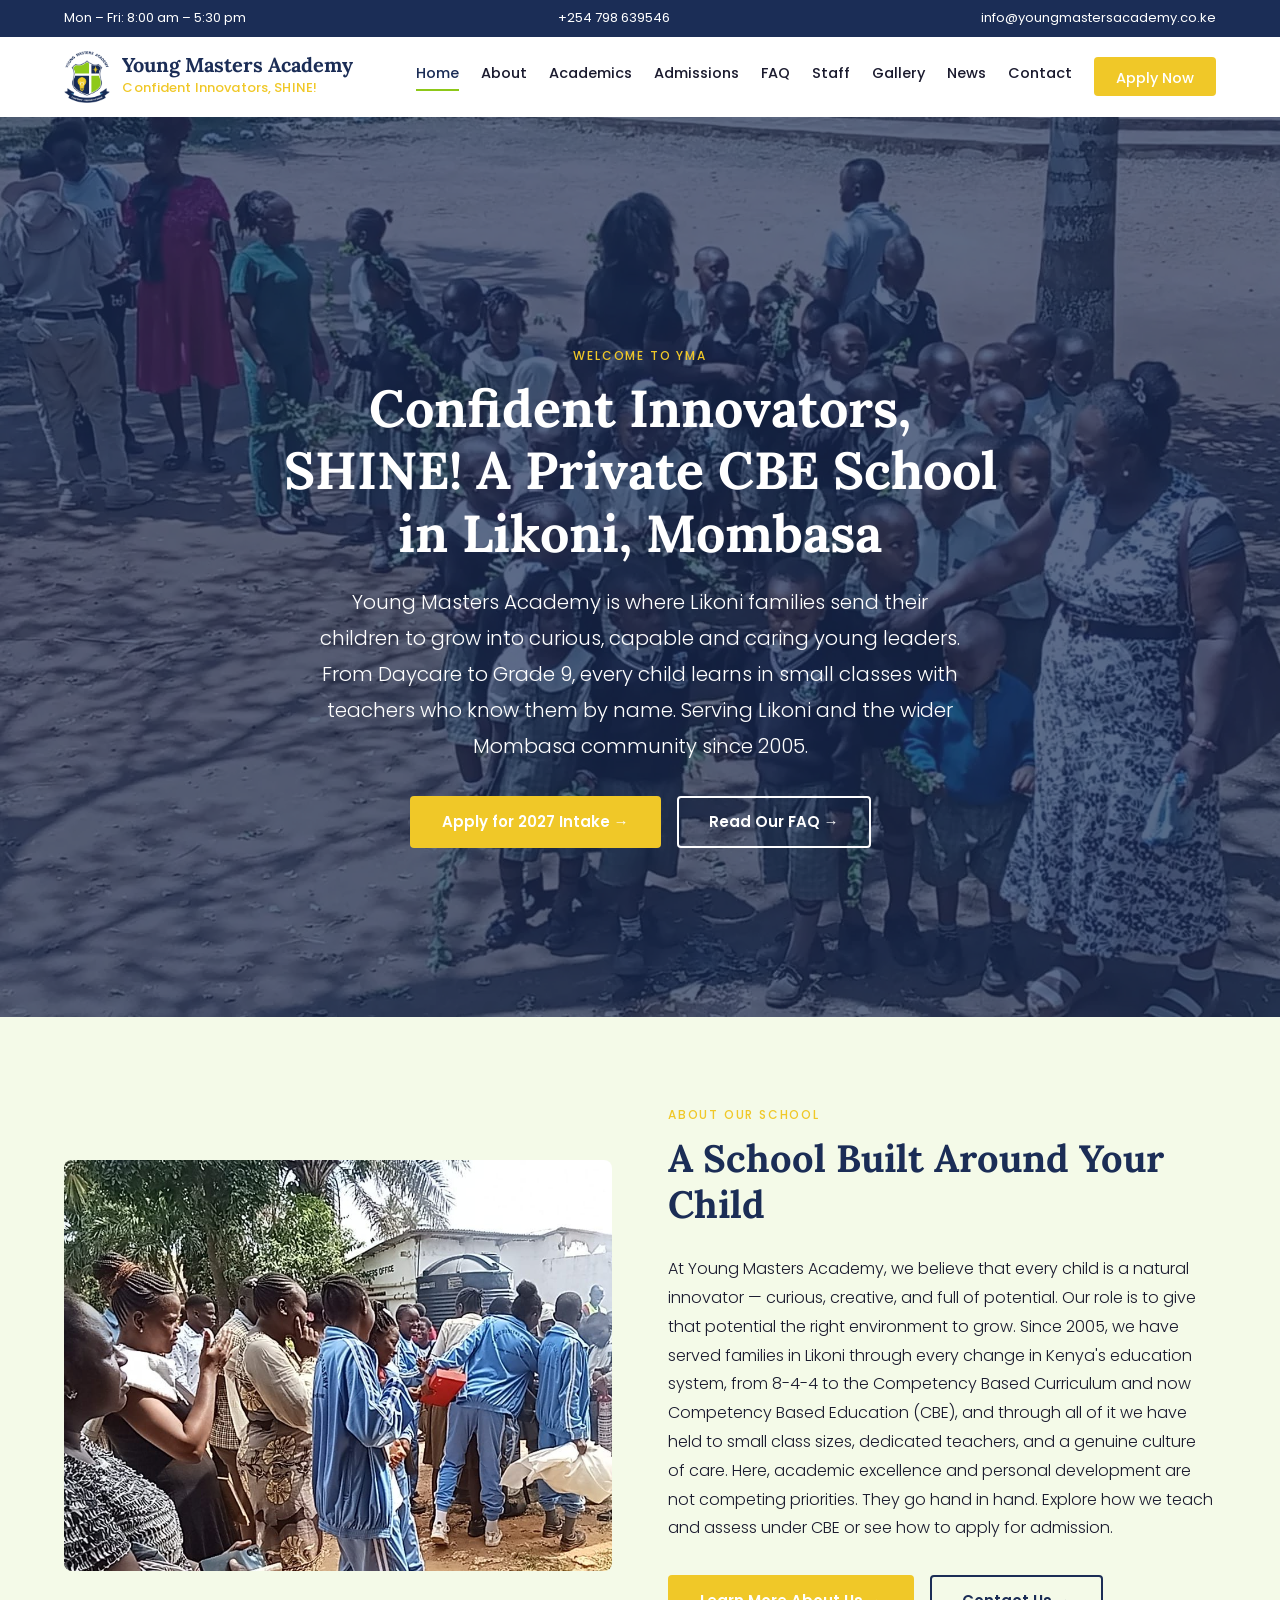
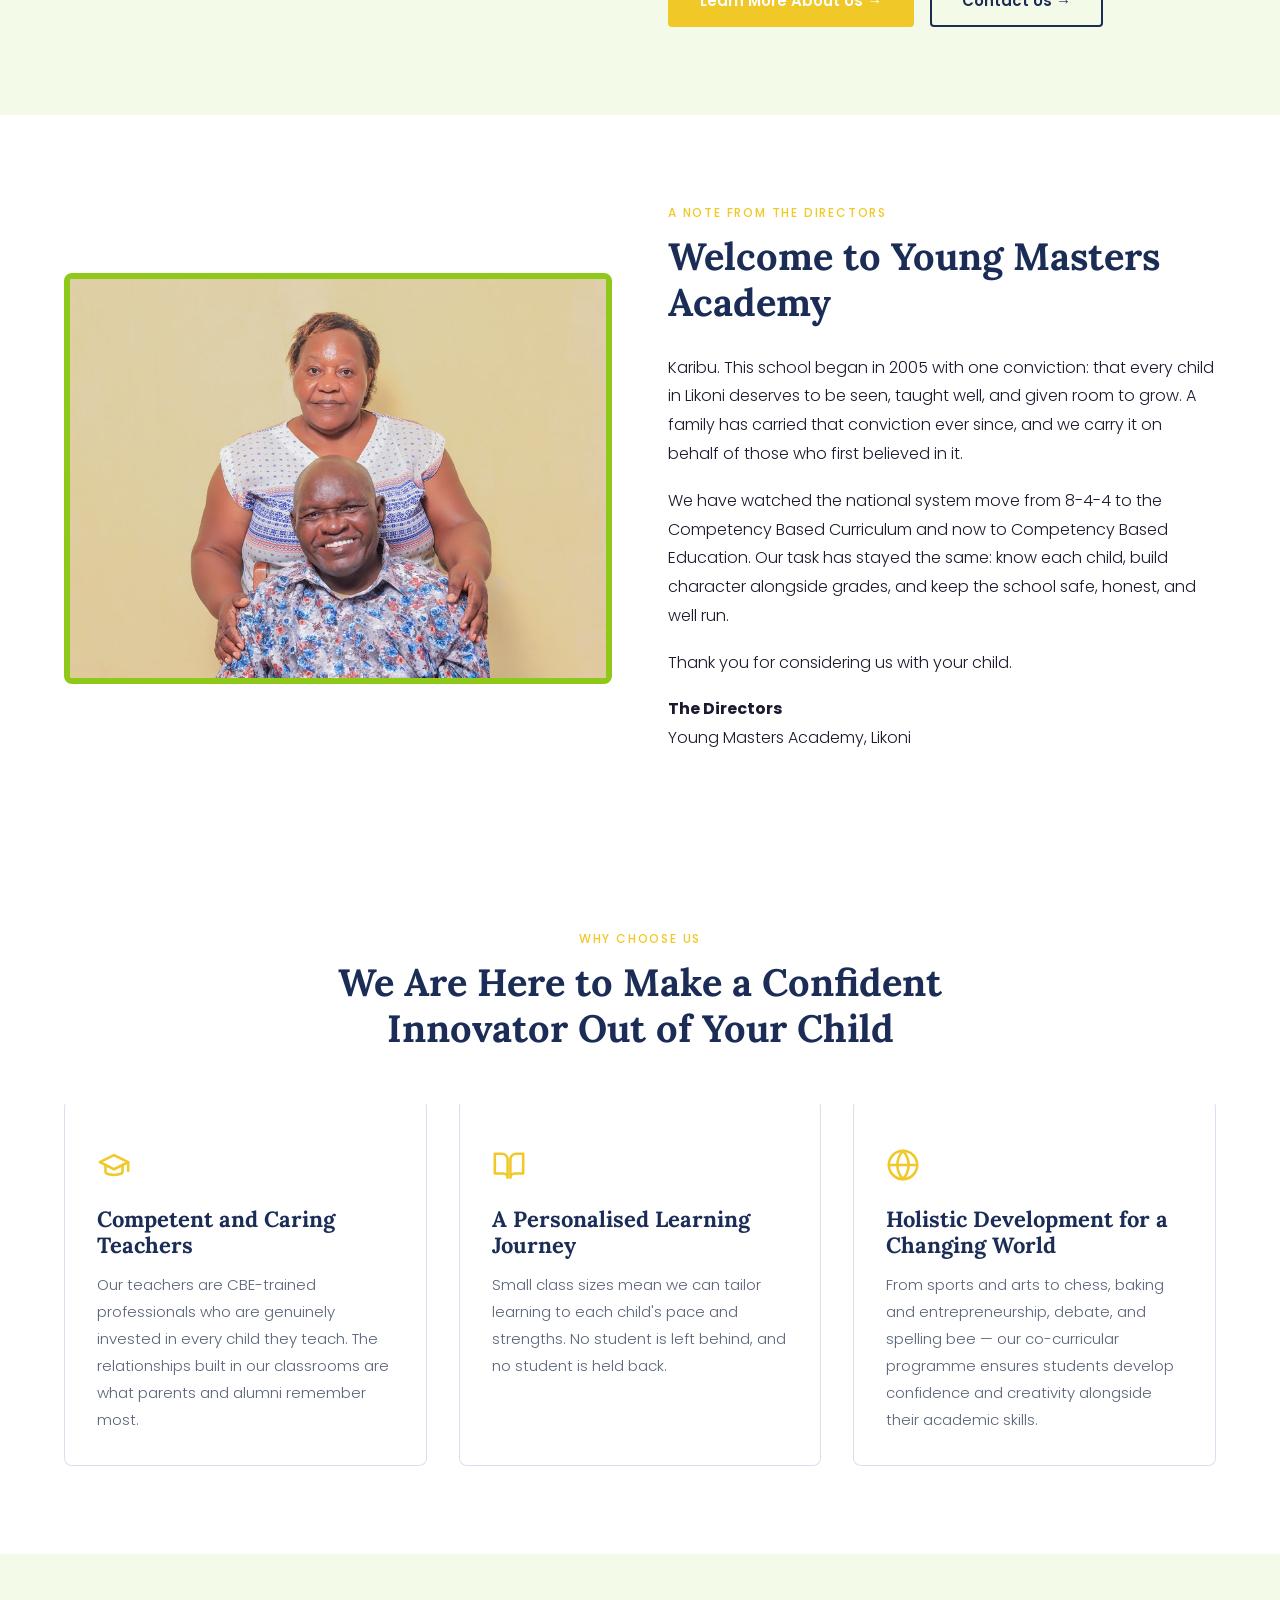
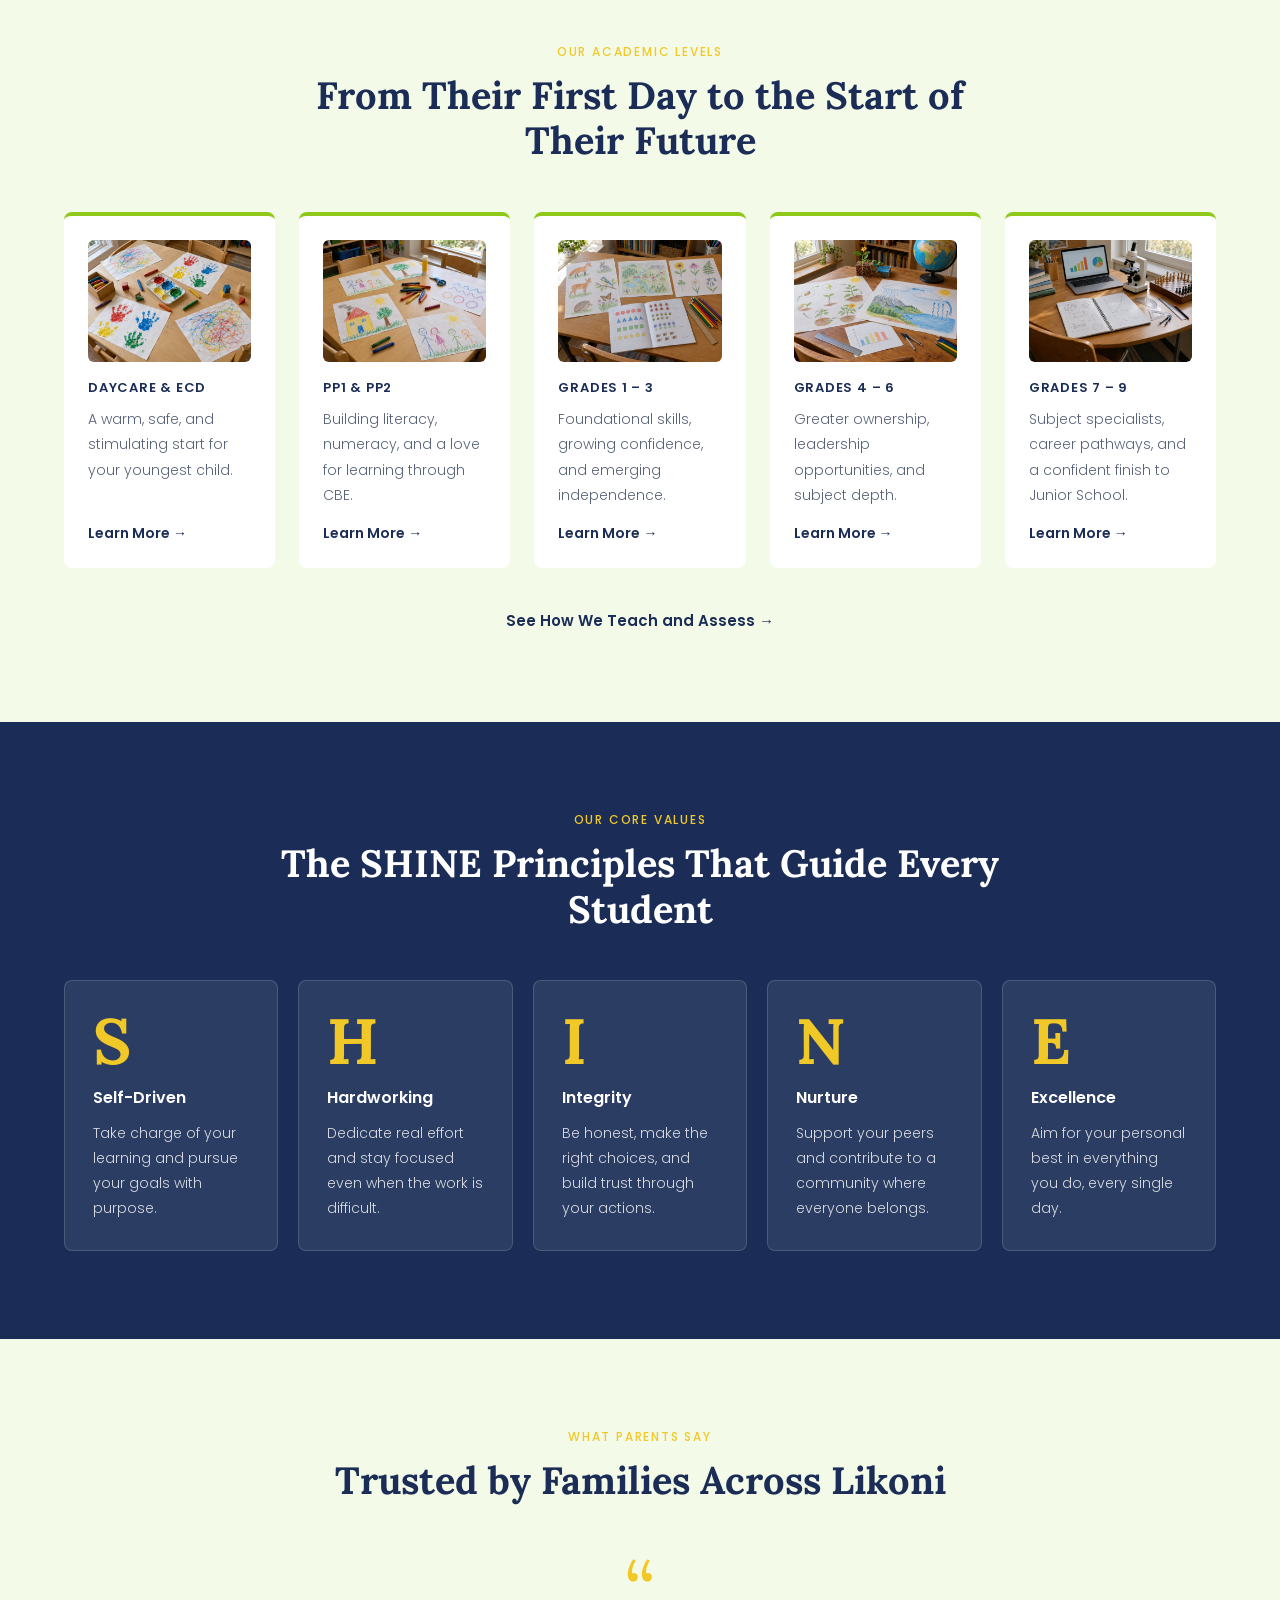
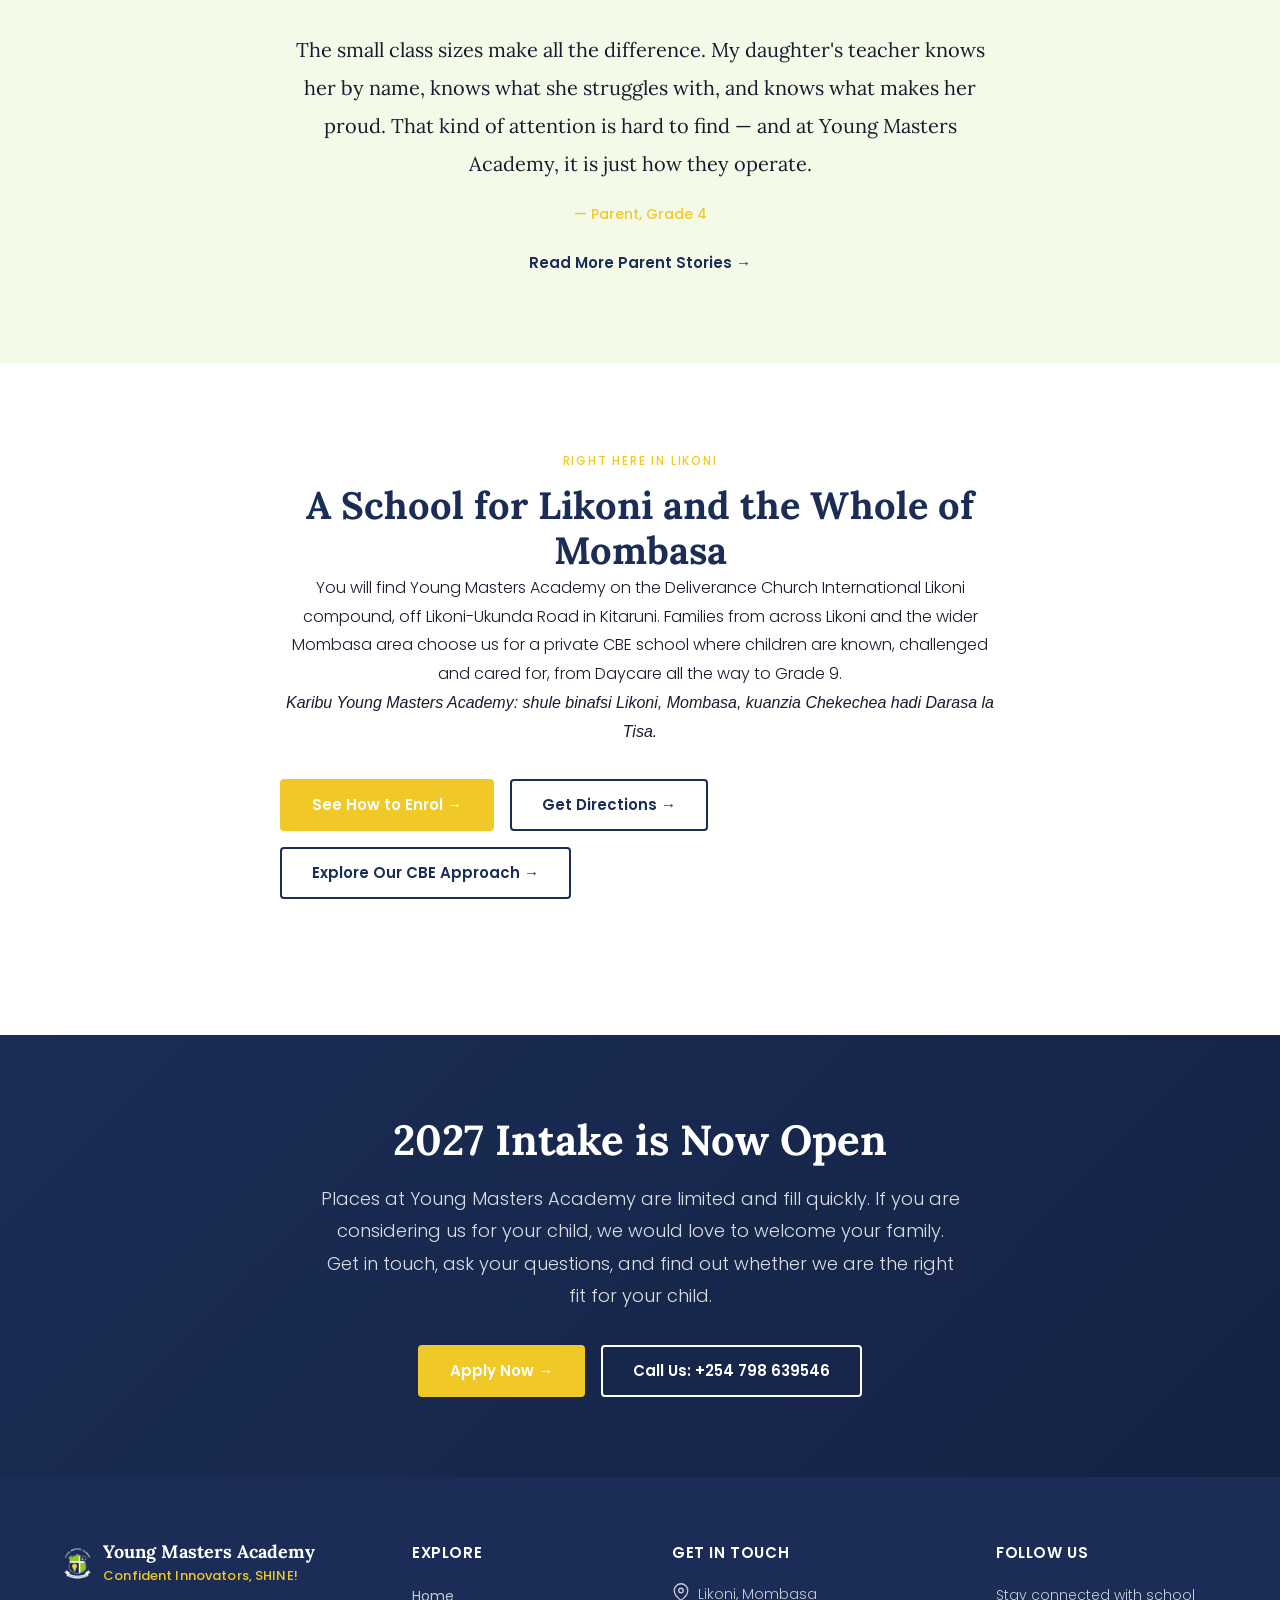
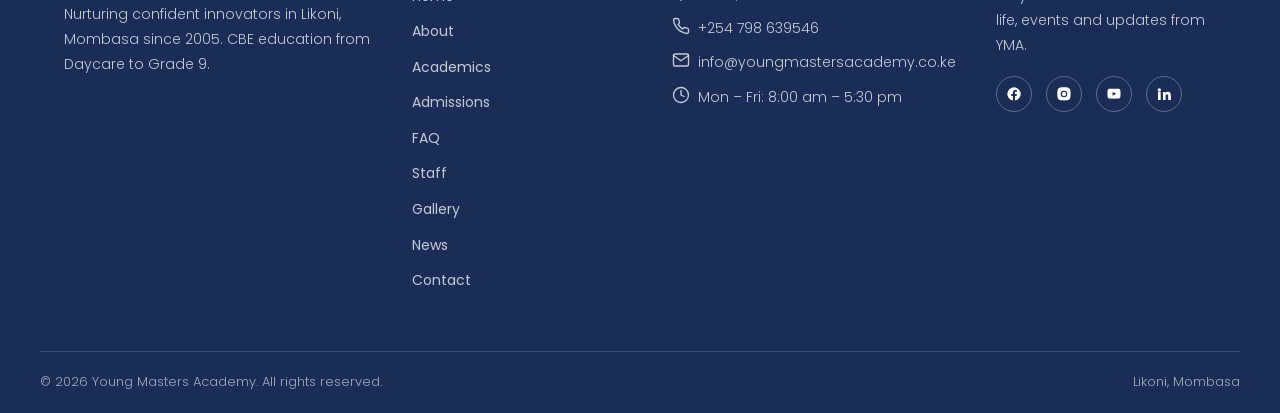
==== commit 7c76a89b: "SEO and local visibility pass: Mombasa-focused titles, descriptions and headings, local section, Web" ====
--- a/index.html
+++ b/index.html
@@ -34,19 +34,14 @@
   [✓] Google Fonts: &display=swap present in link href
   [✓] Scripts: all non-critical scripts have defer attribute
   [✓] No inline styles or onclick handlers
-  NOTE: No hero <img> exists — the hero uses a CSS background-image
-  (.hero-full) and assets/images/hero/ is currently empty. WebP/
-  <picture>/preload/srcset work from the SEO brief cannot be applied
-  until real photography is supplied. See end-of-task report for the
-  full list of missing image files.
   ══════════════════════════════════════════════════════════════
 -->
 <html lang="en-KE">
 <head>
 <meta charset="UTF-8">
 <meta name="viewport" content="width=device-width, initial-scale=1.0">
-<title>CBE School in Likoni Mombasa | Young Masters Academy</title>
-<meta name="description" content="Young Masters Academy is a CBE school in Likoni, Mombasa, offering education from Daycare to Grade 9. Small classes, caring teachers, and a community built for your child to shine.">
+<title>Private CBE School, Likoni Mombasa | Young Masters Academy</title>
+<meta name="description" content="Looking for a school in Likoni, Mombasa? Young Masters Academy is a CBE school for Daycare to Grade 9, with caring teachers, small classes and 2027 places open.">
 <meta name="keywords" content="Young Masters Academy, CBE school Mombasa, private school Likoni, CBE school Kenya, Daycare Mombasa, Grade 9 school Mombasa, Confident Innovators">
 <meta name="author" content="Young Masters Academy">
 <meta name="robots" content="index, follow">
@@ -54,10 +49,10 @@
 <!-- Open Graph / Facebook / WhatsApp -->
 <meta property="og:type" content="website">
 <meta property="og:site_name" content="Young Masters Academy">
-<meta property="og:url" content="https://youngmastersacademy.sc.ke/">
-<meta property="og:title" content="Young Masters Academy — Confident Innovators, SHINE!">
-<meta property="og:description" content="A CBE school in Likoni, Mombasa, nurturing confident innovators from Daycare to Grade 9 — small classes, caring teachers, real community.">
-<meta property="og:image" content="https://youngmastersacademy.sc.ke/assets/images/logo/logo-main.png">
+<meta property="og:url" content="https://www.youngmastersacademy.sc.ke/">
+<meta property="og:title" content="Private CBE School, Likoni Mombasa | Young Masters Academy">
+<meta property="og:description" content="Looking for a school in Likoni, Mombasa? Young Masters Academy is a CBE school for Daycare to Grade 9, with caring teachers, small classes and 2027 places open.">
+<meta property="og:image" content="https://www.youngmastersacademy.sc.ke/assets/images/logo/logo-main.png">
 <meta property="og:image:width" content="2170">
 <meta property="og:image:height" content="2429">
 <meta property="og:image:alt" content="Young Masters Academy school crest — Confident Innovators, SHINE! Likoni, Mombasa">
@@ -66,13 +61,13 @@
 <!-- Twitter / X Card -->
 <meta name="twitter:card" content="summary_large_image">
 <meta name="twitter:site" content="@youngmastersacademy">
-<meta name="twitter:title" content="Young Masters Academy — Confident Innovators, SHINE!">
-<meta name="twitter:description" content="A CBE school in Likoni, Mombasa, nurturing confident innovators from Daycare to Grade 9 — small classes, caring teachers, real community.">
-<meta name="twitter:image" content="https://youngmastersacademy.sc.ke/assets/images/logo/logo-main.png">
+<meta name="twitter:title" content="Private CBE School, Likoni Mombasa | Young Masters Academy">
+<meta name="twitter:description" content="Looking for a school in Likoni, Mombasa? Young Masters Academy is a CBE school for Daycare to Grade 9, with caring teachers, small classes and 2027 places open.">
+<meta name="twitter:image" content="https://www.youngmastersacademy.sc.ke/assets/images/logo/logo-main.png">
 <meta name="twitter:image:alt" content="Young Masters Academy school crest — Confident Innovators, SHINE! Likoni, Mombasa">
 
 <!-- Canonical URL -->
-<link rel="canonical" href="https://youngmastersacademy.sc.ke/">
+<link rel="canonical" href="https://www.youngmastersacademy.sc.ke/">
 
 <!-- Theme colour, geo, and language targeting -->
 <meta name="theme-color" content="#182858">
@@ -88,6 +83,7 @@
 <link rel="icon" type="image/png" sizes="16x16" href="assets/images/logo/favicon-16.png">
 <link rel="icon" type="image/png" sizes="192x192" href="assets/images/logo/favicon-192.png">
 <link rel="apple-touch-icon" sizes="180x180" href="apple-touch-icon.png">
+<link rel="preload" as="image" href="assets/images/hero/hero-home.webp" type="image/webp" fetchpriority="high">
 <link rel="stylesheet" href="css/style.css">
 
 <!-- School / LocalBusiness structured data -->
@@ -97,15 +93,15 @@
   "@type": ["School", "LocalBusiness"],
   "name": "Young Masters Academy",
   "alternateName": "YMA",
-  "url": "https://youngmastersacademy.sc.ke",
+  "url": "https://www.youngmastersacademy.sc.ke",
   "logo": {
     "@type": "ImageObject",
-    "url": "https://youngmastersacademy.sc.ke/assets/images/logo/logo-main.png",
+    "url": "https://www.youngmastersacademy.sc.ke/assets/images/logo/logo-main.png",
     "width": 300,
     "height": 300
   },
-  "image": "https://youngmastersacademy.sc.ke/assets/images/logo/logo-main.png",
-  "description": "Young Masters Academy is a CBE school in Likoni, Mombasa, Kenya, offering education from Daycare to Grade 9. Founded in 2005. Confident Innovators, SHINE!",
+  "image": "https://www.youngmastersacademy.sc.ke/assets/images/logo/logo-main.png",
+  "description": "Young Masters Academy is a private CBE school in Likoni, Mombasa, Kenya, offering education from Daycare to Grade 9. Founded in 2005. Confident Innovators, SHINE!",
   "foundingDate": "2005",
   "priceRange": "KSh",
   "address": {
@@ -131,71 +127,25 @@
     }
   ],
   "sameAs": [],
+  "availableLanguage": ["English", "Swahili"],
+  "contactPoint": {
+    "@type": "ContactPoint",
+    "telephone": "+254798639546",
+    "contactType": "admissions",
+    "areaServed": "KE",
+    "availableLanguage": ["English", "Swahili"]
+  },
   "hasMap": "https://www.google.com/maps?q=-4.0942,39.6495",
   "curriculumType": "Competency Based Education (CBE)",
   "slogan": "Confident Innovators, SHINE!",
   "educationalLevel": ["Daycare", "ECD", "PP1", "PP2", "Grade 1", "Grade 2", "Grade 3", "Grade 4", "Grade 5", "Grade 6", "Grade 7", "Grade 8", "Grade 9"],
-  "areaServed": {
-    "@type": "GeoCircle",
-    "geoMidpoint": {
-      "@type": "GeoCoordinates",
-      "latitude": -4.0942,
-      "longitude": 39.6495
-    },
-    "geoRadius": "10000"
-  }
-}
-</script>
-
-<!-- FAQ structured data (home page only) -->
-<script type="application/ld+json">
-{
-  "@context": "https://schema.org",
-  "@type": "FAQPage",
-  "mainEntity": [
-    {
-      "@type": "Question",
-      "name": "Which levels do you offer?",
-      "acceptedAnswer": {
-        "@type": "Answer",
-        "text": "We offer Daycare and ECD, Pre-Primary (PP1 and PP2), Lower Primary (Grades 1 to 3), Upper Primary (Grades 4 to 6), and Junior School (Grades 7 to 9). You can read about each level on the Academics page."
-      }
-    },
-    {
-      "@type": "Question",
-      "name": "Where exactly are you located?",
-      "acceptedAnswer": {
-        "@type": "Answer",
-        "text": "We are on the compound of Deliverance Church International Likoni, in the Kitaruni area along Likoni-Ukunda Road, Likoni, Mombasa. The map on our contact page is zoomed in on the church so you can find us easily."
-      }
-    },
-    {
-      "@type": "Question",
-      "name": "What is Competency Based Education (CBE), and how does YMA use it?",
-      "acceptedAnswer": {
-        "@type": "Answer",
-        "text": "CBE asks 'What can my child do?' rather than only 'What does my child know?' Learners are assessed over time through tasks, projects, observation, and tests, and their progress is recorded against competencies. We teach and assess in line with national policy. Read more on our Academics page."
-      }
-    },
-    {
-      "@type": "Question",
-      "name": "How do I apply?",
-      "acceptedAnswer": {
-        "@type": "Answer",
-        "text": "Complete the online application through our admissions portal, or contact the school office by phone, WhatsApp, or the contact form. We acknowledge applications within two working days."
-      }
-    },
-    {
-      "@type": "Question",
-      "name": "How can I reach the school?",
-      "acceptedAnswer": {
-        "@type": "Answer",
-        "text": "Call or WhatsApp +254 798 639546, or email info@youngmastersacademy.co.ke. Our office hours are Monday to Friday, 8:00 am to 5:30 pm."
-      }
-    }
+  "areaServed": [
+    {"@type": "City", "name": "Mombasa"},
+    {"@type": "AdministrativeArea", "name": "Likoni"}
   ]
 }
 </script>
+
 </head>
 <body>
 <a href="#main-content" class="skip-link">Skip to main content</a>
@@ -211,7 +161,7 @@
 
 <nav class="navbar" id="navbar" aria-label="Main navigation">
     <div class="container nav-inner">
-      <a href="index.html" class="brand">
+      <a href="/" class="brand">
         <img src="assets/images/logo/logo-main.png" alt="Young Masters Academy logo — Confident Innovators, SHINE!" width="2170" height="2429">
         <span class="brand-text">
           <span class="brand-name">Young Masters Academy</span>
@@ -220,15 +170,15 @@
       </a>
 
       <div class="nav-links">
-        <a href="index.html">Home</a>
-        <a href="about.html">About</a>
-        <a href="academics.html">Academics</a>
-        <a href="admissions.html">Admissions</a>
-        <a href="faq.html">FAQ</a>
-        <a href="staff.html">Staff</a>
-        <a href="gallery.html">Gallery</a>
-        <a href="news.html">News</a>
-        <a href="contact.html">Contact</a>
+        <a href="/">Home</a>
+        <a href="about">About</a>
+        <a href="academics">Academics</a>
+        <a href="admissions">Admissions</a>
+        <a href="faq">FAQ</a>
+        <a href="staff">Staff</a>
+        <a href="gallery">Gallery</a>
+        <a href="news">News</a>
+        <a href="contact">Contact</a>
         <a href="https://accounts.youngmastersacademy.sc.ke/guest/request" class="nav-cta" target="_blank" rel="noopener noreferrer">Apply Now</a>
       </div>
 
@@ -238,15 +188,15 @@
     </div>
 
     <div class="mobile-menu">
-      <a href="index.html">Home</a>
-      <a href="about.html">About</a>
-      <a href="academics.html">Academics</a>
-      <a href="admissions.html">Admissions</a>
-      <a href="faq.html">FAQ</a>
-      <a href="staff.html">Staff</a>
-      <a href="gallery.html">Gallery</a>
-      <a href="news.html">News</a>
-      <a href="contact.html">Contact</a>
+      <a href="/">Home</a>
+      <a href="about">About</a>
+      <a href="academics">Academics</a>
+      <a href="admissions">Admissions</a>
+      <a href="faq">FAQ</a>
+      <a href="staff">Staff</a>
+      <a href="gallery">Gallery</a>
+      <a href="news">News</a>
+      <a href="contact">Contact</a>
       <a href="https://accounts.youngmastersacademy.sc.ke/guest/request" class="nav-cta" target="_blank" rel="noopener noreferrer">Apply Now</a>
     </div>
 </nav>
@@ -254,15 +204,15 @@
 <main id="main-content">
 
 <!-- ============ SECTION 1: HERO ============ -->
-<section class="hero hero-full img-fallback-outdoor" style="background-image: url('assets/images/hero/hero-home.jpg');">
+<section class="hero hero-full img-fallback-outdoor" style="background-image: url('assets/images/hero/hero-home.jpg'); background-image: image-set(url('assets/images/hero/hero-home.webp') type('image/webp'), url('assets/images/hero/hero-home.jpg') type('image/jpeg'));">
   <div class="container">
     <div class="hero-content">
       <span class="section-label">Welcome to YMA</span>
-      <h1>CBE School in Likoni, Mombasa — Confident Innovators, SHINE!</h1>
-      <p class="hero-sub">Young Masters Academy is a CBE school in Likoni, Mombasa, nurturing curious minds and compassionate leaders since 2005. From Daycare to Grade 9, every child here is known, challenged, and cared for.</p>
+      <h1>Confident Innovators, SHINE! A Private CBE School in Likoni, Mombasa</h1>
+      <p class="hero-sub">Young Masters Academy is where Likoni families send their children to grow into curious, capable and caring young leaders. From Daycare to Grade 9, every child learns in small classes with teachers who know them by name. Serving Likoni and the wider Mombasa community since 2005.</p>
       <div class="hero-buttons">
         <a href="https://accounts.youngmastersacademy.sc.ke/guest/request" class="btn btn-primary" target="_blank" rel="noopener noreferrer">Apply for 2027 Intake →</a>
-        <a href="faq.html" class="btn btn-outline-white">Read Our FAQ →</a>
+        <a href="faq" class="btn btn-outline-white">Read Our FAQ →</a>
       </div>
     </div>
   </div>
@@ -278,10 +228,10 @@
     <div class="col-text reveal">
       <span class="section-label">About Our School</span>
       <h2>A School Built Around Your Child</h2>
-      <p class="body-text">At Young Masters Academy, we believe that every child is a natural innovator — curious, creative, and full of potential. Our role is to give that potential the right environment to grow. Since 2005, we have served families in Likoni through every change in Kenya's education system, from 8-4-4 to the Competency Based Curriculum and now Competency Based Education (CBE), and through all of it we have held to small class sizes, dedicated teachers, and a genuine culture of care. Here, academic excellence and personal development are not competing priorities. They go hand in hand. Explore <a href="academics.html#cbe">how we teach and assess under CBE</a> or see <a href="admissions.html#how-to-apply">how to apply for admission</a>.</p>
+      <p class="body-text">At Young Masters Academy, we believe that every child is a natural innovator — curious, creative, and full of potential. Our role is to give that potential the right environment to grow. Since 2005, we have served families in Likoni through every change in Kenya's education system, from 8-4-4 to the Competency Based Curriculum and now Competency Based Education (CBE), and through all of it we have held to small class sizes, dedicated teachers, and a genuine culture of care. Here, academic excellence and personal development are not competing priorities. They go hand in hand. Explore <a href="academics#cbe">how we teach and assess under CBE</a> or see <a href="admissions#how-to-apply">how to apply for admission</a>.</p>
       <div class="hero-buttons">
-        <a href="about.html" class="btn btn-primary">Learn More About Us →</a>
-        <a href="contact.html" class="btn btn-secondary-dark">Contact Us →</a>
+        <a href="about" class="btn btn-primary">Learn More About Us →</a>
+        <a href="contact" class="btn btn-secondary-dark">Contact Us →</a>
       </div>
     </div>
   </div>
@@ -344,35 +294,35 @@
         <img src="assets/images/classes/daycare.jpg" alt="Daycare artwork: chunky crayon scribbles and finger-paint handprints" class="img-fallback-outdoor" width="800" height="600" loading="lazy">
         <span class="level-label">Daycare &amp; ECD</span>
         <p>A warm, safe, and stimulating start for your youngest child.</p>
-        <a href="academics.html#daycare" class="card-link">Learn More →</a>
+        <a href="academics#daycare" class="card-link">Learn More →</a>
       </div>
       <div class="level-card reveal">
         <img src="assets/images/classes/pre-primary.jpg" alt="Pre-primary drawings of houses, trees and families, with early shapes and wavy lines" class="img-fallback-outdoor" width="800" height="600" loading="lazy">
         <span class="level-label">PP1 &amp; PP2</span>
         <p>Building literacy, numeracy, and a love for learning through CBE.</p>
-        <a href="academics.html#pre-primary" class="card-link">Learn More →</a>
+        <a href="academics#pre-primary" class="card-link">Learn More →</a>
       </div>
       <div class="level-card reveal">
         <img src="assets/images/classes/lower-primary.jpg" alt="Lower primary work: careful coloured-pencil drawings of animals and plants, and counting sketches" class="img-fallback-outdoor" width="800" height="600" loading="lazy">
         <span class="level-label">Grades 1 – 3</span>
         <p>Foundational skills, growing confidence, and emerging independence.</p>
-        <a href="academics.html#lower-primary" class="card-link">Learn More →</a>
+        <a href="academics#lower-primary" class="card-link">Learn More →</a>
       </div>
       <div class="level-card reveal">
         <img src="assets/images/classes/upper-primary.jpg" alt="Upper primary project work: plant life cycle and water cycle diagrams, a model and a bar chart" class="img-fallback-outdoor" width="800" height="600" loading="lazy">
         <span class="level-label">Grades 4 – 6</span>
         <p>Greater ownership, leadership opportunities, and subject depth.</p>
-        <a href="academics.html#upper-primary" class="card-link">Learn More →</a>
+        <a href="academics#upper-primary" class="card-link">Learn More →</a>
       </div>
       <div class="level-card reveal">
         <img src="assets/images/classes/junior-secondary.jpg" alt="Junior secondary work: technical sketches, graphs, a laptop chart and a microscope" class="img-fallback-outdoor" width="800" height="600" loading="lazy">
         <span class="level-label">Grades 7 – 9</span>
         <p>Subject specialists, career pathways, and a confident finish to Junior School.</p>
-        <a href="academics.html#junior-secondary" class="card-link">Learn More →</a>
+        <a href="academics#junior-secondary" class="card-link">Learn More →</a>
       </div>
     </div>
     <div class="center-text" style="margin-top: 40px;">
-      <a href="academics.html#cbe" class="btn-text">See How We Teach and Assess →</a>
+      <a href="academics#cbe" class="btn-text">See How We Teach and Assess →</a>
     </div>
   </div>
 </section>
@@ -427,7 +377,7 @@
       <p class="quote-text">The small class sizes make all the difference. My daughter's teacher knows her by name, knows what she struggles with, and knows what makes her proud. That kind of attention is hard to find — and at Young Masters Academy, it is just how they operate.</p>
       <span class="quote-attribution">— Parent, Grade 4</span>
       <div style="margin-top: 24px;">
-        <a href="about.html#testimonials" class="btn-text">Read More Parent Stories →</a>
+        <a href="about#testimonials" class="btn-text">Read More Parent Stories →</a>
       </div>
     </div>
   </div>
@@ -435,6 +385,23 @@
 <!-- PHASE 2: Replace static testimonials with CMS-managed rotating testimonials -->
 
 <!-- ============ SECTION 8: HOMEPAGE CTA BANNER ============ -->
+<!-- ============ LOCAL: SCHOOL IN LIKONI, MOMBASA ============ -->
+<section class="section bg-white" id="local">
+  <div class="container">
+    <div class="section-intro center reveal">
+      <span class="section-label">Right Here in Likoni</span>
+      <h2>A School for Likoni and the Whole of Mombasa</h2>
+      <p class="body-text">You will find Young Masters Academy on the Deliverance Church International Likoni compound, off Likoni-Ukunda Road in Kitaruni. Families from across Likoni and the wider Mombasa area choose us for a private CBE school where children are known, challenged and cared for, from Daycare all the way to Grade 9.</p>
+      <p class="body-text"><em>Karibu Young Masters Academy: shule binafsi Likoni, Mombasa, kuanzia Chekechea hadi Darasa la Tisa.</em></p>
+      <div class="hero-buttons">
+        <a href="admissions" class="btn btn-primary">See How to Enrol →</a>
+        <a href="contact#find-us" class="btn btn-secondary-dark">Get Directions →</a>
+        <a href="academics#cbe" class="btn btn-secondary-dark">Explore Our CBE Approach →</a>
+      </div>
+    </div>
+  </div>
+</section>
+
 <section class="cta-banner">
   <div class="container">
     <h2 class="reveal">2027 Intake is Now Open</h2>
@@ -453,7 +420,7 @@
 <footer class="footer">
   <div class="container footer-grid">
     <div class="footer-about">
-      <a href="index.html" class="footer-brand">
+      <a href="/" class="footer-brand">
         <img src="assets/images/logo/logo-white.png" alt="Young Masters Academy logo — Confident Innovators, SHINE!" width="2328" height="3508">
         <span class="footer-brand-text">
           <h2>Young Masters Academy</h2>
@@ -466,15 +433,15 @@
     <nav class="footer-links-col" aria-label="Footer navigation">
       <h4>Explore</h4>
       <ul class="footer-links">
-        <li><a href="index.html">Home</a></li>
-        <li><a href="about.html">About</a></li>
-        <li><a href="academics.html">Academics</a></li>
-        <li><a href="admissions.html">Admissions</a></li>
-        <li><a href="faq.html">FAQ</a></li>
-        <li><a href="staff.html">Staff</a></li>
-        <li><a href="gallery.html">Gallery</a></li>
-        <li><a href="news.html">News</a></li>
-        <li><a href="contact.html">Contact</a></li>
+        <li><a href="/">Home</a></li>
+        <li><a href="about">About</a></li>
+        <li><a href="academics">Academics</a></li>
+        <li><a href="admissions">Admissions</a></li>
+        <li><a href="faq">FAQ</a></li>
+        <li><a href="staff">Staff</a></li>
+        <li><a href="gallery">Gallery</a></li>
+        <li><a href="news">News</a></li>
+        <li><a href="contact">Contact</a></li>
       </ul>
     </nav>
 
@@ -546,8 +513,8 @@
   4. PAGE SPEED TEST
      Go to: pagespeed.web.dev
      Test both the mobile and desktop versions of:
-     - https://youngmastersacademy.sc.ke/ (home)
-     - https://youngmastersacademy.sc.ke/admissions.html
+     - https://www.youngmastersacademy.sc.ke/ (home)
+     - https://www.youngmastersacademy.sc.ke/admissions
      Target score: 90+ mobile. Share results for further optimisation.
 
   5. FACEBOOK SHARING DEBUGGER
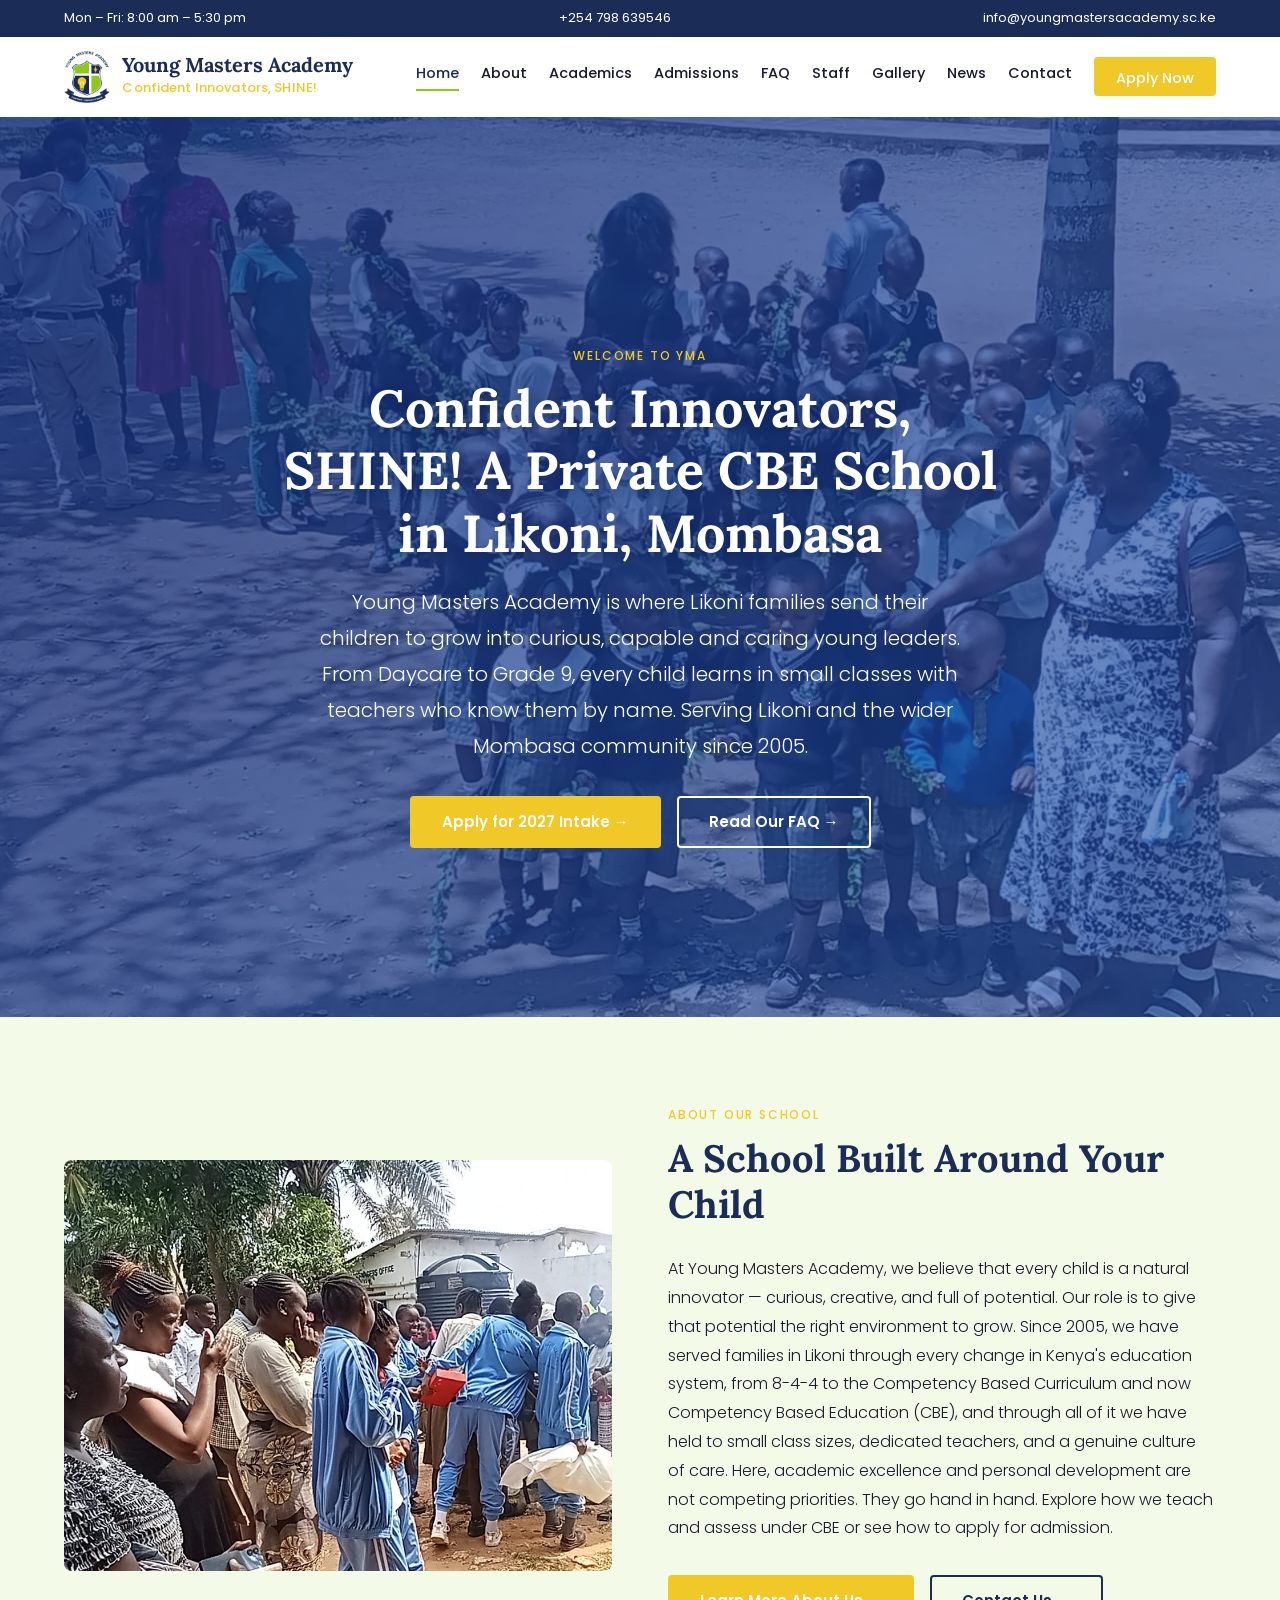
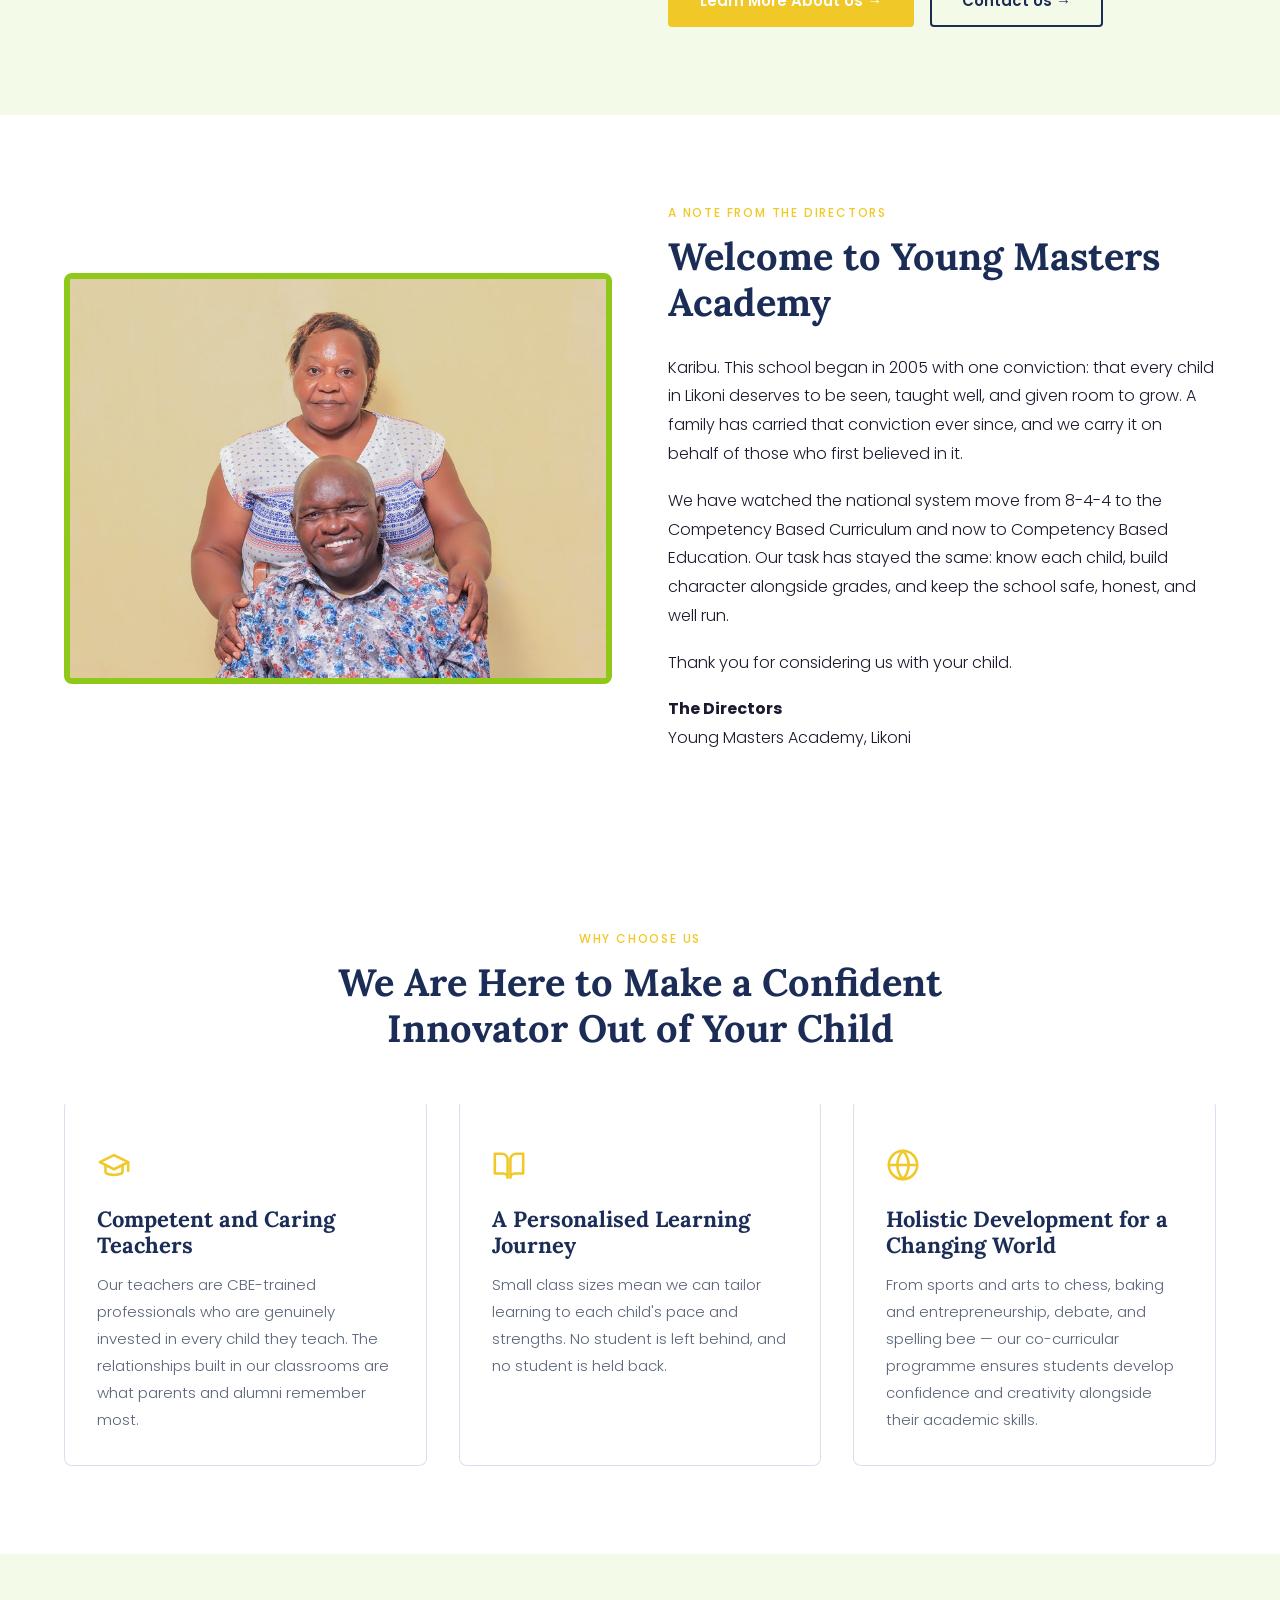
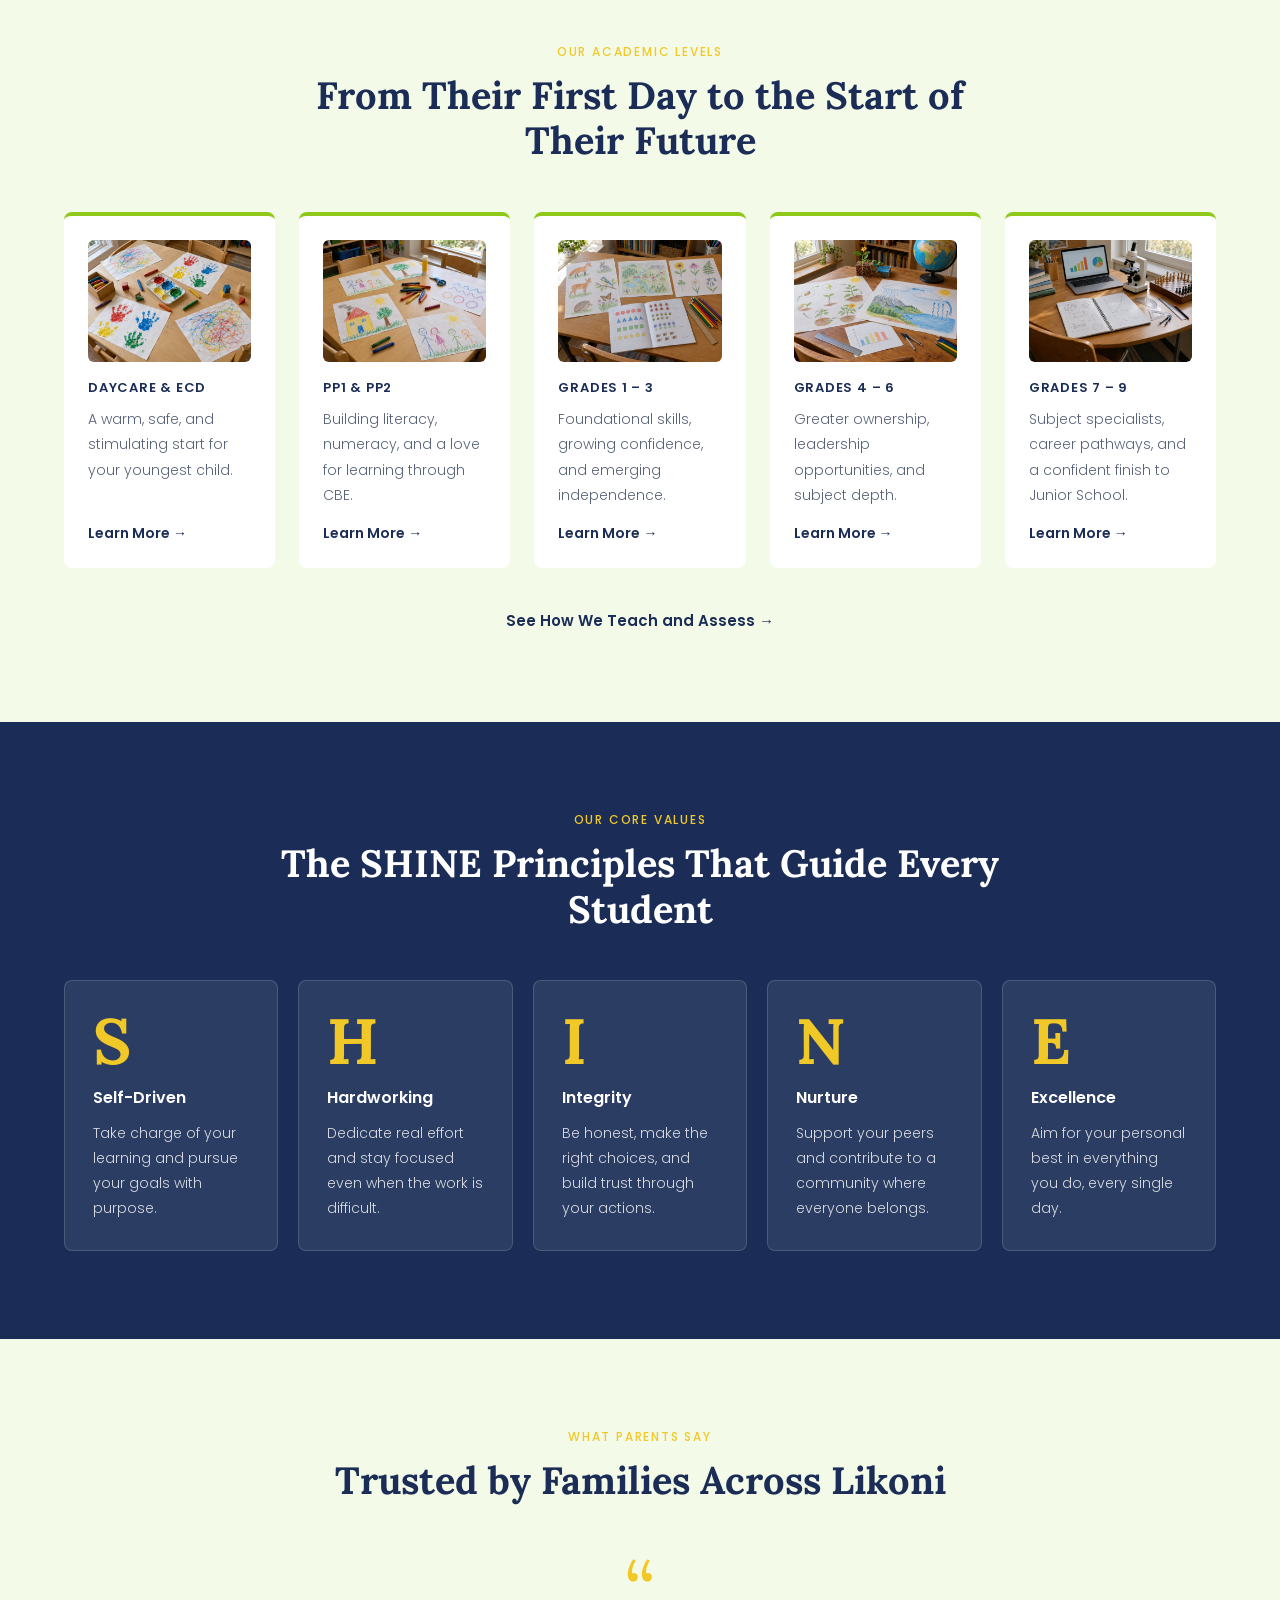
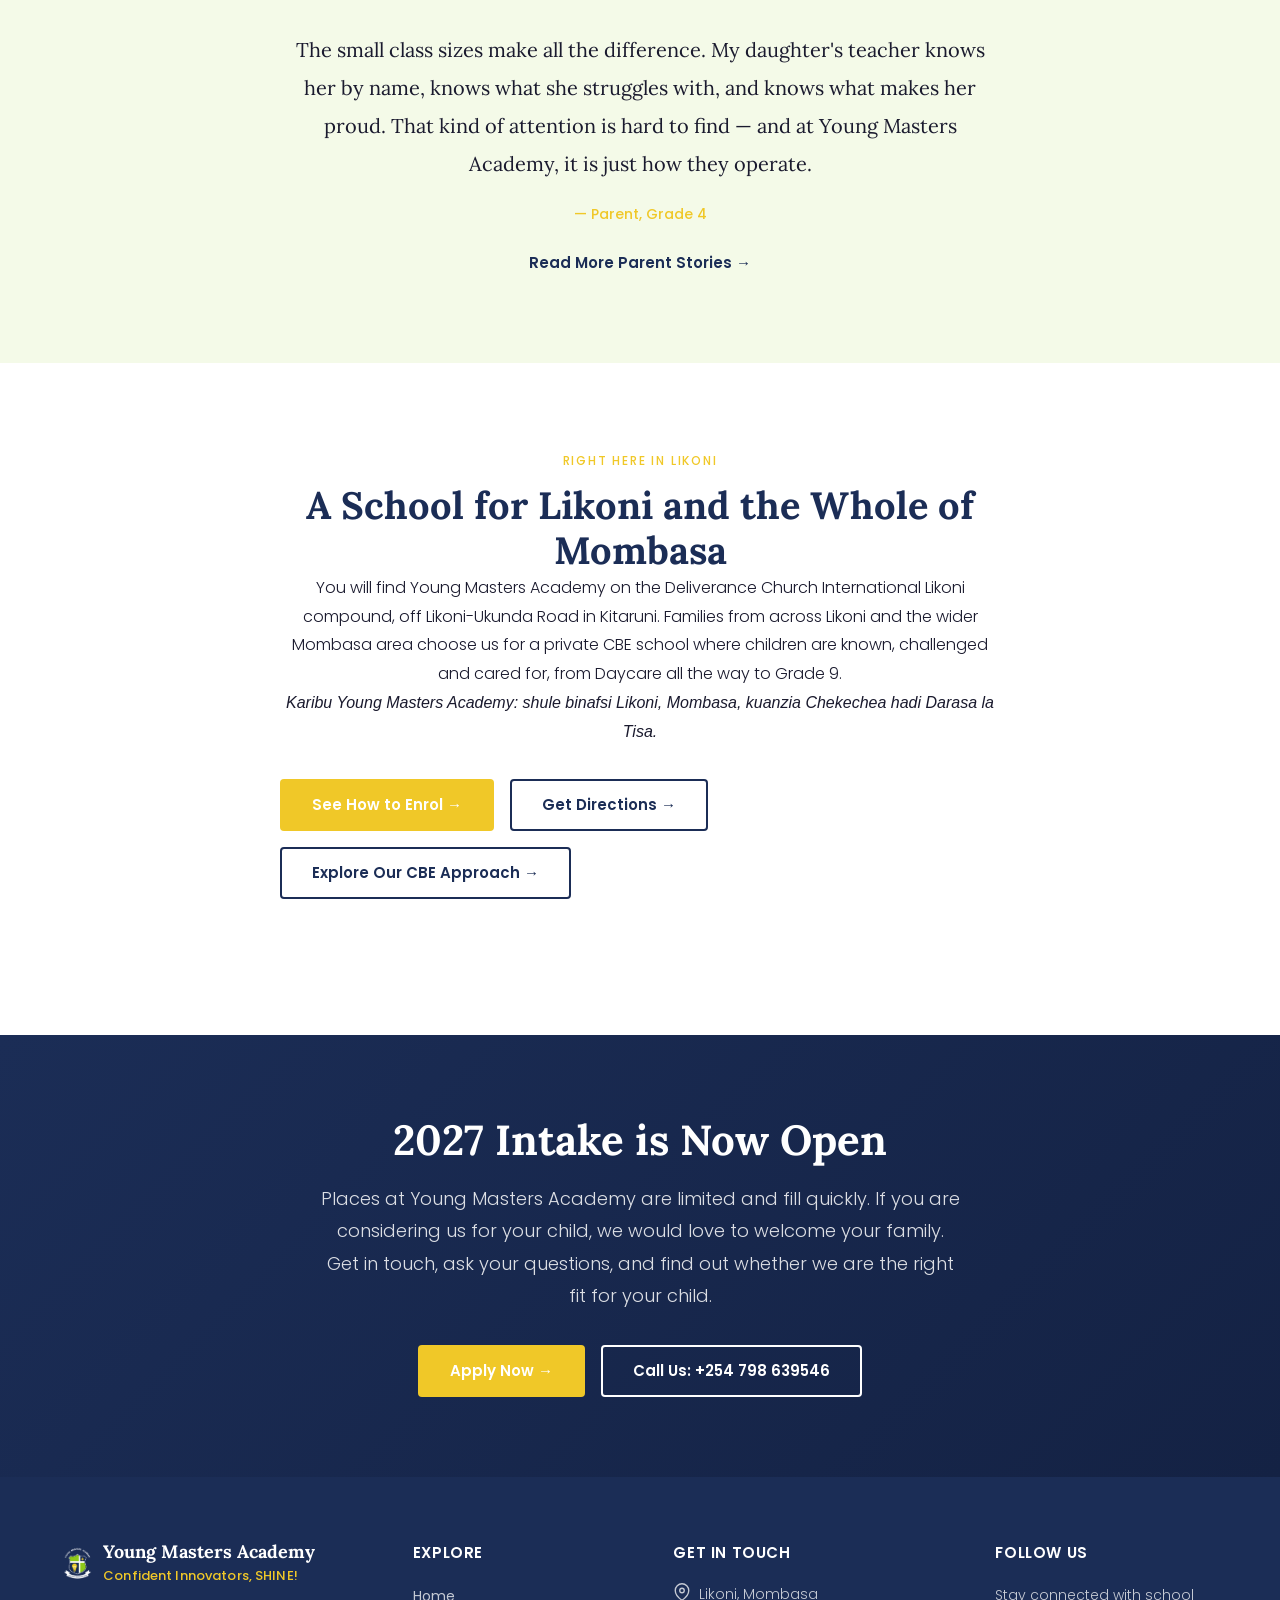
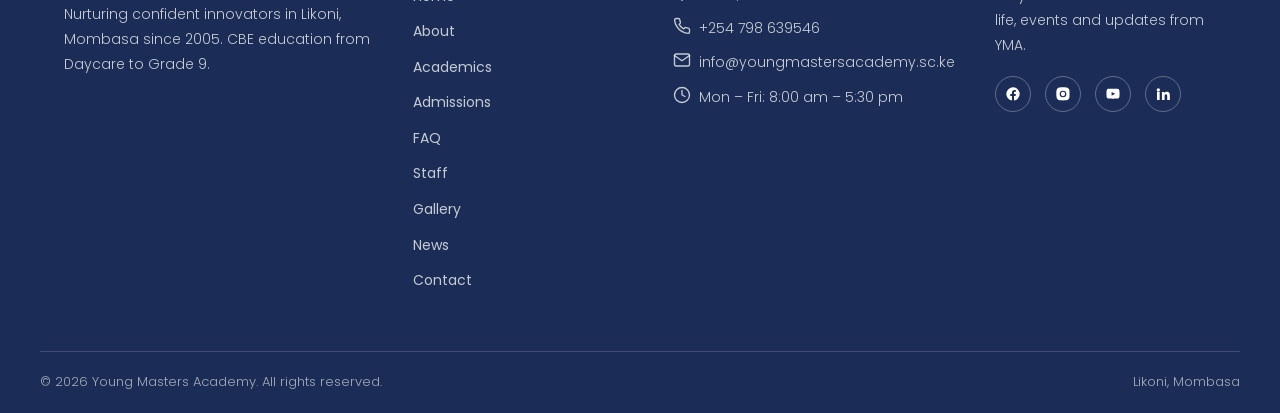
==== commit ea9a7148: "Change contact email to info@youngmastersacademy.sc.ke Co-Authored-By: Claude Sonnet 5.5 <noreply@an" ====
--- a/index.html
+++ b/index.html
@@ -10,7 +10,7 @@
   Phase 3 (future):  Parent/student portal, CBE progress tracking, admin dashboard
 
   School: Young Masters Academy, Likoni, Mombasa, Kenya
-  Contact: info@youngmastersacademy.co.ke | +254 798 639546
+  Contact: info@youngmastersacademy.sc.ke | +254 798 639546
 -->
 <!--
   SEO AUDIT — HOME
@@ -117,7 +117,7 @@
     "longitude": 39.6495
   },
   "telephone": "+254798639546",
-  "email": "info@youngmastersacademy.co.ke",
+  "email": "info@youngmastersacademy.sc.ke",
   "openingHoursSpecification": [
     {
       "@type": "OpeningHoursSpecification",
@@ -155,7 +155,7 @@
   <div class="container">
       <span>Mon – Fri: 8:00 am – 5:30 pm</span>
       <span class="top-bar-center"><a href="tel:+254798639546">+254 798 639546</a></span>
-      <span><a href="mailto:info@youngmastersacademy.co.ke">info@youngmastersacademy.co.ke</a></span>
+      <span><a href="mailto:info@youngmastersacademy.sc.ke">info@youngmastersacademy.sc.ke</a></span>
     </div>
 </header>
 
@@ -179,7 +179,7 @@
         <a href="gallery">Gallery</a>
         <a href="news">News</a>
         <a href="contact">Contact</a>
-        <a href="https://accounts.youngmastersacademy.sc.ke/guest/request" class="nav-cta" target="_blank" rel="noopener noreferrer">Apply Now</a>
+        <a href="https://portal.youngmastersacademy.sc.ke/guest/request" class="nav-cta" target="_blank" rel="noopener noreferrer">Apply Now</a>
       </div>
 
       <button class="hamburger" aria-label="Toggle menu" aria-expanded="false">
@@ -197,7 +197,7 @@
       <a href="gallery">Gallery</a>
       <a href="news">News</a>
       <a href="contact">Contact</a>
-      <a href="https://accounts.youngmastersacademy.sc.ke/guest/request" class="nav-cta" target="_blank" rel="noopener noreferrer">Apply Now</a>
+      <a href="https://portal.youngmastersacademy.sc.ke/guest/request" class="nav-cta" target="_blank" rel="noopener noreferrer">Apply Now</a>
     </div>
 </nav>
 
@@ -211,7 +211,7 @@
       <h1>Confident Innovators, SHINE! A Private CBE School in Likoni, Mombasa</h1>
       <p class="hero-sub">Young Masters Academy is where Likoni families send their children to grow into curious, capable and caring young leaders. From Daycare to Grade 9, every child learns in small classes with teachers who know them by name. Serving Likoni and the wider Mombasa community since 2005.</p>
       <div class="hero-buttons">
-        <a href="https://accounts.youngmastersacademy.sc.ke/guest/request" class="btn btn-primary" target="_blank" rel="noopener noreferrer">Apply for 2027 Intake →</a>
+        <a href="https://portal.youngmastersacademy.sc.ke/guest/request" class="btn btn-primary" target="_blank" rel="noopener noreferrer">Apply for 2027 Intake →</a>
         <a href="faq" class="btn btn-outline-white">Read Our FAQ →</a>
       </div>
     </div>
@@ -407,7 +407,7 @@
     <h2 class="reveal">2027 Intake is Now Open</h2>
     <p class="reveal">Places at Young Masters Academy are limited and fill quickly. If you are considering us for your child, we would love to welcome your family. Get in touch, ask your questions, and find out whether we are the right fit for your child.</p>
     <div class="hero-buttons reveal">
-      <a href="https://accounts.youngmastersacademy.sc.ke/guest/request" class="btn btn-primary" target="_blank" rel="noopener noreferrer">Apply Now →</a>
+      <a href="https://portal.youngmastersacademy.sc.ke/guest/request" class="btn btn-primary" target="_blank" rel="noopener noreferrer">Apply Now →</a>
       <a href="tel:+254798639546" class="btn btn-outline-white">Call Us: +254 798 639546</a>
     </div>
   </div>
@@ -450,7 +450,7 @@
       <ul class="footer-contact">
         <li><svg class="icon" viewBox="0 0 24 24" fill="none" stroke="currentColor" stroke-width="1.8" stroke-linecap="round" stroke-linejoin="round" aria-hidden="true"><path d="M21 10c0 7-9 13-9 13s-9-6-9-13a9 9 0 0 1 18 0z"/><circle cx="12" cy="10" r="3"/></svg> <span>Likoni, Mombasa</span></li>
         <li><svg class="icon" viewBox="0 0 24 24" fill="none" stroke="currentColor" stroke-width="1.8" stroke-linecap="round" stroke-linejoin="round" aria-hidden="true"><path d="M22 16.92v3a2 2 0 0 1-2.18 2 19.79 19.79 0 0 1-8.63-3.07 19.5 19.5 0 0 1-6-6 19.79 19.79 0 0 1-3.07-8.67A2 2 0 0 1 4.11 2h3a2 2 0 0 1 2 1.72c.13.96.36 1.9.7 2.81a2 2 0 0 1-.45 2.11L8.09 9.91a16 16 0 0 0 6 6l1.27-1.27a2 2 0 0 1 2.11-.45c.91.34 1.85.57 2.81.7A2 2 0 0 1 22 16.92z"/></svg> <a href="tel:+254798639546">+254 798 639546</a></li>
-        <li><svg class="icon" viewBox="0 0 24 24" fill="none" stroke="currentColor" stroke-width="1.8" stroke-linecap="round" stroke-linejoin="round" aria-hidden="true"><path d="M4 4h16a2 2 0 0 1 2 2v12a2 2 0 0 1-2 2H4a2 2 0 0 1-2-2V6a2 2 0 0 1 2-2z"/><polyline points="22,6 12,13 2,6"/></svg> <a href="mailto:info@youngmastersacademy.co.ke">info@youngmastersacademy.co.ke</a></li>
+        <li><svg class="icon" viewBox="0 0 24 24" fill="none" stroke="currentColor" stroke-width="1.8" stroke-linecap="round" stroke-linejoin="round" aria-hidden="true"><path d="M4 4h16a2 2 0 0 1 2 2v12a2 2 0 0 1-2 2H4a2 2 0 0 1-2-2V6a2 2 0 0 1 2-2z"/><polyline points="22,6 12,13 2,6"/></svg> <a href="mailto:info@youngmastersacademy.sc.ke">info@youngmastersacademy.sc.ke</a></li>
         <li><svg class="icon" viewBox="0 0 24 24" fill="none" stroke="currentColor" stroke-width="1.8" stroke-linecap="round" stroke-linejoin="round" aria-hidden="true"><circle cx="12" cy="12" r="10"/><polyline points="12,6 12,12 16,14"/></svg> <span>Mon – Fri: 8:00 am – 5:30 pm</span></li>
       </ul>
     </div>
--- a/css/style.css
+++ b/css/style.css
@@ -379,7 +379,8 @@
   content: "";
   position: absolute;
   inset: 0;
-  background: rgba(27, 45, 86, 0.70);
+  /* Blue-tinted overlay: keeps white text readable while letting the photo's colour show through */
+  background: linear-gradient(135deg, rgba(22, 50, 125, 0.82) 0%, rgba(34, 82, 178, 0.60) 100%);
 }
 .hero .container {
   position: relative;
@@ -390,7 +391,7 @@
 .hero-inner { min-height: 380px; padding: 60px 0; }
 
 .hero-content { max-width: 720px; }
-.hero h1 { color: var(--white); font-size: 52px; }
+.hero h1 { color: var(--white); font-size: 52px; text-shadow: 0 2px 12px rgba(10, 25, 70, 0.45); }
 .hero-full .hero-content { margin: 0 auto; text-align: center; }
 .hero-sub {
   font-weight: 300;
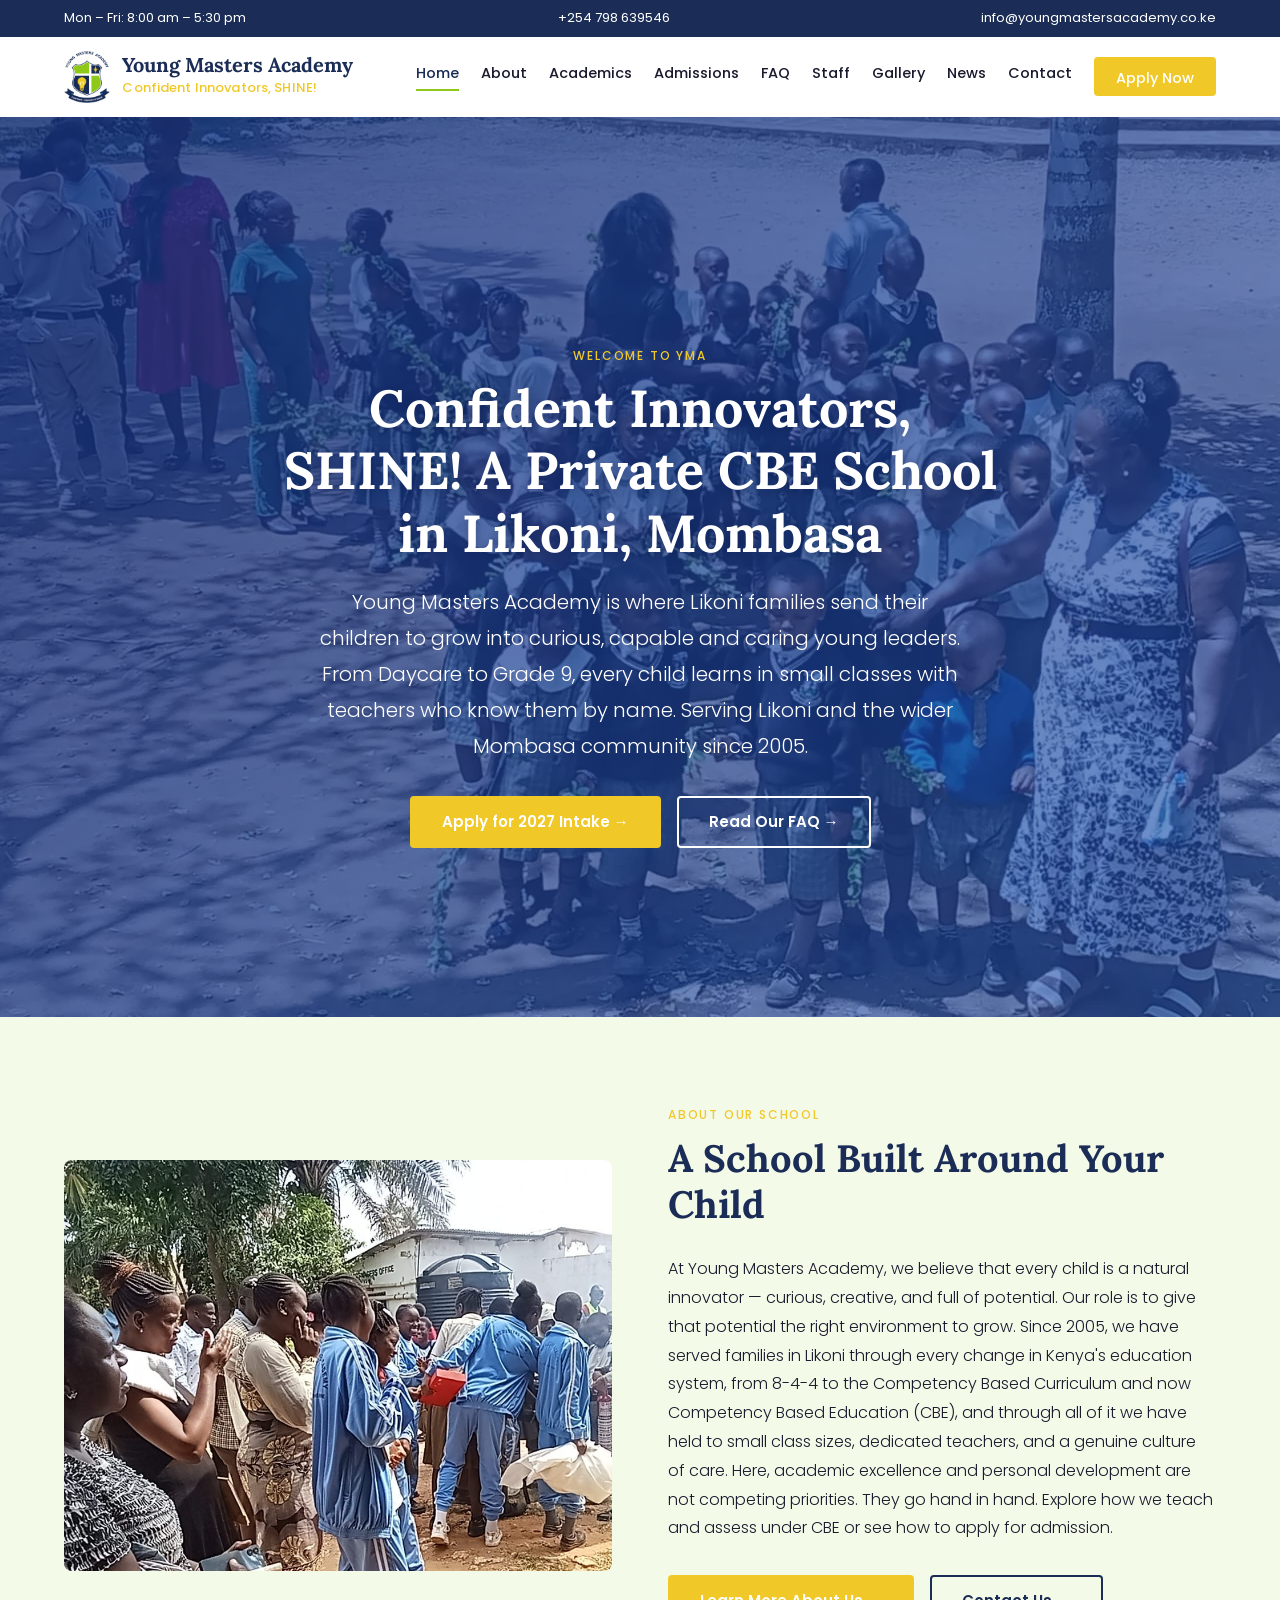
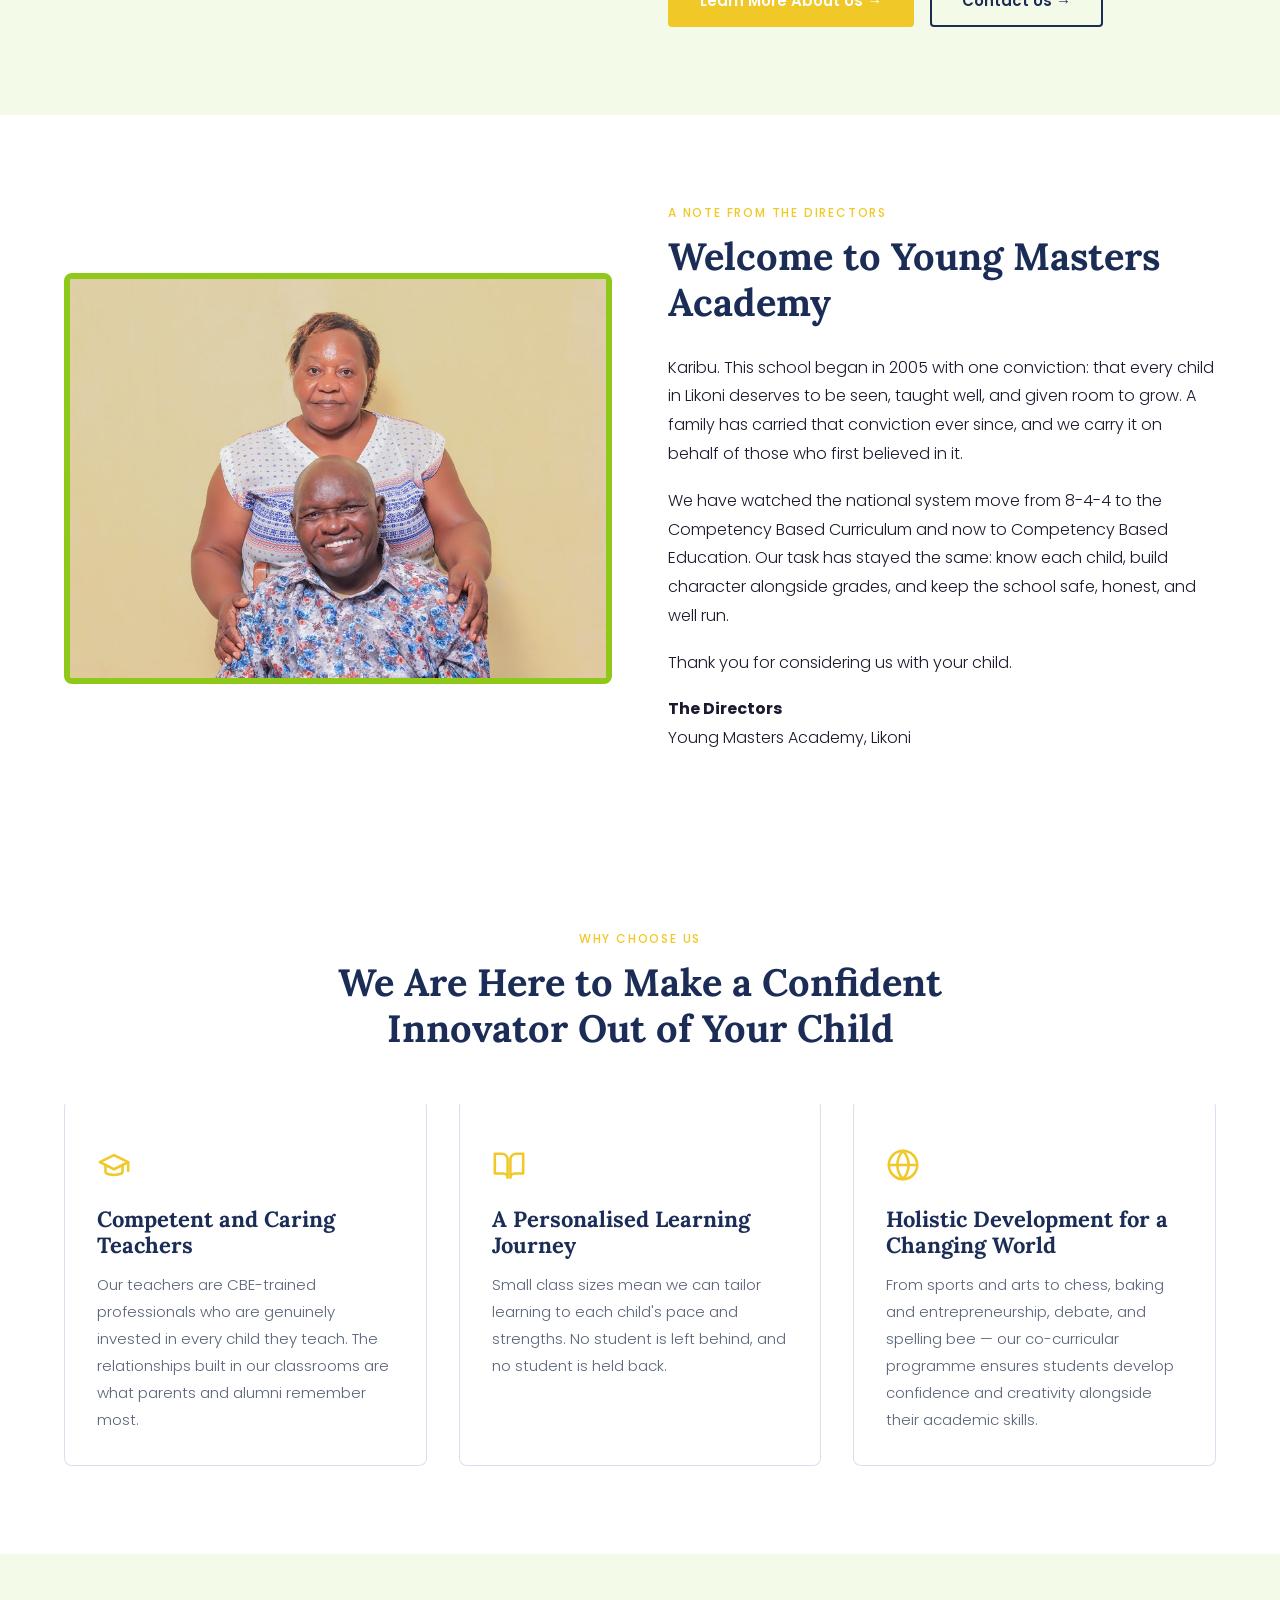
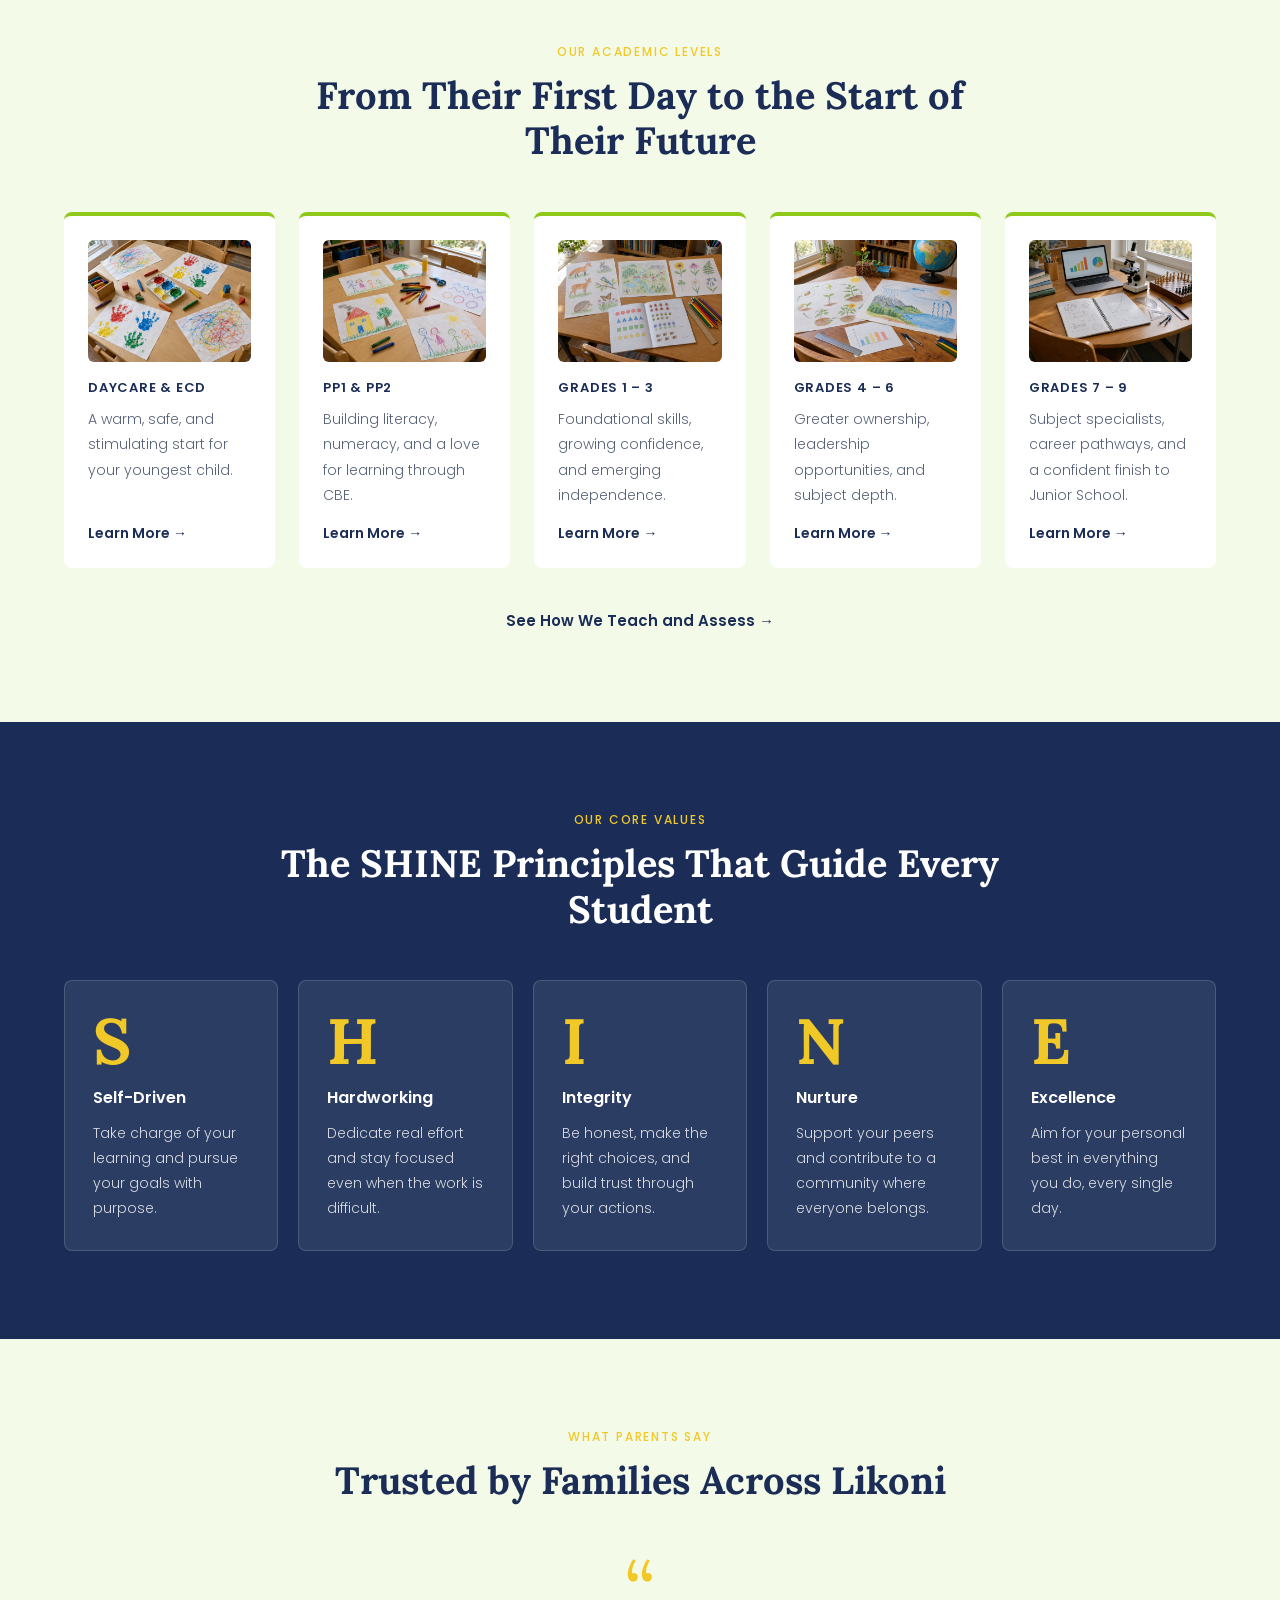
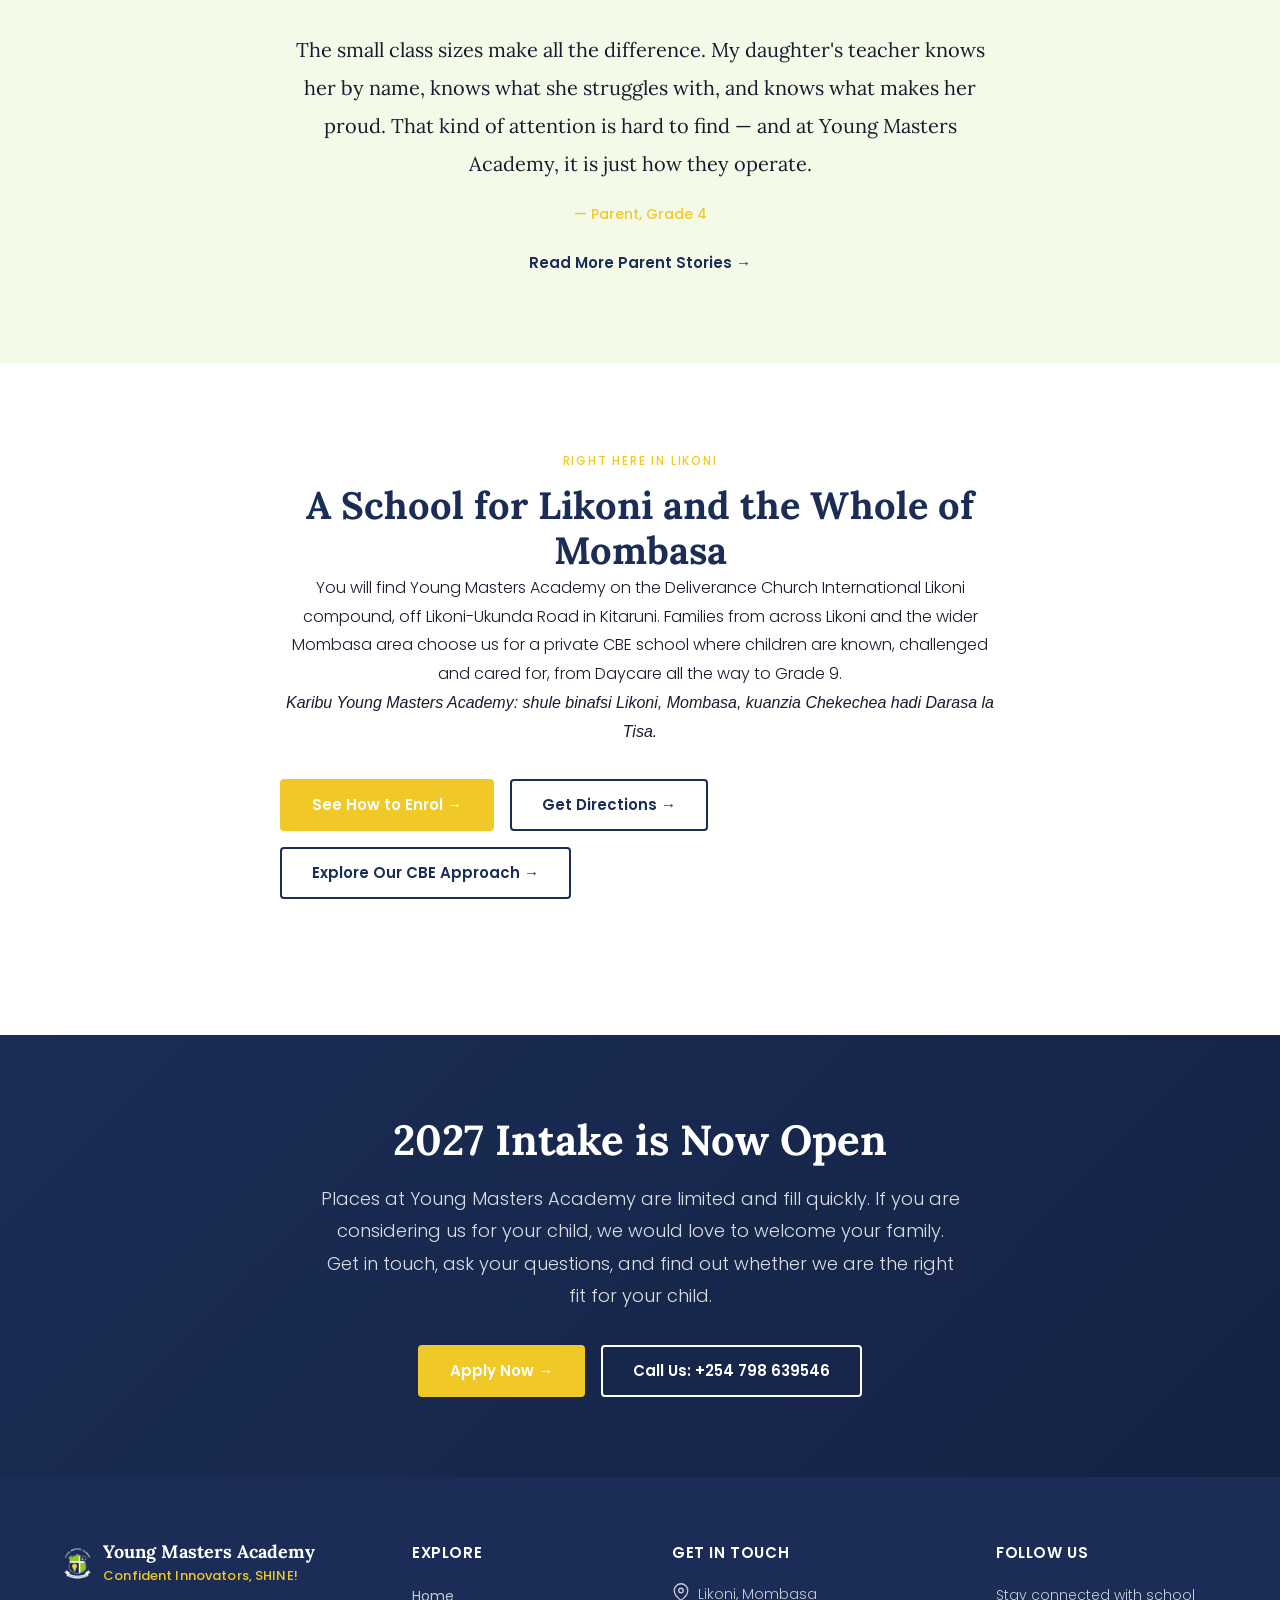
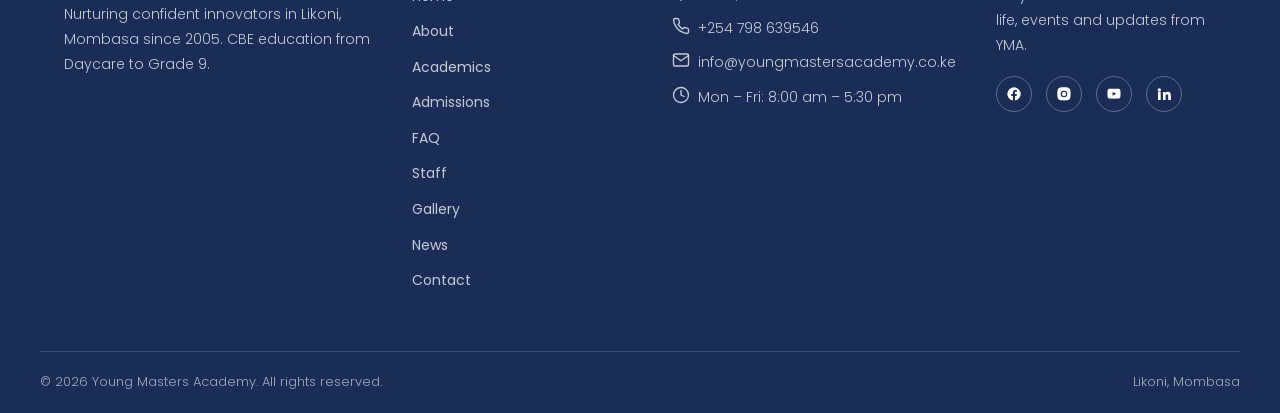
==== commit 7ae360d8: "Point Apply links to portal.youngmastersacademy.sc.ke Co-Authored-By: Claude Sonnet 5.5 <noreply@ant" ====
--- a/index.html
+++ b/index.html
@@ -10,7 +10,7 @@
   Phase 3 (future):  Parent/student portal, CBE progress tracking, admin dashboard
 
   School: Young Masters Academy, Likoni, Mombasa, Kenya
-  Contact: info@youngmastersacademy.sc.ke | +254 798 639546
+  Contact: info@youngmastersacademy.co.ke | +254 798 639546
 -->
 <!--
   SEO AUDIT — HOME
@@ -117,7 +117,7 @@
     "longitude": 39.6495
   },
   "telephone": "+254798639546",
-  "email": "info@youngmastersacademy.sc.ke",
+  "email": "info@youngmastersacademy.co.ke",
   "openingHoursSpecification": [
     {
       "@type": "OpeningHoursSpecification",
@@ -155,7 +155,7 @@
   <div class="container">
       <span>Mon – Fri: 8:00 am – 5:30 pm</span>
       <span class="top-bar-center"><a href="tel:+254798639546">+254 798 639546</a></span>
-      <span><a href="mailto:info@youngmastersacademy.sc.ke">info@youngmastersacademy.sc.ke</a></span>
+      <span><a href="mailto:info@youngmastersacademy.co.ke">info@youngmastersacademy.co.ke</a></span>
     </div>
 </header>
 
@@ -450,7 +450,7 @@
       <ul class="footer-contact">
         <li><svg class="icon" viewBox="0 0 24 24" fill="none" stroke="currentColor" stroke-width="1.8" stroke-linecap="round" stroke-linejoin="round" aria-hidden="true"><path d="M21 10c0 7-9 13-9 13s-9-6-9-13a9 9 0 0 1 18 0z"/><circle cx="12" cy="10" r="3"/></svg> <span>Likoni, Mombasa</span></li>
         <li><svg class="icon" viewBox="0 0 24 24" fill="none" stroke="currentColor" stroke-width="1.8" stroke-linecap="round" stroke-linejoin="round" aria-hidden="true"><path d="M22 16.92v3a2 2 0 0 1-2.18 2 19.79 19.79 0 0 1-8.63-3.07 19.5 19.5 0 0 1-6-6 19.79 19.79 0 0 1-3.07-8.67A2 2 0 0 1 4.11 2h3a2 2 0 0 1 2 1.72c.13.96.36 1.9.7 2.81a2 2 0 0 1-.45 2.11L8.09 9.91a16 16 0 0 0 6 6l1.27-1.27a2 2 0 0 1 2.11-.45c.91.34 1.85.57 2.81.7A2 2 0 0 1 22 16.92z"/></svg> <a href="tel:+254798639546">+254 798 639546</a></li>
-        <li><svg class="icon" viewBox="0 0 24 24" fill="none" stroke="currentColor" stroke-width="1.8" stroke-linecap="round" stroke-linejoin="round" aria-hidden="true"><path d="M4 4h16a2 2 0 0 1 2 2v12a2 2 0 0 1-2 2H4a2 2 0 0 1-2-2V6a2 2 0 0 1 2-2z"/><polyline points="22,6 12,13 2,6"/></svg> <a href="mailto:info@youngmastersacademy.sc.ke">info@youngmastersacademy.sc.ke</a></li>
+        <li><svg class="icon" viewBox="0 0 24 24" fill="none" stroke="currentColor" stroke-width="1.8" stroke-linecap="round" stroke-linejoin="round" aria-hidden="true"><path d="M4 4h16a2 2 0 0 1 2 2v12a2 2 0 0 1-2 2H4a2 2 0 0 1-2-2V6a2 2 0 0 1 2-2z"/><polyline points="22,6 12,13 2,6"/></svg> <a href="mailto:info@youngmastersacademy.co.ke">info@youngmastersacademy.co.ke</a></li>
         <li><svg class="icon" viewBox="0 0 24 24" fill="none" stroke="currentColor" stroke-width="1.8" stroke-linecap="round" stroke-linejoin="round" aria-hidden="true"><circle cx="12" cy="12" r="10"/><polyline points="12,6 12,12 16,14"/></svg> <span>Mon – Fri: 8:00 am – 5:30 pm</span></li>
       </ul>
     </div>
